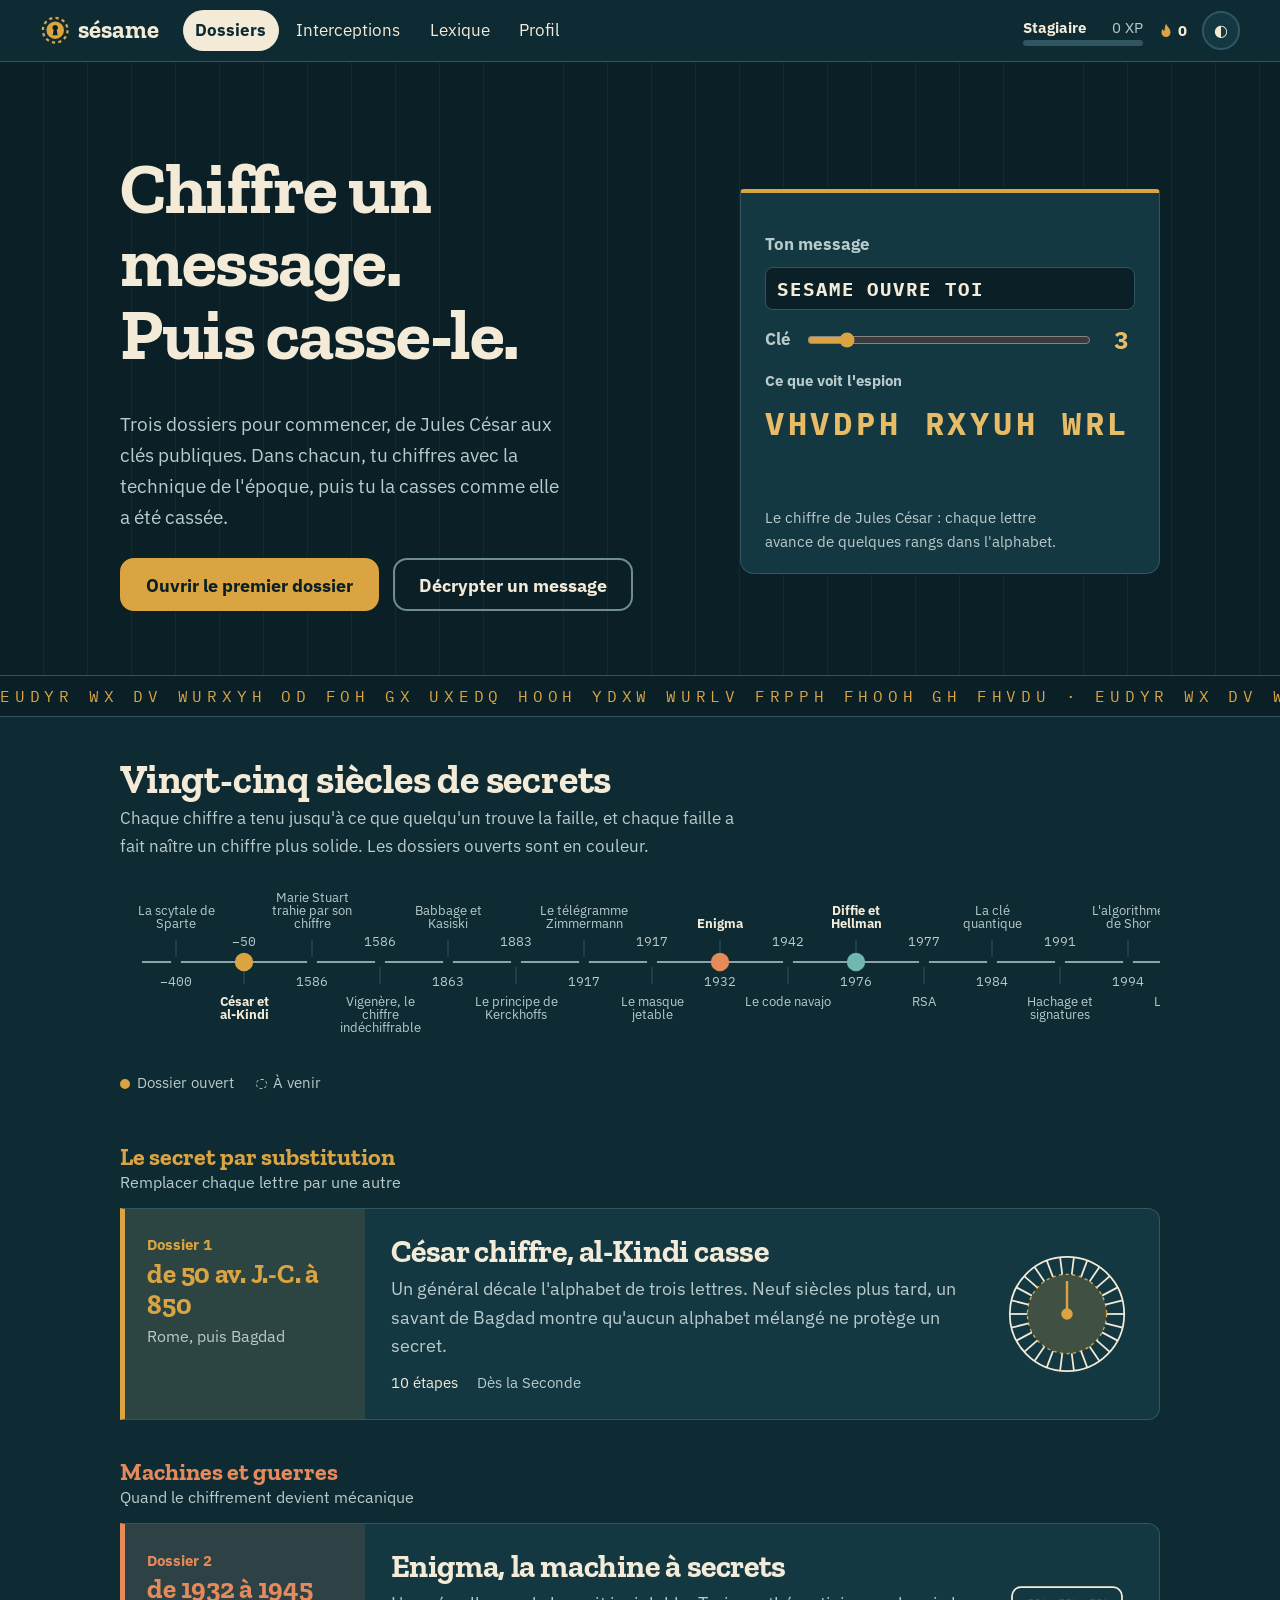
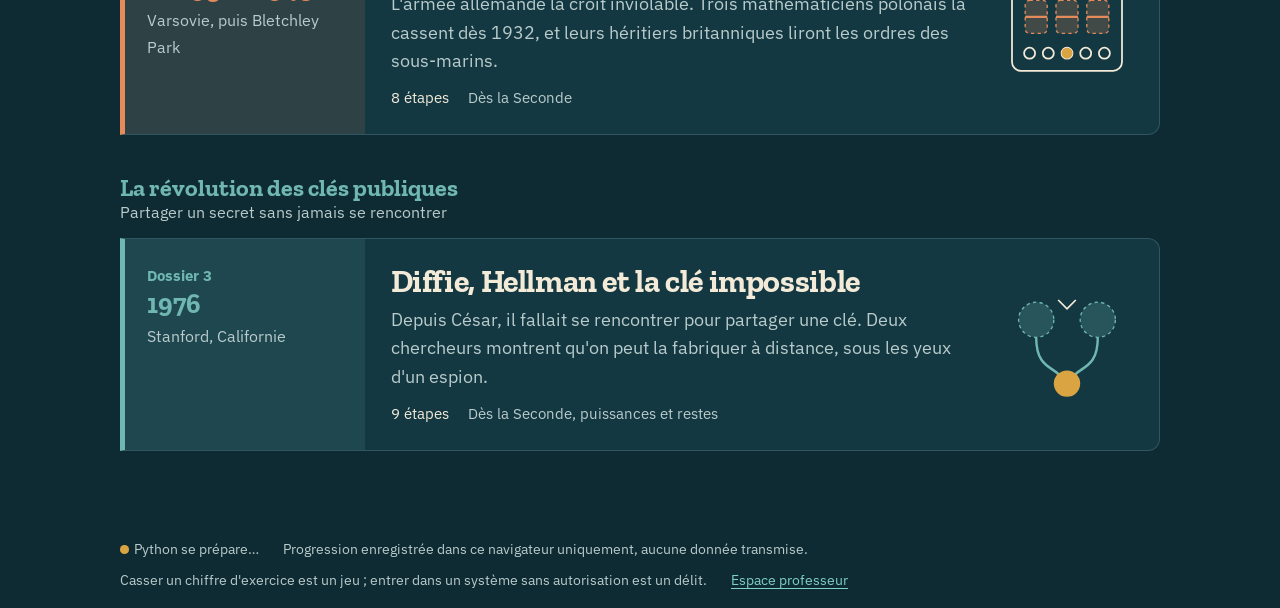
==== index.html @ 22a30a2b "Sésame : pilote (César et al-Kindi, Enigma, Diffie-Hellman) Co-Authored-By: Claude Fable 5.2 <norepl" ====
<!DOCTYPE html>
<html lang="fr">
<head>
<meta charset="utf-8">
<meta name="viewport" content="width=device-width, initial-scale=1">
<title>Sésame, la cryptologie de César au quantique</title>
<meta name="description" content="La cryptologie pour le lycée : à chaque dossier, on chiffre avec la technique de l'époque, puis on la casse comme elle a été cassée. Dans le navigateur, sans compte.">
<link rel="icon" href="data:image/svg+xml,%3Csvg xmlns='http://www.w3.org/2000/svg' viewBox='0 0 32 32'%3E%3Crect width='32' height='32' rx='7' fill='%230E2A33'/%3E%3Ccircle cx='16' cy='16' r='10' fill='%23D9A441'/%3E%3Cpath d='M16 9.6a3.2 3.2 0 0 1 1.7 5.9l1.1 6h-5.6l1.1-6a3.2 3.2 0 0 1 1.7-5.9z' fill='%230E2A33'/%3E%3C/svg%3E">
<link rel="stylesheet" href="css/style.css">
</head>
<body>
<header class="entete">
  <a class="logo" href="#/" aria-label="Sésame, retour aux dossiers">
    <svg viewBox="0 0 32 32" aria-hidden="true"><circle cx="16" cy="16" r="13" fill="none" stroke="var(--soleil)" stroke-width="2.4" stroke-dasharray="3.4 3.4"/><circle cx="16" cy="16" r="9.2" fill="var(--soleil)"/><path d="M16 10.4a3 3 0 0 1 1.6 5.5l1 5.3h-5.2l1-5.3a3 3 0 0 1 1.6-5.5z" fill="var(--nuit)"/></svg>
    sésame
  </a>
  <nav class="principal" aria-label="Navigation principale">
    <a href="#/" data-onglet="">Dossiers</a>
    <a href="#/problemes" data-onglet="problemes">Interceptions</a>
    <a href="#/lexique" data-onglet="lexique">Lexique</a>
    <a href="#/profil" data-onglet="profil">Profil</a>
  </nav>
  <div class="stats">
    <a class="stat-niveau" href="#/profil" aria-label="Voir mon profil">
      <span id="stat-niveau"></span><span id="stat-xp"></span>
      <span class="jauge"><i id="jauge-xp"></i></span>
    </a>
    <span class="serie" title="Jours d'affilée">
      <svg viewBox="0 0 24 24" aria-hidden="true"><path d="M12 2c1 4 6 6 6 12a6 6 0 0 1-12 0c0-2 1-4 2-5 0 2 1 3 2 3 0-4 1-7 2-10z"/></svg>
      <span id="stat-serie">0</span><span class="sr"> jours d'affilée</span>
    </span>
    <button id="btn-theme" aria-label="Thème sombre" aria-pressed="false">◐</button>
  </div>
</header>

<main id="app"></main>

<footer class="pied">
  <span id="etat-python" data-etat="chargement">Python se prépare…</span>
  <span>Progression enregistrée dans ce navigateur uniquement, aucune donnée transmise.</span>
  <span>Casser un chiffre d'exercice est un jeu ; entrer dans un système sans autorisation est un délit.</span>
  <a href="prof.html">Espace professeur</a>
</footer>
<div id="toasts" aria-live="polite"></div>
<noscript><p style="padding:2rem">Ce site a besoin de JavaScript pour exécuter Python dans le navigateur.</p></noscript>

<script src="js/contenu.js"></script>
<script src="js/lexique.js"></script>
<script src="js/moteur.js"></script>
<script src="js/bilan.js"></script>
<script src="js/app.js"></script>
<script src="js/sesame.js"></script>
</body>
</html>
---- css/style.css ----
/* Sésame — feuille de style. Moteur repris de Synapse puis de Périple ; l'identité propre au site est à la fin du fichier.
   Les noms de variables viennent du moteur d'origine : --ecaille = couleur de réussite, --soleil = accent (laiton),
   --corail = erreur, --ciel = liens et focus. --e = teinte de la partie en cours. */
@font-face { font-family: "Zilla Slab"; font-style: normal; font-weight: 500; font-display: swap; src: url(../polices/zilla-slab-latin-500-normal.woff2) format("woff2"); }
@font-face { font-family: "Zilla Slab"; font-style: normal; font-weight: 700; font-display: swap; src: url(../polices/zilla-slab-latin-700-normal.woff2) format("woff2"); }
@font-face { font-family: "IBM Plex Sans"; font-style: normal; font-weight: 400; font-display: swap; src: url(../polices/ibm-plex-sans-latin-400-normal.woff2) format("woff2"); }
@font-face { font-family: "IBM Plex Sans"; font-style: italic; font-weight: 400; font-display: swap; src: url(../polices/ibm-plex-sans-latin-400-italic.woff2) format("woff2"); }
@font-face { font-family: "IBM Plex Sans"; font-style: normal; font-weight: 700; font-display: swap; src: url(../polices/ibm-plex-sans-latin-700-normal.woff2) format("woff2"); }
@font-face { font-family: "IBM Plex Mono"; font-style: normal; font-weight: 400; font-display: swap; src: url(../polices/ibm-plex-mono-latin-400-normal.woff2) format("woff2"); }
@font-face { font-family: "IBM Plex Mono"; font-style: normal; font-weight: 700; font-display: swap; src: url(../polices/ibm-plex-mono-latin-700-normal.woff2) format("woff2"); }
:root {
  --fond: #0B1026; --carte: #141B3D; --encre: #F5F3FF; --encre2: #B8BEE6; --trait: #2A3566;
  --ecaille: #80ED99; --sur-ecaille: #062B14; --ecaille-pale: #123A2A;
  --soleil: #FFD166; --corail: #FF7A9C; --corail-pale: #4A1630; --ciel: #4CC9F0;
  --p1: #4CC9F0; --p2: #FF5CA8; --p3: #B49CFF; --p4: #80ED99;
  --acide: #FFD166; --rose: #F72585; --jaune: #FFD166; --nuit: #0B1026;
  --eau: #10457A; --terre: #232C5E;
  --ed-fond: #070B1C; --ed-texte: #F1EEFF; --ed-num: #7C86BF; --ed-com: #98A1D6; --ed-bord: #2A3566;
  --titre: "CMU Serif", "Latin Modern Roman", "Computer Modern", Georgia, serif;
  --texte: "CMU Serif", "Latin Modern Roman", "Computer Modern", Georgia, serif;
  --ui: "CMU Sans Serif", "Segoe UI", system-ui, sans-serif;
  --mono: "JetBrains Mono", ui-monospace, Consolas, "Courier New", monospace;
}
[data-theme="clair"] {
  --fond: #F7F6FF; --carte: #FFFFFF; --encre: #0B1026; --encre2: #474E7D; --trait: #D7D9F0;
  --ecaille: #0B7A3B; --sur-ecaille: #FFFFFF; --ecaille-pale: #DDF7E4;
  --soleil: #D49400; --corail: #C8103E; --corail-pale: #FFE3EA; --ciel: #0A6A9F;
  --p1: #0A6A9F; --p2: #C2106A; --p3: #6B46E0; --p4: #0B7A3B;
  --eau: #BFE3F7; --terre: #E9E6FF;
  --ed-fond: #0B1026; --ed-bord: transparent;
}
*, *::before, *::after { box-sizing: border-box; }
html { -webkit-text-size-adjust: 100%; }
body { margin: 0; background: var(--fond); color: var(--encre); font: 1.0625rem/1.6 var(--texte); padding-bottom: 5rem; }
h1, h2 { font-family: var(--titre); font-weight: 700; line-height: 1.15; letter-spacing: -0.025em; margin: 0 0 .5em; text-wrap: balance; }
h1 { font-size: clamp(1.6rem, 1.2rem + 1.6vw, 2.25rem); }
h1:focus { outline: none; }
h2 { font-size: 1.5rem; }
p { margin: 0 0 1em; }
a { color: var(--ciel); text-underline-offset: 3px; }
code, pre { font-family: var(--mono); font-size: .9em; }
:focus-visible { outline: 3px solid var(--ciel); outline-offset: 2px; border-radius: 4px; }
.sr { position: absolute; width: 1px; height: 1px; overflow: hidden; clip-path: inset(50%); white-space: nowrap; }
.muet { color: var(--encre2); font-size: .95rem; }
[hidden] { display: none !important; }

/* En-tête */
.entete { position: sticky; top: 0; z-index: 20; display: flex; align-items: center; gap: 1.5rem; padding: .6rem clamp(1rem, 4vw, 2.5rem); background: var(--fond); border-bottom: 2px solid var(--trait); }
.logo { display: flex; align-items: center; gap: .45rem; font: 800 1.35rem/1 var(--titre); letter-spacing: -0.04em; color: var(--encre); text-decoration: none; }
.logo svg { width: 30px; height: 30px; }
nav.principal { display: flex; gap: .25rem; margin-right: auto; }
nav.principal a { padding: .45rem .8rem; border-radius: 999px; color: var(--encre); text-decoration: none; font-weight: 700; }
nav.principal a:hover { background: var(--trait); }
nav.principal a[aria-current] { background: var(--encre); color: var(--fond); }
.stats { display: flex; align-items: center; gap: .9rem; font-weight: 700; font-size: .95rem; }
.stat-niveau { display: grid; grid-template-columns: auto auto; gap: 0 .6rem; align-items: baseline; color: var(--encre); text-decoration: none; }
.stat-niveau .jauge { grid-column: 1 / -1; }
#stat-xp { color: var(--encre2); font-weight: 400; text-align: right; }
.jauge { display: block; height: 6px; min-width: 120px; background: var(--trait); border-radius: 99px; overflow: hidden; }
.jauge i { display: block; height: 100%; background: var(--soleil); border-radius: 99px; transition: width .5s; }
.jauge.grand { height: 12px; }
.serie { display: flex; align-items: center; gap: .2rem; }
.serie svg { width: 18px; height: 18px; fill: var(--soleil); }
#btn-theme { width: 2.4rem; height: 2.4rem; border-radius: 50%; border: 2px solid var(--trait); background: var(--carte); color: var(--encre); cursor: pointer; font-size: 1rem; }

main { max-width: 1120px; margin: 0 auto; padding: clamp(1.2rem, 3vw, 2.5rem) clamp(1rem, 4vw, 2.5rem); }
.pied { max-width: 1120px; margin: 2rem auto 0; padding: 1rem clamp(1rem, 4vw, 2.5rem); color: var(--encre2); font-size: .9rem; display: flex; flex-wrap: wrap; gap: .5rem 1.5rem; }
#etat-python::before { content: ""; display: inline-block; width: .6em; height: .6em; border-radius: 50%; margin-right: .4em; background: var(--soleil); }
#etat-python[data-etat="pret"]::before { background: var(--ecaille); }
#etat-python[data-etat="echec"]::before { background: var(--corail); }

/* Boutons */
.btn { display: inline-flex; align-items: center; justify-content: center; min-height: 2.75rem; padding: .55rem 1.15rem; border: 2px solid var(--ecaille); border-radius: 12px; background: var(--ecaille); color: var(--sur-ecaille); font: 700 1rem var(--texte); text-decoration: none; cursor: pointer; }
.btn:hover { filter: brightness(1.08); }
.btn:active { transform: translateY(1px); }
.btn.gros { font-size: 1.15rem; padding: .8rem 1.5rem; border-radius: 14px; }
.btn.petit { min-height: 2.2rem; padding: .3rem .8rem; }
.btn.secondaire { background: transparent; color: var(--encre); border-color: var(--encre); }
.btn.lien { background: none; border-color: transparent; color: var(--ciel); padding-inline: .4rem; text-decoration: underline; text-underline-offset: 3px; }
.btn.danger { color: var(--corail); }
.actions { display: flex; flex-wrap: wrap; align-items: center; gap: .6rem; margin: .9rem 0; }
.actions.fin { margin-top: 2rem; }

/* Éditeur et console */
.ed { display: flex; border: 1px solid var(--ed-bord); background: var(--ed-fond); border-radius: 14px; overflow: hidden; font: 15px/1.6 var(--mono); }
.ed:focus-within { outline: 3px solid var(--ciel); outline-offset: 2px; }
.ed-num { padding: 14px 10px 14px 14px; text-align: right; color: var(--ed-num); white-space: pre; user-select: none; }
.ed-zone { position: relative; flex: 1; min-width: 0; }
.ed-hl, .ed textarea { margin: 0; padding: 14px 14px 14px 4px; font: inherit; white-space: pre; tab-size: 4; border: 0; letter-spacing: 0; }
.ed-hl { position: absolute; inset: 0; overflow: hidden; color: var(--ed-texte); pointer-events: none; }
.ed textarea { display: block; position: relative; width: 100%; resize: none; background: transparent; color: transparent; caret-color: #fff; outline: none; overflow-x: auto; overflow-y: hidden; }
.ed textarea::selection { background: rgba(122, 162, 255, .35); }
.t-c { color: var(--ed-com); font-style: italic; } .t-s { color: #9CE0A8; } .t-k { color: #FFC857; font-weight: 700; } .t-b { color: #8CC8FF; } .t-n { color: #FFA3B1; }
pre.code { margin: 0 0 1rem; padding: 14px 16px; border: 1px solid var(--ed-bord); background: var(--ed-fond); color: var(--ed-texte); border-radius: 14px; overflow-x: auto; font-size: 15px; line-height: 1.6; }
.cons { min-height: 3.2rem; padding: .8rem 1rem; background: var(--carte); border: 2px solid var(--trait); border-radius: 14px; }
.cons pre { margin: 0; white-space: pre-wrap; word-break: break-word; font-size: 15px; line-height: 1.55; }
.cons p { margin: 0; }
.charge::after { content: ""; display: inline-block; width: .9em; height: .9em; margin-left: .5em; vertical-align: -.1em; border: 2px solid var(--trait); border-top-color: var(--ecaille); border-radius: 50%; animation: tourne .8s linear infinite; }
@keyframes tourne { to { transform: rotate(360deg); } }
.err { margin-top: .6rem; padding: .7rem .9rem; background: var(--corail-pale); border-left: 5px solid var(--corail); border-radius: 8px; }
.err:first-child { margin-top: 0; }
.err strong { color: var(--corail); }
.err p { margin: .2rem 0 .4rem; }
.err code { display: block; color: var(--encre2); white-space: pre-wrap; }
.saisie { display: flex; gap: .5rem; margin-top: .5rem; }
.saisie input, #pseudo, .reponse { font: 15px/1.5 var(--mono); padding: .45rem .7rem; border: 2px solid var(--encre2); border-radius: 10px; background: var(--carte); color: var(--encre); }
.saisie input { flex: 1; min-width: 0; }
.reponse { display: block; width: 100%; max-width: 32rem; margin: .3rem 0; resize: vertical; }
label { font-weight: 700; display: block; margin-top: 1rem; }
label.btn { margin-top: 0; }
#pseudo { display: block; width: 100%; max-width: 20rem; font-family: var(--texte); font-size: 1rem; }

/* Pas à pas */
.pap { display: grid; gap: .7rem; }
.pap-titre { font-weight: 700; margin: 0; }
.pap-cmd { display: flex; flex-wrap: wrap; align-items: center; gap: .5rem; }
.pap-cmd input { flex: 1 1 8rem; min-width: 6rem; accent-color: var(--ecaille); }
.pap-cmd .btn { flex: 0 0 auto; }
.pap-cmd button:disabled { opacity: .4; cursor: default; }
.pap-corps { display: grid; grid-template-columns: repeat(auto-fit, minmax(230px, 1fr)); gap: .8rem; align-items: start; }
.pap-code { border: 1px solid var(--ed-bord); background: var(--ed-fond); color: var(--ed-texte); border-radius: 10px; padding: .5rem 0; font: 14px/1.65 var(--mono); overflow-x: auto; max-height: 24rem; }
.pap-code div { display: flex; white-space: pre; padding-right: .8rem; border-left: 4px solid transparent; min-width: max-content; }
.pap-code code { font: inherit; }
.pap-code .fleche { width: 1.3em; text-align: center; color: var(--soleil); flex: none; }
.pap-code .num { width: 1.8em; margin-right: .9em; text-align: right; color: var(--ed-num); flex: none; }
.pap-code .va { background: rgba(245, 179, 1, .22); border-left-color: var(--soleil); }
.pap-code .vient { background: rgba(255, 255, 255, .08); }
.pap-sous { font-weight: 700; font-size: .9rem; margin: .6rem 0 .2rem; color: var(--encre2); }
.pap-sous:first-child { margin-top: 0; }
.pap-etat table { width: 100%; border-collapse: collapse; font: 14px/1.5 var(--mono); }
.pap-etat th, .pap-etat td { text-align: left; padding: .2rem .5rem; border-bottom: 1px solid var(--trait); font-weight: 400; word-break: break-word; }
.pap-etat th { width: 35%; color: var(--encre2); }
.pap-etat .change td, .pap-etat .change th { background: var(--ecaille-pale); font-weight: 700; color: var(--encre); }
.pap-etat pre { font-size: 14px; }

/* Accueil */
.hero { display: grid; grid-template-columns: minmax(0, 1fr) minmax(0, 1fr); gap: clamp(1.5rem, 4vw, 3.5rem); align-items: center; padding: clamp(.5rem, 3vw, 2.5rem) 0 clamp(2rem, 5vw, 4rem); }
.hero h1 { font-size: clamp(2.1rem, 1.2rem + 4vw, 3.7rem); line-height: 1.04; letter-spacing: -0.04em; font-weight: 800; }
.hero-texte p { font-size: 1.2rem; max-width: 34ch; color: var(--encre2); margin-bottom: 1.6rem; }
.hero-demo .cons { min-height: 6.2rem; }
.parcours { padding: 2rem 0 2.5rem; border-top: 2px solid var(--trait); display: grid; grid-template-columns: 15rem minmax(0, 1fr); gap: 1.5rem 3rem; }
.parcours > header h2 { font-size: 2.2rem; margin-bottom: .2rem; }
.parcours > header p { color: var(--encre2); }
.fin-parcours .btn { justify-self: start; align-self: center; }
.serpent { position: relative; list-style: none; padding: 0; margin: 0; }
.serpent svg { position: absolute; inset: 0; width: 100%; height: 100%; pointer-events: none; overflow: visible; }
.piste, .corps, .ecailles { fill: none; stroke-linecap: round; stroke-linejoin: round; }
.piste { stroke: var(--trait); stroke-width: 16; }
.corps { stroke: var(--ecaille); stroke-width: 30; }
.ecailles { stroke: var(--soleil); stroke-width: 7; stroke-dasharray: .1 20; }
.rang { position: relative; display: flex; align-items: center; gap: 1.4rem; min-height: 92px; margin-left: calc(var(--k) * var(--pas)); }
.noeud { position: relative; z-index: 1; flex: none; display: grid; place-items: center; width: 60px; height: 60px; margin: 8px; border-radius: 50%; background: var(--carte); border: 4px solid var(--trait); color: var(--encre2); font: 800 1.35rem var(--titre); text-decoration: none; }
.noeud:hover { border-color: var(--ecaille); }
.noeud.fait { background: var(--ecaille); border-color: var(--ecaille); color: var(--sur-ecaille); }
.noeud.tete { width: 76px; height: 76px; margin: 0; background: var(--ecaille); border-color: var(--ecaille); }
.noeud.tete::after { content: ""; position: absolute; left: 50%; bottom: -15px; width: 6px; height: 16px; margin-left: -3px; background: var(--corail); border-radius: 0 0 3px 3px; z-index: -1; }
.yeux { display: flex; gap: 10px; margin-top: 6px; }
.yeux i { width: 18px; height: 18px; border-radius: 50%; background: #fff; display: grid; place-items: center; }
.yeux i::after { content: ""; width: 8px; height: 8px; border-radius: 50%; background: #14213D; transform: translateY(2px); }
.rang-texte { display: flex; flex-direction: column; line-height: 1.35; }
.rang-texte a { color: var(--encre); text-decoration: none; font: 800 1.25rem var(--titre); }
.rang-texte a:hover { text-decoration: underline; }
.rang-texte > span { color: var(--encre2); font-size: .95rem; }
.etoiles { color: var(--soleil); letter-spacing: .05em; }
.etoiles .vide, .difficulte .vide { color: var(--trait); }

/* Chapitre */
.fil { display: flex; flex-wrap: wrap; align-items: center; gap: .5rem 1.2rem; margin-bottom: 1.6rem; }
.retour { font-weight: 700; }
.retour::before { content: "‹ "; }
.fil-titre { color: var(--encre2); }
.fil-titre strong { color: var(--encre); }
.pas { display: flex; flex-wrap: wrap; gap: 6px; list-style: none; margin: 0 0 0 auto; padding: 0; }
.pas a { display: block; width: 22px; height: 22px; border-radius: 50%; border: 3px solid var(--trait); background: var(--carte); }
.pas a.lecon { border-radius: 7px; }
.pas a.fait { background: var(--ecaille); border-color: var(--ecaille); }
.pas a[aria-current] { box-shadow: 0 0 0 3px var(--fond), 0 0 0 6px var(--encre); }
.etape { max-width: 46rem; }
.etape-code { max-width: none; }
.prose { max-width: 66ch; }
.prose ul { padding-left: 1.2rem; }
.prose li { margin-bottom: .3em; }
.prose code, .resultats code, .indice code { background: var(--ecaille-pale); padding: .08em .35em; border-radius: 5px; }
.prose pre { background: var(--carte); border: 2px solid var(--trait); border-radius: 10px; padding: .6rem .9rem; overflow-x: auto; }
.essai { margin-top: 1.5rem; }
.essai-titre { font: 800 1.1rem var(--titre); margin-bottom: .5rem; }
.etape-nav { display: flex; justify-content: space-between; gap: 1rem; margin-top: 3rem; padding-top: 1rem; border-top: 2px solid var(--trait); font-size: .95rem; }
.choix { display: grid; gap: .6rem; max-width: 34rem; }
.choix button { text-align: left; padding: .8rem 1rem; border: 2px solid var(--encre2); border-radius: 12px; background: var(--carte); color: var(--encre); font: 1.05rem var(--texte); cursor: pointer; }
.choix button:hover:not(:disabled) { border-color: var(--ecaille); background: var(--ecaille-pale); }
.choix button.bon { border-color: var(--ecaille); background: var(--ecaille-pale); font-weight: 700; opacity: 1; }
.choix button.faux { border-color: var(--corail); background: var(--corail-pale); text-decoration: line-through; }
.choix button:disabled { cursor: default; }
.choix button:disabled:not(.bon):not(.faux) { opacity: .55; }
.retour-qcm { min-height: 1.6em; margin-top: .8rem; color: var(--corail); font-weight: 700; }
.lignes { list-style: none; padding: 0; margin: 0 0 1rem; display: grid; gap: 6px; }
.lignes li { display: flex; align-items: stretch; gap: 6px; }
.lignes pre.code { flex: 1; margin: 0; padding: 10px 14px; border-radius: 10px; }
.fleches { display: flex; gap: 4px; }
.fleches button { width: 2.75rem; border: 2px solid var(--encre2); border-radius: 10px; background: var(--carte); color: var(--encre); font-size: 1.1rem; cursor: pointer; }
.fleches button:disabled { opacity: .3; cursor: default; }
.duo { display: grid; grid-template-columns: minmax(0, 5fr) minmax(0, 7fr); gap: 2rem 2.5rem; align-items: start; }
.difficulte { color: var(--ecaille); font-size: .9rem; }
.cons:empty { display: none; }
.indice { margin-top: 1rem; padding: .7rem .9rem; background: var(--carte); border-left: 5px solid var(--soleil); border-radius: 8px; }
.indice pre.code { margin: .6rem 0 0; }
.indice.refaire { border-left-color: var(--ecaille); }
.indice.refaire .btn { min-height: 0; padding: 0 .2rem; }
.atelier .actions { margin: .7rem 0; }
.tests { margin-top: .8rem; }
.echec-titre { font-weight: 700; }
.resultats { list-style: none; padding: 0; margin: 0; display: grid; gap: .5rem; }
.resultats li { display: flex; gap: .6rem; }
.resultats li > div { min-width: 0; flex: 1; }
.marque { flex: none; width: 1.6rem; height: 1.6rem; display: grid; place-items: center; border-radius: 50%; font-weight: 700; color: #fff; background: var(--corail); }
.resultats .ok .marque { background: var(--ecaille); color: var(--sur-ecaille); }
.compare { display: grid; grid-template-columns: 1fr 1fr; gap: .6rem; margin-top: .4rem; }
.compare span { font-size: .85rem; color: var(--encre2); font-weight: 700; }
.compare pre { margin: 0; padding: .5rem .7rem; background: var(--carte); border: 2px solid var(--trait); border-radius: 8px; overflow-x: auto; max-height: 14rem; }
.succes { display: flex; flex-wrap: wrap; align-items: center; justify-content: space-between; gap: 1rem; margin-top: 1.2rem; padding: 1rem 1.2rem; background: var(--ecaille-pale); border: 2px solid var(--ecaille); border-radius: 14px; animation: pose .35s cubic-bezier(.2, 1.4, .4, 1); }
.succes strong { font: 800 1.3rem var(--titre); margin-right: .8rem; }
.succes .gain { font-weight: 700; color: var(--ecaille); }
.succes p { margin: .4rem 0 0; max-width: 60ch; }
@keyframes pose { from { transform: scale(.96); opacity: 0; } }

/* Bilan, défis, profil */
.bilan-etoiles { font: 800 3rem/1 var(--titre); margin: .5rem 0 1rem; }
.recap { list-style: none; padding: 0; margin: 1.5rem 0 0; max-width: 34rem; }
.recap li { display: flex; justify-content: space-between; gap: 1rem; padding: .5rem 0; border-bottom: 1px solid var(--trait); }
.page { max-width: 52rem; }
.page.problemes { max-width: none; }
.page h2 { margin-top: 2.5rem; }
.defis { list-style: none; padding: 0; margin: 1.5rem 0 0; }
.defis a { display: flex; flex-wrap: wrap; align-items: baseline; gap: .4rem 1rem; padding: 1rem .2rem; border-bottom: 2px solid var(--trait); color: var(--encre); text-decoration: none; }
.defis a:hover strong { text-decoration: underline; }
.defis strong { font: 800 1.3rem var(--titre); }
.defis .muet { margin-left: auto; }
.pastille { padding: .1rem .6rem; border-radius: 99px; background: var(--soleil); color: #14213D; font-size: .85rem; font-weight: 700; }
.profil-haut { display: grid; grid-template-columns: minmax(0, 3fr) minmax(0, 2fr); gap: 2rem; align-items: start; }
.mue-nom { font: 800 clamp(1.8rem, 5vw, 2.8rem)/1.05 var(--titre); letter-spacing: -0.03em; margin-bottom: .3rem; color: var(--ecaille); }
.mues { display: flex; flex-wrap: wrap; gap: .3rem .5rem; list-style: none; padding: 0; margin: 1rem 0 0; font-size: .9rem; color: var(--encre2); }
.mues li::after { content: " ›"; }
.mues li:last-child::after { content: ""; }
.mues li.fait { color: var(--encre); font-weight: 700; }
.chiffres { margin: 0; display: grid; gap: .8rem; }
.chiffres div { display: flex; justify-content: space-between; align-items: baseline; gap: 1rem; border-bottom: 1px solid var(--trait); padding-bottom: .4rem; }
.chiffres dd { margin: 0; font: 800 1.5rem var(--titre); }
.badges { list-style: none; padding: 0; margin: 0; display: grid; grid-template-columns: repeat(auto-fill, minmax(15rem, 1fr)); gap: 1rem 1.5rem; }
.badges li { display: flex; gap: .8rem; align-items: center; color: var(--encre2); }
.badges li div { display: flex; flex-direction: column; line-height: 1.3; font-size: .92rem; }
.badges li.obtenu strong { color: var(--encre); }
.ecusson { flex: none; width: 44px; height: 50px; background: var(--trait); clip-path: polygon(50% 0, 100% 25%, 100% 75%, 50% 100%, 0 75%, 0 25%); }
.obtenu .ecusson { background: radial-gradient(circle at 50% 38%, var(--soleil) 0 9px, transparent 10px), var(--ecaille); }

/* Tableau de classe */
.reponse.large { max-width: none; font-size: 13px; word-break: break-all; }
.prof main { max-width: 1280px; }
.prof h2 { margin-top: 2.2rem; }
label.en-ligne { margin: 0; }
select { font: 1rem var(--texte); padding: .5rem .7rem; border: 2px solid var(--encre2); border-radius: 10px; background: var(--carte); color: var(--encre); max-width: 100%; }
.defile { overflow-x: auto; border: 2px solid var(--trait); border-radius: 12px; background: var(--carte); }
table.classe, table.etapes { border-collapse: collapse; width: 100%; font-size: .95rem; }
.classe th, .classe td, .etapes th, .etapes td { padding: .45rem .6rem; border-bottom: 1px solid var(--trait); text-align: center; white-space: nowrap; vertical-align: top; }
.classe tbody th, .classe tfoot th, .classe thead th:first-child { position: sticky; left: 0; z-index: 1; background: var(--carte); text-align: left; }
.classe thead th { vertical-align: bottom; background: var(--carte); }
.classe thead button { font: 700 .92rem var(--texte); color: var(--encre); background: none; border: 0; padding: .2rem; cursor: pointer; white-space: nowrap; }
.classe thead button:hover { text-decoration: underline; }
.classe .sous { display: block; font-size: .78rem; font-weight: 400; color: var(--encre2); max-width: 8.5rem; overflow: hidden; text-overflow: ellipsis; margin: 0 auto; }
.classe td.plein { background: var(--ecaille); color: var(--sur-ecaille); font-weight: 700; }
.classe td.plein .sous { color: inherit; }
.classe td.partiel { background: var(--ecaille-pale); }
.classe td.vide { color: var(--encre2); }
.classe tfoot td, .classe tfoot th { font-weight: 700; border-bottom: 0; }
#detail { overflow-x: auto; }
.etapes { max-width: 52rem; }
.etapes th, .etapes td { text-align: left; white-space: normal; }
.etapes td:nth-child(3) { white-space: nowrap; }
.barre { display: inline-block; width: 6rem; height: .7rem; margin-right: .4rem; background: var(--trait); border-radius: 99px; overflow: hidden; vertical-align: middle; }
.barre i { display: block; height: 100%; background: var(--ecaille); }

/* ---------- Synapse : carte, parties, nouvelles étapes ---------- */
.hero-reseau { text-align: center; }
svg.reseau { width: 100%; max-width: 440px; height: auto; }
.reseau line { stroke: var(--trait); stroke-width: 1.4; }
.reseau line.allume { stroke: var(--soleil); stroke-width: 2.6; }
.reseau circle { fill: var(--carte); stroke-width: 3.5; }
.reseau circle.p1 { stroke: var(--p1); } .reseau circle.p2 { stroke: var(--p2); } .reseau circle.p3 { stroke: var(--p3); } .reseau circle.p4 { stroke: var(--p4); }
.reseau circle.fait.p1 { fill: var(--p1); } .reseau circle.fait.p2 { fill: var(--p2); } .reseau circle.fait.p3 { fill: var(--p3); } .reseau circle.fait.p4 { fill: var(--p4); }
.reseau circle.encours { stroke-width: 6; }
.reseau circle.avenir { stroke-dasharray: 4 5; stroke-width: 2; }
.reseau text { font: 800 15px var(--titre); fill: var(--encre); text-anchor: middle; pointer-events: none; }
.reseau text.fait { fill: var(--carte); }
.reseau text.avenir { fill: var(--encre2); }
.reseau a:hover circle, .reseau a:focus-visible circle { stroke-width: 7; }
.reseau a:focus-visible { outline: none; }
.partie { --pc: var(--p1); padding: 2rem 0 2.2rem; border-top: 2px solid var(--trait); display: grid; grid-template-columns: 17rem minmax(0, 1fr); gap: 1rem 3rem; }
.partie.p2 { --pc: var(--p2); } .partie.p3 { --pc: var(--p3); } .partie.p4 { --pc: var(--p4); }
.partie-num { margin: 0 0 .2rem; font-weight: 700; color: var(--pc); }
.partie > header h2 { font-size: 1.7rem; margin-bottom: .4rem; }
.partie > header p:last-child { color: var(--encre2); }
.chapitres { list-style: none; margin: 0; padding: 0; display: grid; gap: .3rem; }
.chapitres li > a, .chapitres li > div { display: flex; align-items: center; gap: 1rem; padding: .7rem .6rem; border-radius: 14px; color: var(--encre); text-decoration: none; }
.chapitres li > a:hover { background: var(--carte); }
.chapitres .num { flex: none; display: grid; place-items: center; width: 46px; height: 46px; border-radius: 50%; border: 3.5px solid var(--pc); font: 800 1.1rem var(--titre); background: var(--carte); }
.chapitres .fait .num { background: var(--pc); color: var(--carte); }
.chapitres .avenir { color: var(--encre2); }
.chapitres .avenir .num { border-style: dashed; border-width: 2px; }
.chapitres .txt { display: flex; flex-direction: column; line-height: 1.35; min-width: 0; }
.chapitres .txt strong { font: 700 1.12rem/1.3 var(--titre); letter-spacing: -0.01em; }
.chapitres .txt > span { color: var(--encre2); font-size: .95rem; }
.question { font-size: 1.1rem; }
.etape-lecon.synthese { border: 2px solid var(--soleil); border-radius: 18px; padding: 1.4rem clamp(1rem, 3vw, 2rem); background: var(--carte); }
aside.savoir, aside.retenir { margin: 1.2rem 0; padding: .8rem 1rem; border-radius: 10px; border-left: 5px solid var(--soleil); background: var(--carte); }
aside.retenir { border-left-color: var(--ecaille); background: var(--ecaille-pale); }
.formule { font: 1.15rem var(--mono); text-align: center; padding: .6rem; overflow-x: auto; }
.je-sais { list-style: none; padding: 0; display: grid; grid-template-columns: repeat(auto-fit, minmax(15rem, 1fr)); gap: .3rem 1.5rem; }
.je-sais li::before { content: "☐ "; color: var(--soleil); font-size: 1.1em; }
table.donnees { border-collapse: collapse; margin: 0 0 1.2rem; font-size: .95rem; background: var(--carte); display: block; max-width: 100%; overflow-x: auto; width: max-content; }
.donnees th, .donnees td { border: 1px solid var(--trait); padding: .35rem .7rem; text-align: center; }
.donnees thead th { background: var(--encre); color: var(--fond); font-weight: 700; }
.donnees.large { width: auto; display: table; } .donnees.large td, .donnees.large tbody th { text-align: left; vertical-align: top; }
.deux-textes { display: grid; grid-template-columns: repeat(auto-fit, minmax(11rem, 1fr)); gap: 1rem; margin: 0 0 1.4rem; max-width: 34rem; }
.deux-textes figure { margin: 0; background: var(--carte); border: 2px solid var(--trait); border-radius: 14px; overflow: hidden; }
.deux-textes figcaption { background: var(--encre); color: var(--fond); font-weight: 700; padding: .3rem .9rem; }
.deux-textes p { margin: 0; padding: .9rem; font-style: italic; text-align: center; line-height: 1.7; }
.schema { margin: 1rem 0 1.2rem; }
.schema-titre { font-weight: 700; margin: .9rem 0 .4rem; }
.schema-ligne { display: flex; flex-wrap: wrap; align-items: center; gap: .4rem; }
.schema-ligne span, .schema-ligne b { padding: .45rem .7rem; border-radius: 10px; border: 2px solid var(--trait); background: var(--carte); font-size: .95rem; }
.schema-ligne b { border-color: var(--encre); background: var(--encre); color: var(--fond); }
.schema-ligne i { font-style: normal; font-weight: 700; color: var(--soleil); }
.frise { list-style: none; margin: 1rem 0 1.4rem; padding: 0 0 0 1.2rem; border-left: 4px solid var(--p1); }
.frise li { position: relative; padding: .25rem 0 .25rem .4rem; }
.frise li::before { content: ""; position: absolute; left: calc(-1.2rem - 9px); top: .75rem; width: 14px; height: 14px; border-radius: 50%; background: var(--soleil); }
.frise b { display: inline-block; min-width: 6.2rem; font-family: var(--titre); color: var(--p1); }
.frise .hiver { color: var(--encre2); font-style: italic; } .frise .hiver::before { background: var(--encre2); }
.phases { list-style: none; padding: 0; margin: 1rem 0; display: grid; grid-template-columns: repeat(auto-fit, minmax(11rem, 1fr)); gap: .6rem; counter-reset: ph; }
.phases li { counter-increment: ph; padding: .7rem .9rem; border-radius: 12px; background: var(--carte); border: 2px solid var(--trait); font-size: .95rem; }
.phases li strong { display: block; font-family: var(--titre); }
.phases li strong::before { content: counter(ph) ". "; color: var(--soleil); }
.lignes.phrases li p { flex: 1; margin: 0; padding: .6rem .9rem; border-radius: 10px; background: var(--carte); border: 2px solid var(--trait); }
.tri { list-style: none; padding: 0; margin: 0 0 1rem; display: grid; gap: .7rem; max-width: 46rem; }
.tri li { padding: .8rem 1rem; border-radius: 14px; background: var(--carte); border: 2px solid var(--trait); }
.tri li.juste { border-color: var(--ecaille); }
.tri li.faux { border-color: var(--corail); }
.tri-txt { margin: 0 0 .6rem; }
.tri-choix { display: flex; flex-wrap: wrap; gap: .4rem; }
.tri-choix button { flex: 1 1 auto; min-height: 2.6rem; padding: .4rem .8rem; border: 2px solid var(--encre2); border-radius: 10px; background: transparent; color: var(--encre); font: 1rem var(--texte); cursor: pointer; }
.tri-choix button[aria-pressed="true"] { background: var(--encre); border-color: var(--encre); color: var(--fond); font-weight: 700; }
.tri-choix button:disabled { cursor: default; }
.tri-choix button:disabled:not([aria-pressed="true"]) { opacity: .4; }
.tri .juste .tri-choix button[aria-pressed="true"] { background: var(--ecaille); border-color: var(--ecaille); color: var(--sur-ecaille); }
.tri-expl { margin: .6rem 0 0; font-size: .95rem; color: var(--encre2); }
.tri .faux .tri-expl { color: var(--corail); font-weight: 700; }
.quiz-n { margin: 1.4rem 0 .2rem; font-weight: 700; color: var(--encre2); font-size: .95rem; }
.quiz-txt { font: 700 1.2rem/1.35 var(--titre); letter-spacing: -0.01em; max-width: 40rem; }
.quiz-expl { display: flex; flex-wrap: wrap; align-items: center; justify-content: space-between; gap: .8rem 1rem; margin-top: 1rem; padding: .9rem 1.1rem; border-radius: 14px; background: var(--ecaille-pale); border: 2px solid var(--ecaille); }
.quiz-expl p { margin: 0; max-width: 56ch; flex: 1 1 16rem; }
.knn { display: grid; grid-template-columns: minmax(0, 360px) minmax(0, 1fr); gap: 1rem 1.6rem; align-items: start; padding: 1rem; border-radius: 16px; background: var(--carte); border: 2px solid var(--trait); max-width: 52rem; }
.knn svg { width: 100%; height: auto; touch-action: none; cursor: crosshair; user-select: none; }
.knn .grille { stroke: var(--trait); stroke-width: 1; } .knn .axe { stroke: var(--encre); stroke-width: 1.6; }
.knn .gradu { font: 11px var(--texte); fill: var(--encre2); }
.knn .saut { fill: var(--soleil); } .knn .saut.atyp { stroke: var(--encre); stroke-width: 2.5; }
.knn .criq { fill: var(--p1); }
.knn .lien { stroke: var(--encre); stroke-width: 1.6; stroke-dasharray: 5 4; }
.knn .inconnu { fill: #E8A20C; stroke: var(--encre); stroke-width: 1.5; } .knn .prise { fill: transparent; }
.knn-cmd { display: grid; gap: .7rem; }
.knn-legende { margin: 0; display: flex; flex-wrap: wrap; gap: .3rem 1.1rem; font-size: .95rem; }
.knn-legende span::before { content: ""; display: inline-block; width: .8em; height: .8em; margin-right: .4em; vertical-align: -.05em; }
.l-saut::before { background: var(--soleil); border-radius: 50%; } .l-criq::before { background: var(--p1); } .l-inc::before { background: #E8A20C; clip-path: polygon(50% 0, 61% 35%, 98% 35%, 68% 57%, 79% 91%, 50% 70%, 21% 91%, 32% 57%, 2% 35%, 39% 35%); width: 1em !important; height: 1em !important; }
.knn-ligne { display: flex; flex-wrap: wrap; align-items: center; gap: .4rem .5rem; }
.knn-ligne label { margin: 0; font-weight: 400; font-size: .95rem; }
.knn-ligne input { width: 4.6rem; font: 1rem var(--mono); padding: .35rem .4rem; border: 2px solid var(--encre2); border-radius: 8px; background: var(--carte); color: var(--encre); }
.knn-ligne button { min-height: 2.5rem; min-width: 2.7rem; padding: .3rem .7rem; border: 2px solid var(--encre2); border-radius: 10px; background: transparent; color: var(--encre); font: 700 .95rem var(--texte); cursor: pointer; }
.knn-ligne button[aria-pressed="true"] { background: var(--encre); border-color: var(--encre); color: var(--fond); }
.knn-coche { display: flex; gap: .5rem; align-items: flex-start; margin: 0; font-weight: 400; font-size: .95rem; }
.knn-coche input { width: 1.2rem; height: 1.2rem; margin-top: .2rem; accent-color: var(--ecaille); flex: none; }
.knn-res { margin: 0; padding: .6rem .8rem; border-radius: 10px; background: var(--fond); font-size: .97rem; }
.knn .frontiere { stroke: var(--ecaille); stroke-width: 3; }
.pc-journal { list-style: none; margin: 0; padding: .6rem .8rem; border-radius: 10px; background: var(--fond); font: .9rem/1.6 var(--mono); }
.pixels { display: grid; grid-template-columns: minmax(0, 330px) minmax(0, 1fr); gap: 1rem 1.6rem; align-items: start; padding: 1rem; border-radius: 16px; background: var(--carte); border: 2px solid var(--trait); max-width: 46rem; }
.pixels-grille { display: grid; grid-template-columns: repeat(10, 1fr); gap: 2px; }
.pixels-grille button { aspect-ratio: 1; padding: 0; border: 1px solid var(--trait); border-radius: 3px; background: var(--fond); color: var(--encre2); font: 700 .8rem var(--mono); cursor: pointer; }
.pixels-grille button[aria-pressed="true"] { background: var(--encre); color: var(--fond); border-color: var(--encre); }
.pixels-res { margin: 0 0 .6rem; }
.neurone { display: grid; grid-template-columns: minmax(0, 1fr) auto; gap: 1rem 2rem; align-items: start; padding: 1rem; border-radius: 16px; background: var(--carte); border: 2px solid var(--trait); max-width: 50rem; }
.neu-ligne { display: grid; grid-template-columns: minmax(0, 11rem) minmax(0, 1fr) 3rem; gap: .6rem; align-items: center; margin-bottom: .5rem; }
.neu-ligne label { margin: 0; font-weight: 400; }
.neu-ligne input { width: 100%; accent-color: var(--ecaille); height: 2rem; }
.neu-ligne output { font: 700 1rem var(--mono); text-align: right; }
.neu-regle { margin: .6rem 0 0; font-size: .95rem; color: var(--encre2); }
.neu-table { margin: 0; display: table; width: auto; }
.neu-table th span { display: block; font-weight: 400; font-size: .78rem; }
.neu-table tr.faux td { background: var(--corail-pale); color: var(--corail); }
blockquote.recit { margin: 0 0 1.2rem; padding: .9rem 1.1rem; border-left: 5px solid var(--soleil); border-radius: 10px; background: var(--carte); font-style: italic; max-width: 66ch; }
.gen { padding: 1rem; border-radius: 16px; background: var(--carte); border: 2px solid var(--trait); max-width: 46rem; }
.gen-titre { margin: .8rem 0 .2rem; font-weight: 700; font-size: .9rem; color: var(--encre2); }
.gen-titre:first-child { margin-top: 0; }
.gen-texte { margin: 0; font-family: var(--mono); font-size: .9rem; }
.gen-phrase { margin: 0; min-height: 2.2rem; font: 1.25rem var(--mono); }
.gen-phrase strong { background: var(--ecaille-pale); padding: 0 .3rem; border-radius: 6px; }
.gen-suivants { list-style: none; margin: 0; padding: 0; display: flex; flex-wrap: wrap; gap: .4rem; min-height: 2.2rem; }
.gen-suivants li { padding: .2rem .7rem; border-radius: 99px; border: 2px solid var(--encre2); font-family: var(--mono); font-size: .95rem; }
.gen-histo { margin: 0; padding-left: 1.2rem; font-size: .95rem; }
@media (max-width: 760px) { .donnees.large { display: block; overflow-x: auto; font-size: .9rem; } .donnees.large th, .donnees.large td { padding: .3rem .45rem; } }
@media (max-width: 900px) { .partie, .knn, .pixels, .neurone { grid-template-columns: minmax(0, 1fr); } }

/* Notifications */
#toasts { position: fixed; z-index: 50; right: 1rem; bottom: 5.5rem; display: grid; gap: .5rem; justify-items: end; pointer-events: none; }
.toast { padding: .7rem 1.1rem; border-radius: 12px; background: var(--encre); color: var(--fond); font-weight: 700; animation: pose .3s; max-width: 22rem; }
.toast.niveau, .toast.badge { background: var(--soleil); color: #1E2140; }
.toast.erreur { background: var(--corail); color: #fff; }
.confettis { position: fixed; inset: 0; z-index: 40; pointer-events: none; overflow: hidden; }
.confettis i { position: absolute; top: -20px; width: 10px; height: 16px; border-radius: 3px; animation: chute linear forwards; }
@keyframes chute { to { top: 105%; rotate: 540deg; } }

@media (min-width: 761px) { body { padding-bottom: 0; } #toasts { bottom: 1rem; } }
@media (max-width: 900px) {
  .hero, .duo, .parcours, .profil-haut { grid-template-columns: minmax(0, 1fr); }
  .parcours { gap: 1rem; }
}
@media (max-width: 760px) {
  :root { --pas: 22px; }
  .entete { gap: .8rem; }
  nav.principal { position: fixed; z-index: 30; left: 0; right: 0; bottom: 0; margin: 0; justify-content: space-around; padding: .4rem .3rem calc(.4rem + env(safe-area-inset-bottom)); background: var(--fond); border-top: 2px solid var(--trait); }
  nav.principal a { padding: .5rem .7rem; font-size: .95rem; }
  .stats { margin-left: auto; }
  .jauge { min-width: 84px; }
  .ed, pre.code, .cons pre, .saisie input, .reponse { font-size: 16px; }
  .ed-num { padding-left: 10px; padding-right: 8px; }
  .pas { margin-left: 0; width: 100%; }
  .rang { gap: .9rem; }
  .compare { grid-template-columns: 1fr; }
  .btn { flex: 1 1 auto; }
  .btn.lien { flex: 0 1 auto; }
}
@media (prefers-reduced-motion: reduce) { *, *::before, *::after { animation: none !important; transition: none !important; scroll-behavior: auto !important; } }

/* Espace professeur : plusieurs classes */
.onglets { display: flex; flex-wrap: wrap; gap: .3rem; margin: 2.2rem 0 0; border-bottom: 2px solid var(--trait); }
.onglets:empty { display: none; }
.onglets button { font: 700 1rem var(--texte); color: var(--encre2); background: none; border: 2px solid transparent; border-bottom: 0; border-radius: 10px 10px 0 0; padding: .55rem .9rem; margin-bottom: -2px; cursor: pointer; }
.onglets button:hover { color: var(--encre); }
.onglets button[aria-selected="true"] { color: var(--encre); background: var(--carte); border-color: var(--trait); }
.onglets .nb { font-weight: 400; font-size: .85rem; color: var(--encre2); }
.prof .onglets + #nouvelle { margin-top: .8rem; }
.prof .gestion { display: flex; flex-wrap: wrap; gap: .6rem; align-items: center; margin: .8rem 0; }
.prof #resultats > h2:first-child { margin-top: 1.4rem; }
.prof input.court { max-width: 11rem; margin: 0; font: 1rem var(--texte); padding: .5rem .7rem; border: 2px solid var(--encre2); border-radius: 10px; background: var(--carte); color: var(--encre); }
.prof .manquants { background: var(--corail-pale); border-radius: 10px; padding: .6rem .9rem; }
.prof details { margin: .8rem 0 1.2rem; }
.prof summary { cursor: pointer; font-weight: 700; padding: .3rem 0; }
.prof #lien-txt code { word-break: break-all; }
.classe td.delta { font-weight: 700; }
.classe .ligne-outils { display: flex; gap: .3rem; margin-top: .3rem; }
.classe .mini { font: .8rem var(--texte); padding: .15rem .35rem; border: 1px solid var(--encre2); border-radius: 6px; background: var(--carte); color: var(--encre); cursor: pointer; max-width: 9rem; }
.classe tbody th .btn.lien { padding: 0; font-weight: 700; }

/* Lexique et fiches de révision */
nav.principal a[data-nb]:not([data-nb=""])::after { content: attr(data-nb); display: inline-block; min-width: 1.35em; margin-left: .35em; padding: 0 .3em; border-radius: 999px; background: var(--soleil); color: #fff; font-size: .78rem; line-height: 1.35em; text-align: center; vertical-align: .08em; }
[data-theme="sombre"] nav.principal a[data-nb]::after { color: #1E2140; }
.revision { display: flex; flex-wrap: wrap; align-items: center; justify-content: space-between; gap: .8rem 1.2rem; margin: 1rem 0 1.6rem; padding: 1rem 1.2rem; background: var(--carte); border: 2px solid var(--trait); border-left: 6px solid var(--ecaille); border-radius: 14px; }
.revision p { margin: 0; max-width: 46ch; }
.lex-filtres input[type="search"] { flex: 1 1 14rem; min-width: 0; font: 1rem var(--texte); padding: .5rem .7rem; border: 2px solid var(--encre2); border-radius: 10px; background: var(--carte); color: var(--encre); }
.lex-filtres select { flex: 0 1 18rem; min-width: 0; }
.termes { margin: .6rem 0 0; }
.termes > div { padding: .8rem 0; border-top: 1px solid var(--trait); }
.termes dt { font: 700 1.08rem var(--titre); }
.termes dd { margin: .25rem 0 0; max-width: 68ch; }
.termes dd a { white-space: nowrap; font-size: .9rem; margin-left: .3rem; }
.fiches .jauge.grand { margin: .4rem 0 1.2rem; }
.fiche { min-height: 15rem; display: flex; flex-direction: column; justify-content: center; gap: .4rem; padding: 1.6rem 1.5rem; background: var(--carte); border: 2px solid var(--trait); border-top: 8px solid var(--p1); border-radius: 18px; }
.fiche.retournee { border-top-color: var(--ecaille); }
.fiche p { margin: 0; }
.fiche-consigne { font-size: .9rem; font-weight: 700; color: var(--encre2); }
.fiche-terme { font: 800 clamp(1.5rem, 5vw, 2.1rem)/1.2 var(--titre); }
.fiche-def { font-size: 1.15rem; line-height: 1.5; max-width: 60ch; }
.fiche-verso { margin-top: 1.1rem; padding-top: 1.1rem; border-top: 2px dashed var(--trait); display: flex; flex-direction: column; gap: .4rem; }
.fiche-verso[hidden] { display: none; }
.fiches #fiche-actions .btn { flex: 1 1 11rem; }

/* ============================================================
   PÉRIPLE — identité propre au site
   (première version : voir plus bas la version acidulée, qui prend le dessus) Le vocabulaire graphique est celui
   de la figure de géométrie : traits fins, points nommés, cotes en italique.
   ============================================================ */
h1, h2 { font-family: var(--titre); font-weight: 600; letter-spacing: -0.012em; }
.logo { font: italic 600 1.5rem/1 var(--titre); letter-spacing: -0.01em; }
.entete { border-bottom-width: 1px; }
nav.principal a { font-weight: 400; }
nav.principal a[aria-current] { font-weight: 700; }
.methode { --g: var(--p1); } .paradoxe { --g: var(--p2); } .figure { --g: var(--p3); }

/* Écriture mathématique */
.m { font-family: var(--titre); font-style: italic; font-size: 1.1em; }
.frac { display: inline-flex; flex-direction: column; vertical-align: middle; text-align: center; font-size: .86em; line-height: 1.2; margin: 0 .15em; }
.frac > span:first-child { border-bottom: 1.5px solid currentColor; padding: 0 .3em .05em; }
.frac > span:last-child { padding: .05em .3em 0; }
.formule { font: 1.3rem/1.5 var(--titre); padding-left: 1.4rem; margin: 1.1rem 0; font-variant-numeric: lining-nums; }
.prose sup, .formule sub { line-height: 0; }

/* Accueil */
.hero { grid-template-columns: minmax(0, 1.15fr) minmax(0, .85fr); align-items: center; padding-bottom: clamp(1.5rem, 4vw, 3rem); }
.hero h1 { font-size: clamp(2.3rem, 1.2rem + 4.4vw, 4.2rem); line-height: 1.03; letter-spacing: -0.022em; font-weight: 600; max-width: 13ch; }
.hero-texte p { font-size: 1.2rem; max-width: 40ch; }
.hero-fig { margin: 0; justify-self: center; width: 100%; max-width: 400px; }
.hero-fig figcaption { display: grid; gap: .1rem; margin-top: .2rem; }
.hero-n { color: var(--encre2); font-size: .95rem; }
.hero-enc, .archi-enc { font: 1.75rem/1.25 var(--titre); font-variant-numeric: tabular-nums lining-nums; color: var(--encre2); margin: 0; white-space: nowrap; }
.hero-enc b, .archi-enc b { color: var(--encre); font-weight: 700; }
.hero-enc .m, .archi-enc .m { color: var(--encre); padding: 0 .1em; }
.hero-leg { color: var(--encre2); font-size: .95rem; margin-top: .5rem; max-width: 34ch; }
.fig-archi { width: 100%; height: auto; display: block; }
.fig-archi .cercle { fill: none; stroke: var(--encre); stroke-width: 2; }
.fig-archi .inscrit { fill: none; stroke: var(--p1); stroke-width: 1.5; stroke-linejoin: round; }
.fig-archi .circonscrit { fill: none; stroke: var(--p2); stroke-width: 1.5; stroke-linejoin: round; }
.fig-archi .etau { fill: var(--soleil); opacity: .28; }
.fig-archi .diametre { stroke: var(--encre2); stroke-width: 1; stroke-dasharray: 3 4; }
.fig-archi .centre { fill: var(--encre); }
.fig-archi .cote, .construction .cote { font: italic 15px var(--titre); fill: var(--encre); text-anchor: middle; }

.route { padding: 1.6rem 0 .6rem; border-top: 1px solid var(--trait); }
.route h2 { font-size: 1.9rem; margin-bottom: .2rem; }
.route-intro { color: var(--encre2); margin-bottom: .4rem; }
.chrono-defile { overflow-x: auto; padding-bottom: .4rem; scrollbar-width: thin; }
.chrono { display: block; width: 100%; height: auto; }
.chrono .axe { stroke: var(--encre); stroke-width: 1.4; }
.chrono .pointe { fill: var(--encre); }
.chrono .tige { stroke: var(--trait); stroke-width: 1; }
.chrono .pt { fill: var(--fond); stroke: var(--g); stroke-width: 2.5; }
.chrono .pt.fait { fill: var(--g); }
.chrono .pt.avenir { stroke-width: 1.5; stroke-dasharray: 2.5 2.5; }
.chrono .an { font: 13px var(--titre); fill: var(--encre2); text-anchor: middle; font-variant-numeric: oldstyle-nums; }
.chrono .nom { font: 700 12.5px var(--texte); fill: var(--encre); text-anchor: middle; }
.chrono .nom.avenir { font-weight: 400; fill: var(--encre2); }
.chrono a:hover .pt, .chrono a:focus-visible .pt { stroke-width: 5; }
.chrono a:hover .nom { text-decoration: underline; }
.chrono a:focus-visible { outline: none; }
.chrono-legende { display: flex; flex-wrap: wrap; gap: .3rem 1.4rem; margin: .4rem 0 0; font-size: .92rem; color: var(--encre2); }
.chrono-legende span::before { content: ""; display: inline-block; width: .7em; height: .7em; border-radius: 50%; border: 2.5px solid var(--g, var(--encre2)); margin-right: .45em; vertical-align: -.05em; }
.chrono-legende .avenir::before { border-width: 1.5px; border-style: dashed; }

.escales { list-style: none; margin: 1.6rem 0 0; padding: 0; }
.escales li { border-top: 1px solid var(--trait); }
.escales li:last-child { border-bottom: 1px solid var(--trait); }
.escales a { display: grid; grid-template-columns: minmax(9rem, 14rem) minmax(0, 1fr) 120px; gap: 1rem clamp(1.2rem, 4vw, 3rem); align-items: start; padding: 2rem 0; color: var(--encre); text-decoration: none; }
.escales .quand { display: grid; gap: .2rem; }
.escales .date { font: 600 clamp(1.5rem, 1rem + 1.6vw, 2.15rem)/1.1 var(--titre); font-variant-numeric: oldstyle-nums; letter-spacing: -0.01em; }
.escales .lieu { color: var(--encre2); font-size: .95rem; }
.escales .quoi { display: grid; gap: .35rem; }
.escales .genre { color: var(--g); font-weight: 700; font-size: .95rem; }
.escales .genre::before { content: ""; display: inline-block; width: .62em; height: .62em; border-radius: 50%; background: var(--g); margin-right: .5em; }
.escales strong { font: 600 clamp(1.4rem, 1.1rem + 1vw, 1.8rem)/1.15 var(--titre); letter-spacing: -0.012em; text-wrap: balance; }
.escales .accroche { color: var(--encre2); max-width: 54ch; }
.escales .etat { display: flex; flex-wrap: wrap; gap: .2rem 1.2rem; font-size: .92rem; margin-top: .3rem; }
.escales .niveau { color: var(--encre2); }
.escales a:hover strong { text-decoration: underline; text-decoration-thickness: 2px; text-underline-offset: 5px; text-decoration-color: var(--g); }
.escales .vignette svg { width: 120px; height: 120px; display: block; }
.vignette .v0 { fill: none; stroke: var(--encre); stroke-width: 1.5; }
.vignette .v1 { fill: none; stroke: var(--g); stroke-width: 1.8; stroke-linejoin: round; }
.vignette .v2 { fill: color-mix(in srgb, var(--g) 14%, transparent); stroke: var(--g); stroke-width: 1.2; stroke-dasharray: 3 3; }
.vignette .vn { fill: var(--fond); stroke: var(--g); stroke-width: 2.4; }
.vignette .vp { fill: var(--encre); }
.escales li.fait .vn { fill: var(--g); }

/* Escale : fil, asides, figures */
.fil-date { font: italic 1.05rem var(--titre); color: var(--g, var(--encre2)); margin-right: .5rem; font-variant-numeric: oldstyle-nums; }
aside.contexte, aside.legende { margin: 1.2rem 0; padding: .8rem 1rem; border-radius: 10px; border-left: 5px solid var(--p3); background: var(--carte); }
aside.legende { border-left-color: var(--p2); }
aside.contexte strong:first-child, aside.legende strong:first-child, aside.retenir strong:first-child { font-family: var(--titre); font-size: 1.08em; }
figure.figure { margin: 1.5rem 0; max-width: 40rem; }
figure.figure svg { width: 100%; height: auto; display: block; }
figure.figure figcaption { color: var(--encre2); font-size: .95rem; margin-top: .5rem; max-width: 60ch; }
.construction .cercle { fill: none; stroke: var(--encre); stroke-width: 2; }
.construction .inscrit { fill: color-mix(in srgb, var(--p1) 9%, transparent); stroke: var(--p1); stroke-width: 1.8; stroke-linejoin: round; }
.construction .circonscrit { fill: none; stroke: var(--p2); stroke-width: 1.8; }
.construction .rayon { stroke: var(--encre2); stroke-width: 1; stroke-dasharray: 3 4; fill: none; }
.plan-mini .terre { fill: var(--terre); } .plan-mini .eau { fill: var(--eau); }
.plan-mini .pont path { stroke: var(--encre); stroke-width: 6; fill: none; }
.plan-mini text, .graphe text { font: 600 16px var(--titre); fill: var(--encre); text-anchor: middle; }
.fleche { stroke: var(--encre2); stroke-width: 1.6; fill: none; stroke-linecap: round; stroke-linejoin: round; }
.graphe path { stroke: var(--encre); stroke-width: 1.8; fill: none; stroke-linejoin: round; }
.graphe circle { fill: var(--fond); stroke: var(--p3); stroke-width: 2.6; }
.graphe g text { font: 400 13px var(--texte); fill: var(--encre2); }

/* Pari */
.choix.pari button.mise { border-color: var(--soleil); background: color-mix(in srgb, var(--soleil) 16%, var(--carte)); font-weight: 700; opacity: 1; }
.pari-note { margin-top: 1.2rem; }

/* Manipulation : Archimède */
.widget { margin: 1.2rem 0; }
.archi { display: grid; grid-template-columns: minmax(0, 250px) minmax(0, 1fr); gap: 1rem 2rem; align-items: start; padding: 1.2rem; border-radius: 14px; background: var(--carte); border: 1.5px solid var(--trait); max-width: 54rem; }
.archi-n { font: 600 1.25rem var(--titre); margin: 0; }
.archi-cmd { display: grid; gap: .6rem; min-width: 0; }
.archi-cmd .muet { margin: 0; min-height: 2.9em; }
.archi-table { font-variant-numeric: tabular-nums; margin: .4rem 0 0; }
.archi-table tr.ici td { font-weight: 700; background: color-mix(in srgb, var(--soleil) 18%, transparent); }
.archi-legende { display: flex; flex-wrap: wrap; gap: .2rem 1.1rem; margin: 0; font-size: .9rem; color: var(--encre2); }
.archi-legende span::before { content: ""; display: inline-block; width: 1.3em; height: 0; border-top: 2.5px solid var(--encre); margin-right: .4em; vertical-align: .25em; }
.archi-legende .l-in::before { border-color: var(--p1); } .archi-legende .l-ex::before { border-color: var(--p2); }

/* Manipulation : Königsberg */
.ponts { display: grid; gap: .8rem; max-width: 40rem; }
.ponts svg { width: 100%; height: auto; display: block; user-select: none; }
.ponts .terre { fill: var(--terre); } .ponts .eau { fill: var(--eau); }
.ponts .vague { fill: none; stroke: var(--carte); stroke-width: 1.6; stroke-linecap: round; opacity: .8; }
.ponts .zone { fill: transparent; cursor: pointer; }
.ponts .zone.ile { fill: var(--terre); stroke: color-mix(in srgb, var(--encre) 22%, transparent); stroke-width: 1; }
.ponts .zone:hover, .ponts .zone:focus-visible { fill: color-mix(in srgb, var(--soleil) 14%, var(--terre)); outline: none; }
.ponts .zone.ici { fill: color-mix(in srgb, var(--soleil) 30%, var(--terre)); }
.ponts .noms text { font: italic 15px var(--titre); fill: var(--encre2); pointer-events: none; }
.ponts .noms .riviere { fill: color-mix(in srgb, var(--encre) 45%, var(--eau)); font-size: 13px; }
.ponts .pont { cursor: pointer; }
.ponts .tablier { stroke: var(--encre); stroke-width: 20; fill: none; }
.ponts .voie { stroke: var(--terre); stroke-width: 12; fill: none; }
.ponts .pont.possible .voie { stroke: var(--soleil); }
.ponts .pont:hover .tablier, .ponts .pont:focus-visible .tablier { stroke: var(--ciel); }
.ponts .pont:focus-visible { outline: none; }
.ponts .pont.fait .tablier { stroke: var(--ecaille); } .ponts .pont.fait .voie { stroke: var(--ecaille-pale); }
.ponts .pont.ferme { opacity: .35; } .ponts .pont.ferme .voie { stroke: var(--corail-pale); }
.ponts .ordre { font: 700 12px var(--texte); fill: var(--encre); text-anchor: middle; pointer-events: none; }
.ponts .pion { fill: var(--soleil); stroke: var(--encre); stroke-width: 2; pointer-events: none; transition: cx .3s, cy .3s; }
.ponts .degres circle { fill: var(--carte); stroke: var(--encre); stroke-width: 1.5; }
.ponts .degres text { font: 700 14px var(--texte); fill: var(--encre); text-anchor: middle; }
.ponts .degres .impair circle { fill: var(--corail-pale); stroke: var(--corail); }
.ponts-etat { margin: 0; font-weight: 700; min-height: 3.2em; }
.ponts-compte { margin: 0; color: var(--encre2); }
.ponts-cmd { display: grid; gap: .4rem; }

/* Manipulation : Monty Hall */
.monty { display: grid; gap: .9rem; max-width: 34rem; }
.portes { display: grid; grid-template-columns: repeat(3, 1fr); gap: clamp(.6rem, 3vw, 1.4rem); perspective: 900px; }
.porte { position: relative; aspect-ratio: 3 / 5; padding: 0; border: 4px solid var(--ed-fond); border-bottom-width: 7px; border-radius: 6px 6px 0 0; background: var(--ed-fond); cursor: pointer; }
.porte:disabled { cursor: default; }
.porte .derriere { position: absolute; inset: 0; display: grid; place-items: center; }
.porte .battant { position: absolute; inset: 0; display: grid; place-items: center; background: var(--p1); border-radius: 2px; transform-origin: left center; transition: transform .55s cubic-bezier(.3, .7, .3, 1); box-shadow: inset 0 0 0 6px color-mix(in srgb, #000 12%, transparent); }
.porte .num { font: 600 clamp(2rem, 9vw, 3.4rem) var(--titre); color: var(--fond); }
[data-theme="sombre"] .porte .battant { background: #3A5BB5; } [data-theme="sombre"] .porte .num { color: #EDF0F5; }
.porte .poignee { position: absolute; right: 9%; top: 52%; width: 9%; aspect-ratio: 1; border-radius: 50%; background: var(--soleil); }
.porte.ouverte .battant { transform: rotateY(-82deg); }
.porte.choisie { outline: 4px solid var(--soleil); outline-offset: 4px; }
.porte:not(:disabled):hover .battant { filter: brightness(1.15); }
.lot { width: 72%; height: auto; }
.lot.voiture { fill: var(--soleil); } .lot.voiture .vitre { fill: var(--ed-fond); } [data-theme] .lot.voiture circle { stroke: var(--ed-fond); stroke-width: 2; }
.lot.chevre { fill: #E9EBE4; } .lot.chevre .corne { fill: #B9BDB2; } .lot.chevre .oeil { fill: #16233B; }
.monty-etat { margin: 0; font-weight: 700; min-height: 3.2em; }
.monty-choix { min-height: 2.75rem; margin: 0; }
.monty-table { margin: 0; font-variant-numeric: tabular-nums; }
.monty-reste { margin: 0; }
.sim { display: grid; gap: .8rem; padding: 1.2rem; border-radius: 14px; background: var(--carte); border: 1.5px solid var(--trait); max-width: 44rem; }
.sim svg { width: 100%; height: auto; display: block; }
.sim .grille { stroke: var(--trait); stroke-width: 1; }
.sim .gradu { font: 11px var(--texte); fill: var(--encre2); text-anchor: end; }
.sim .gradu.debut { text-anchor: start; }
.sim .c-garder, .sim .c-changer { fill: none; stroke-width: 2.2; stroke-linejoin: round; }
.sim .c-garder { stroke: var(--p2); } .sim .c-changer { stroke: var(--p1); }
.sim .cible { stroke: var(--encre); stroke-width: 1.2; stroke-dasharray: 5 4; }
.sim .cible-txt { font: 600 14px var(--titre); fill: var(--encre); text-anchor: end; }
.sim .vide { font: 14px var(--texte); fill: var(--encre2); text-anchor: middle; }
.sim-pari { margin: 0; }
.sim-chiffres { display: grid; grid-template-columns: repeat(3, minmax(0, 1fr)); gap: .6rem 1.2rem; margin: 0; }
.sim-chiffres dt { font-size: .9rem; color: var(--encre2); }
.sim-chiffres dd { margin: 0; font: 600 1.2rem var(--titre); font-variant-numeric: tabular-nums lining-nums; }
.sim-chiffres .garder dt::before, .sim-chiffres .changer dt::before { content: ""; display: inline-block; width: 1.1em; border-top: 2.5px solid var(--p2); margin-right: .4em; vertical-align: .25em; }
.sim-chiffres .changer dt::before { border-color: var(--p1); }

@media (max-width: 760px) {
  .hero { grid-template-columns: minmax(0, 1fr); }
  .hero-fig { max-width: 300px; justify-self: start; }
  .escales a { grid-template-columns: minmax(0, 1fr) 84px; padding: 1.5rem 0; }
  .escales .quand { grid-column: 1 / -1; grid-template-columns: auto 1fr; align-items: baseline; gap: .8rem; }
  .escales .vignette svg { width: 84px; height: 84px; }
  .archi { grid-template-columns: minmax(0, 1fr); }
  .archi-fig { max-width: 300px; }
  .hero-enc, .archi-enc { font-size: 1.4rem; }
  .sim-chiffres { grid-template-columns: minmax(0, 1fr); }
}
@media (prefers-reduced-motion: reduce) { .porte .battant, .ponts .pion { transition: none; } }
.nb { white-space: nowrap; }
.fig-archi .trace { opacity: .32; stroke-width: 1; }
.archi-table { width: 100%; font-size: .92rem; }
.porte.ouverte .num, .porte.ouverte .poignee { opacity: 0; }

/* ============================================================
   PÉRIPLE, palette « Nuit étoilée »
   Le site est un ciel de nuit : fond bleu profond, figures lumineuses, or pour l'action.
   Texte en Computer Modern, la police de LaTeX. Le bouton de thème propose une version de jour.
   Chaque époque a sa teinte (--e) et son ornement ; le fond de la page se réchauffe ou
   se refroidit légèrement dès qu'on entre dans une escale ou un problème.
   ============================================================ */
html { overflow-x: clip; }
body { font-size: 1.17rem; line-height: 1.62; overflow-x: clip; transition: background-color .4s; }
h1, h2 { font-weight: 700; letter-spacing: -0.01em; }
.logo { font: italic 700 1.6rem/1 var(--titre); }
.btn, nav.principal a, .stats, .pied, label, .quiz-n, .retour, .etape-nav, .choix button, table.donnees, .toast { font-family: var(--ui); }
.m { font-family: var(--titre); font-style: italic; font-size: 1.05em; }
.formule { font-size: 1.45rem; }
.muet { font-size: 1rem; }
.nb { white-space: nowrap; }

.ep-ant, body[data-epoque="ant"] { --e: #FF9F45; }
.ep-moy, body[data-epoque="moy"] { --e: #FFD166; }
.ep-mod, body[data-epoque="mod"] { --e: #5EEAD4; }
.ep-cont, body[data-epoque="cont"] { --e: #C77DFF; }
[data-theme="clair"] .ep-ant, [data-theme="clair"] body[data-epoque="ant"] { --e: #B84E00; }
[data-theme="clair"] .ep-moy, [data-theme="clair"] body[data-epoque="moy"] { --e: #8F6400; }
[data-theme="clair"] .ep-mod, [data-theme="clair"] body[data-epoque="mod"] { --e: #0A7A70; }
[data-theme="clair"] .ep-cont, [data-theme="clair"] body[data-epoque="cont"] { --e: #7B2FD0; }
:root:not([data-theme="clair"]) body[data-epoque="ant"] { --fond: #17111F; --carte: #231A33; --trait: #413049; }
:root:not([data-theme="clair"]) body[data-epoque="moy"] { --fond: #12112B; --carte: #1C1A40; --trait: #353168; }
:root:not([data-theme="clair"]) body[data-epoque="mod"] { --fond: #08182A; --carte: #10263F; --trait: #1F3D5E; --terre: #1B3350; --eau: #0E5C8A; }
:root:not([data-theme="clair"]) body[data-epoque="cont"] { --fond: #140B2B; --carte: #20143F; --trait: #3B2568; }
[data-theme="clair"] body[data-epoque="ant"] { --fond: #FFF7EC; }
[data-theme="clair"] body[data-epoque="moy"] { --fond: #FFFBE8; }
[data-theme="clair"] body[data-epoque="mod"] { --fond: #EEFBF8; }
[data-theme="clair"] body[data-epoque="cont"] { --fond: #F7F0FF; }
.methode { --g: var(--p1); } .paradoxe { --g: var(--p2); } .figure { --g: var(--p3); }

/* Boutons, choix, cartes : pas de contour dur, la lumière vient de la couleur */
.btn { background: var(--acide); color: var(--nuit); border: 2px solid var(--acide); border-radius: 12px; transition: transform .12s, background-color .12s; }
.btn:hover { filter: none; background: #FFE08F; border-color: #FFE08F; transform: translateY(-1px); }
.btn:active { transform: translateY(1px); }
.btn:disabled { opacity: .45; transform: none; }
.btn.secondaire { background: transparent; color: var(--encre); border-color: var(--encre2); }
.btn.secondaire:hover { background: color-mix(in srgb, var(--encre) 10%, transparent); border-color: var(--encre); }
.btn.lien, .btn.lien:hover { background: none; border-color: transparent; color: var(--ciel); transform: none; }
.choix button { border: 1.5px solid var(--trait); border-radius: 12px; font-size: 1.08rem; background: var(--carte); }
.choix button:hover:not(:disabled) { border-color: var(--soleil); background: color-mix(in srgb, var(--soleil) 14%, var(--carte)); }
.succes { border: 1.5px solid var(--ecaille); border-radius: 16px; }
nav.principal a:hover { background: color-mix(in srgb, var(--encre) 12%, transparent); }
nav.principal a[aria-current] { background: var(--encre); color: var(--fond); font-weight: 700; }
.entete { border-bottom: 1px solid var(--trait); }
.etape h1 { font-size: clamp(1.9rem, 1.4rem + 2vw, 2.7rem); }
.pas a { border-color: var(--encre2); border-width: 2px; background: transparent; }
.pas a.fait { background: var(--soleil); border-color: var(--soleil); }
#btn-theme { border-color: var(--trait); }

/* Accueil : le ciel */
.hero { position: relative; isolation: isolate; color: #F5F3FF; padding-top: clamp(1.5rem, 4vw, 3.5rem); padding-bottom: clamp(2rem, 5vw, 4rem); grid-template-columns: minmax(0, 1.15fr) minmax(0, .85fr); }
.hero::before { content: ""; position: absolute; z-index: -1; top: -4rem; bottom: 0; left: calc(50% - 50vw); right: calc(50% - 50vw); background-color: #070B1C;
  background-image: url("data:image/svg+xml,%3Csvg xmlns='http://www.w3.org/2000/svg' width='520' height='400'%3E%3Ccircle cx='335' cy='81' r='0.9' fill='%23FFFFFF' opacity='0.5'/%3E%3Ccircle cx='100' cy='191' r='1' fill='%23FFD166' opacity='0.5'/%3E%3Ccircle cx='223' cy='23' r='0.6' fill='%23FFFFFF' opacity='0.9'/%3E%3Ccircle cx='75' cy='127' r='0.6' fill='%23FFFFFF' opacity='1'/%3E%3Ccircle cx='64' cy='293' r='0.6' fill='%23FF5CA8' opacity='0.65'/%3E%3Ccircle cx='67' cy='299' r='1' fill='%23FFFFFF' opacity='0.9'/%3E%3Ccircle cx='230' cy='27' r='1' fill='%23FFFFFF' opacity='0.65'/%3E%3Ccircle cx='433' cy='77' r='1' fill='%234CC9F0' opacity='0.5'/%3E%3Ccircle cx='319' cy='290' r='1.4' fill='%23FFFFFF' opacity='0.65'/%3E%3Ccircle cx='196' cy='194' r='0.6' fill='%23FFFFFF' opacity='1'/%3E%3Ccircle cx='65' cy='320' r='0.7' fill='%234CC9F0' opacity='0.9'/%3E%3Ccircle cx='441' cy='164' r='0.9' fill='%23FFD166' opacity='1'/%3E%3Ccircle cx='374' cy='157' r='0.7' fill='%23FFFFFF' opacity='0.65'/%3E%3Ccircle cx='87' cy='298' r='0.8' fill='%23FFD166' opacity='1'/%3E%3Ccircle cx='355' cy='377' r='0.9' fill='%234CC9F0' opacity='0.8'/%3E%3Ccircle cx='78' cy='64' r='1' fill='%23FFFFFF' opacity='0.9'/%3E%3Ccircle cx='354' cy='81' r='0.9' fill='%23FFFFFF' opacity='0.9'/%3E%3Ccircle cx='83' cy='395' r='1' fill='%23FFFFFF' opacity='1'/%3E%3Ccircle cx='352' cy='359' r='0.8' fill='%23FFD166' opacity='1'/%3E%3Ccircle cx='471' cy='39' r='1.4' fill='%23FFFFFF' opacity='0.5'/%3E%3Ccircle cx='489' cy='360' r='1.1' fill='%23FFFFFF' opacity='0.5'/%3E%3Ccircle cx='321' cy='335' r='1' fill='%23FFFFFF' opacity='0.9'/%3E%3Ccircle cx='399' cy='346' r='0.8' fill='%23FFD166' opacity='0.5'/%3E%3Ccircle cx='367' cy='90' r='1' fill='%23FFD166' opacity='0.5'/%3E%3Ccircle cx='64' cy='115' r='1.4' fill='%23FFFFFF' opacity='0.8'/%3E%3Ccircle cx='257' cy='207' r='0.9' fill='%23FFFFFF' opacity='0.9'/%3E%3Ccircle cx='174' cy='233' r='0.9' fill='%23FFFFFF' opacity='1'/%3E%3Ccircle cx='144' cy='224' r='1.4' fill='%23FFFFFF' opacity='1'/%3E%3Ccircle cx='429' cy='187' r='1.1' fill='%23FFFFFF' opacity='0.9'/%3E%3Ccircle cx='158' cy='46' r='0.7' fill='%23FFFFFF' opacity='0.65'/%3E%3Ccircle cx='242' cy='10' r='0.9' fill='%23FFFFFF' opacity='1'/%3E%3Ccircle cx='273' cy='148' r='0.6' fill='%23FFFFFF' opacity='0.65'/%3E%3Ccircle cx='382' cy='316' r='1' fill='%23FFFFFF' opacity='0.8'/%3E%3Ccircle cx='59' cy='237' r='1.4' fill='%23FFFFFF' opacity='1'/%3E%3Ccircle cx='411' cy='208' r='0.9' fill='%23FFD166' opacity='0.5'/%3E%3Ccircle cx='414' cy='35' r='0.7' fill='%23FFFFFF' opacity='0.5'/%3E%3Ccircle cx='455' cy='87' r='0.6' fill='%234CC9F0' opacity='0.8'/%3E%3Ccircle cx='57' cy='56' r='0.6' fill='%23FFFFFF' opacity='1'/%3E%3Ccircle cx='107' cy='190' r='1' fill='%23FFFFFF' opacity='0.5'/%3E%3Ccircle cx='216' cy='318' r='0.9' fill='%23FF5CA8' opacity='0.65'/%3E%3Ccircle cx='262' cy='181' r='1' fill='%23FFD166' opacity='0.8'/%3E%3Ccircle cx='129' cy='63' r='1.4' fill='%23FFD166' opacity='0.9'/%3E%3Ccircle cx='495' cy='251' r='0.8' fill='%23FFFFFF' opacity='0.5'/%3E%3Ccircle cx='108' cy='387' r='0.8' fill='%23FFD166' opacity='0.8'/%3E%3Ccircle cx='169' cy='268' r='0.6' fill='%23FFD166' opacity='0.65'/%3E%3Ccircle cx='374' cy='79' r='1.1' fill='%23FFFFFF' opacity='1'/%3E%3C/svg%3E"); background-size: 520px 400px; }
.hero h1 { color: #F5F3FF; font-weight: 700; font-size: clamp(2.5rem, 1.2rem + 5vw, 4.7rem); line-height: 1; letter-spacing: -0.02em; max-width: 12ch; }
.hero-texte p { color: #C9CEF0; font-size: 1.3rem; max-width: 38ch; }
.hero-actions { display: flex; flex-wrap: wrap; gap: .9rem; }
.hero .btn.secondaire { color: #F5F3FF; border-color: #8A93C9; }
.hero .btn.secondaire:hover { background: rgba(255, 255, 255, .1); border-color: #F5F3FF; }
.hero-fig { max-width: 430px; }
.hero .fig-archi .cercle { stroke: #FFFFFF; stroke-width: 2.4; }
.hero .fig-archi .inscrit { stroke: #4CC9F0; stroke-width: 1.8; }
.hero .fig-archi .circonscrit { stroke: #FF5CA8; stroke-width: 1.8; }
.hero .fig-archi .etau { fill: #FFD166; opacity: .5; }
.hero .fig-archi .trace { opacity: .55; stroke-width: 1.1; }
.hero .fig-archi .diametre { stroke: rgba(255, 255, 255, .6); } .hero .fig-archi .centre { fill: #FFD166; } .hero .fig-archi .cote { fill: #FFFFFF; font-size: 17px; }
.hero-n, .hero-leg { color: #B8BEE6; font-size: 1.02rem; }
.hero-enc { color: #8A93C9; font-size: 2.1rem; }
.hero-enc b { color: #FFD166; } .hero-enc .m { color: #FFFFFF; }
.ruban-pi { margin: 0 calc(50% - 50vw); overflow: hidden; white-space: nowrap; background: #070B1C; color: #FFD166; border-block: 1px solid #2A3566; font: 400 1.2rem/2.3 var(--titre); font-variant-numeric: tabular-nums; }
.ruban-pi > div { display: inline-block; animation: ruban 80s linear infinite; }
.ruban-pi span { padding-right: 2.5rem; word-spacing: .35em; }
@keyframes ruban { to { transform: translateX(-50%); } }

.route { border-top: 0; padding-top: 2.4rem; }
.route h2 { font-size: 2.4rem; }
.chrono .axe { stroke: var(--encre2); stroke-width: 1.4; } .chrono .pointe { fill: var(--encre2); }
.chrono .pt { stroke-width: 2.4; fill: var(--fond); }
.chrono .pt.ouvert { fill: var(--g); stroke: var(--g); }
.chrono .pt.fait { fill: var(--soleil); stroke: var(--soleil); }
.chrono .an { font: 13px var(--titre); }
.chrono .nom { font: 700 12.5px var(--ui); } .chrono .nom.avenir { font-weight: 400; }

.escales { display: grid; gap: 1.4rem; margin-top: 2.2rem; }
.escales li, .escales li:last-child { border: 1px solid var(--trait); border-left: 5px solid var(--e); border-radius: 0 18px 18px 0; background: var(--carte); overflow: hidden; transition: transform .15s, border-color .15s; }
.escales li:hover { transform: translateX(4px); border-color: var(--e); }
.escales a { padding: 0; gap: 0; grid-template-columns: minmax(10rem, 15rem) minmax(0, 1fr) auto; align-items: stretch; }
.escales .quand { background: color-mix(in srgb, var(--e) 12%, transparent); padding: 1.6rem 1.4rem; align-content: start; }
.escales .epoque { font: 700 .95rem var(--ui); color: var(--e); }
.escales .date { font: 700 clamp(1.7rem, 1rem + 2vw, 2.5rem)/1.05 var(--titre); color: var(--e); }
.escales .lieu { font-style: italic; font-size: 1.02rem; color: var(--encre2); }
.escales .quoi { padding: 1.5rem 1.6rem; align-content: start; }
.escales .genre { color: var(--g); font: 700 .95rem var(--ui); }
.escales strong { font-weight: 700; font-size: clamp(1.5rem, 1.1rem + 1.2vw, 2rem); }
.escales a:hover strong { text-decoration-color: var(--e); }
.escales .accroche { font-size: 1.1rem; }
.escales .etat { font-family: var(--ui); }
.escales .vignette { padding: 1.3rem 1.6rem 1.3rem 0; align-self: center; }
.escales .vignette svg { width: 132px; height: 132px; }
.vignette .v0 { stroke: var(--encre); stroke-width: 1.6; } .vignette .v1 { stroke: var(--e); stroke-width: 2.2; }
.vignette .v2 { fill: color-mix(in srgb, var(--e) 22%, transparent); stroke: var(--e); }
.vignette .vn { fill: var(--e); stroke: var(--e); } .vignette .vp { fill: var(--soleil); }

/* Bandeau d'époque */
.bande-epoque { margin: calc(-1 * clamp(1.2rem, 3vw, 2.5rem)) calc(50% - 50vw) 1.8rem; background: color-mix(in srgb, var(--e) 13%, var(--fond)); border-bottom: 1px solid var(--trait); }
.bande-int { max-width: 1120px; margin: 0 auto; padding: 1.1rem clamp(1rem, 4vw, 2.5rem) .8rem; display: flex; flex-wrap: wrap; align-items: baseline; gap: .2rem 1.4rem; }
.bande-nom { font: 700 clamp(1.7rem, 1.2rem + 2vw, 2.6rem)/1.1 var(--titre); letter-spacing: -0.01em; color: var(--e); }
.bande-lieu { font-style: italic; font-size: 1.15rem; color: var(--encre); }
.bande-frise { height: 20px; background-color: var(--e); -webkit-mask: var(--motif) repeat-x left center; mask: var(--motif) repeat-x left center; }
body[data-epoque="ant"] { --motif: url("data:image/svg+xml,%3Csvg xmlns='http://www.w3.org/2000/svg' width='40' height='20'%3E%3Cpath d='M0 17H34V3H12V11H24' fill='none' stroke='black' stroke-width='2.5'/%3E%3C/svg%3E"); }
body[data-epoque="moy"] { --motif: url("data:image/svg+xml,%3Csvg xmlns='http://www.w3.org/2000/svg' width='28' height='20'%3E%3Cpath d='M14 3L24 10L14 17L4 10Z' fill='none' stroke='black' stroke-width='2'/%3E%3Ccircle cx='14' cy='10' r='2.2'/%3E%3C/svg%3E"); }
body[data-epoque="mod"] { --motif: url("data:image/svg+xml,%3Csvg xmlns='http://www.w3.org/2000/svg' width='32' height='20'%3E%3Cpath d='M0 3A16 15 0 0 0 32 3M8 3A8 8 0 0 0 24 3' fill='none' stroke='black' stroke-width='2'/%3E%3C/svg%3E"); }
body[data-epoque="cont"] { --motif: url("data:image/svg+xml,%3Csvg xmlns='http://www.w3.org/2000/svg' width='40' height='20'%3E%3Cpath d='M0 4H40M0 10H40M0 16H40' stroke='black' stroke-width='3'/%3E%3C/svg%3E"); }
.fil-date { font: 700 .95rem var(--ui); color: var(--g); margin-right: .6rem; }
aside.contexte, aside.legende, aside.retenir, aside.savoir { border: 1px solid var(--trait); border-left: 5px solid var(--soleil); border-radius: 0 12px 12px 0; background: var(--carte); }
aside.contexte { border-left-color: var(--e, var(--p3)); } aside.legende { border-left-color: var(--p2); } aside.retenir { border-left-color: var(--ecaille); }
aside.contexte strong:first-child, aside.legende strong:first-child, aside.retenir strong:first-child { font-size: 1.05em; }
figure.figure .graphe circle { fill: var(--fond); stroke: var(--soleil); }

/* Manipulations */
.archi, .sim { border: 1px solid var(--trait); border-radius: 18px; }
.fig-archi .trace { opacity: .4; stroke-width: 1; }
.fig-archi .etau { fill: var(--soleil); opacity: .4; }
.archi-enc { font-size: 1.9rem; } .archi-enc b { color: var(--soleil); }
.archi-table { width: 100%; font-size: .92rem; }
.archi-table tr.ici td { background: color-mix(in srgb, var(--soleil) 25%, transparent); }
.ponts svg { border: 1px solid var(--trait); border-radius: 18px; }
.ponts .zone.ile { stroke: var(--trait); }
.ponts .zone:hover, .ponts .zone:focus-visible { fill: color-mix(in srgb, var(--ciel) 16%, var(--terre)); }
.ponts .zone.ici { fill: color-mix(in srgb, var(--ciel) 36%, var(--terre)); }
.ponts .vague { stroke: var(--encre); opacity: .35; }
.ponts .tablier { stroke: var(--encre); } .ponts .voie { stroke: var(--fond); }
.ponts .pont.possible .voie { stroke: var(--soleil); }
.ponts .pont:hover .tablier, .ponts .pont:focus-visible .tablier { stroke: var(--ciel); }
.ponts .pont.fait .tablier { stroke: var(--encre); } .ponts .pont.fait .voie { stroke: var(--rose); }
.ponts .pont.ferme .voie { stroke: var(--trait); }
.ponts .ordre { fill: #FFFFFF; } .ponts .pont.ferme .ordre { fill: var(--encre); }
.ponts .pion { fill: var(--soleil); stroke: var(--fond); stroke-width: 3; }
.ponts .noms text { fill: var(--encre); font-size: 16px; } .ponts .noms .riviere { fill: var(--encre2); }
.porte { border-color: #070B1C; background: #070B1C; }
.porte .battant, [data-theme] .porte .battant { background: #FFD166; }
.porte:nth-child(2) .battant, [data-theme] .porte:nth-child(2) .battant { background: #4CC9F0; }
.porte:nth-child(3) .battant, [data-theme] .porte:nth-child(3) .battant { background: #FF5CA8; }
.porte .num, [data-theme] .porte .num { font-weight: 700; color: #0B1026; }
.porte .poignee { background: #0B1026; }
.porte.choisie { outline: 4px solid var(--encre); outline-offset: 4px; }
.porte.ouverte .num, .porte.ouverte .poignee { opacity: 0; }
.lot.voiture { fill: #FFD166; } .lot.voiture .vitre { fill: #070B1C; } .lot.chevre { fill: #F5F3FF; } .lot.chevre .corne { fill: #B8BEE6; } .lot.chevre .oeil { fill: #0B1026; }
.sim .c-garder, .sim .c-changer { stroke-width: 2.6; }
.sim-chiffres dd, .archi-n { font-weight: 700; }

/* Problèmes */
.pb-tete { max-width: 46rem; margin-bottom: 1.6rem; }
.pb-tete h1 { font-size: clamp(2.4rem, 1.4rem + 4vw, 4rem); line-height: 1; }
.pb-tete p { font-size: 1.22rem; }
.pb-score { font-family: var(--ui); } .pb-score strong { color: var(--soleil); font-size: 1.3em; margin-right: .15rem; }
.pb-liste { list-style: none; margin: 0; padding: 0; display: grid; grid-template-columns: repeat(auto-fill, minmax(17.5rem, 1fr)); gap: 1.3rem; }
.pb-liste li { border: 1px solid var(--trait); border-top: 4px solid var(--e); border-radius: 0 0 16px 16px; background: var(--carte); transition: transform .15s, border-color .15s; }
.pb-liste li:hover { transform: translateY(-3px); border-color: var(--e); }
.pb-liste a { display: grid; gap: .45rem; height: 100%; align-content: start; color: var(--encre); text-decoration: none; padding: 1rem 1.2rem 1.1rem; }
.pb-liste .pb-date { color: var(--e); font: italic 700 1.05rem var(--titre); }
.pb-liste strong { font: 700 1.45rem/1.15 var(--titre); text-wrap: balance; }
.pb-acc { color: var(--encre2); font-size: 1.05rem; line-height: 1.45; }
.pb-meta { display: flex; flex-wrap: wrap; align-items: center; gap: .2rem .9rem; font: .92rem var(--ui); margin-top: auto; padding-top: .4rem; }
.pb-diff { letter-spacing: .12em; color: var(--soleil); } .pb-diff .vide { opacity: .25; }
.pb-jour { color: var(--soleil); font-weight: 700; }
.pb-liste li.fait .pb-date::after { content: " ✓"; font-style: normal; color: var(--ecaille); }
.enonce-pb { font-size: 1.22rem; }
.reponse-pb { margin: 1.4rem 0 .6rem; }
.rep-ligne { display: flex; flex-wrap: wrap; gap: .8rem; align-items: center; }
.reponse-pb input { width: 11rem; font: 700 1.5rem var(--titre); padding: .35rem .7rem; border: 2px solid var(--encre2); border-radius: 12px; background: var(--carte); color: var(--encre); }
.reponse-pb input:focus-visible { border-color: var(--soleil); }
.reponse-pb input.bon { border-color: var(--ecaille); color: var(--ecaille); }
.indices-pb { margin: 1rem 0 0; padding-left: 1.4rem; max-width: 60ch; }
.indices-pb li { margin-bottom: .4rem; padding: .5rem .8rem; background: var(--carte); border: 1px dashed var(--encre2); border-radius: 10px; }

@media (max-width: 760px) {
  .hero { grid-template-columns: minmax(0, 1fr); }
  .escales a { grid-template-columns: minmax(0, 1fr); }
  .escales .quand { grid-column: auto; padding: 1rem 1.2rem; }
  .escales .vignette { display: none; }
  .hero-enc { font-size: 1.5rem; }
}
@media (prefers-reduced-motion: reduce) { .ruban-pi > div { animation: none; } .btn, .escales li, .pb-liste li, body { transition: none; } }

/* ============================================================
   SÉSAME, ambiance « Salle des machines »
   Bleu pétrole, laiton, ivoire. Les titres sont en Zilla Slab (une mécane, comme les plaques
   gravées des machines), le texte en IBM Plex Sans, tout ce qui est chiffré en IBM Plex Mono.
   Chaque partie a sa teinte (--e) : laiton, cuivre, turquoise.
   Ce bloc vient après ceux hérités de Périple et les remplace.
   ============================================================ */
:root {
  --fond: #0E2A33; --carte: #143842; --encre: #F3EBD8; --encre2: #B9CBCB; --trait: #2F5661;
  --ecaille: #7FD6A8; --sur-ecaille: #062A1B; --ecaille-pale: #123F35;
  --soleil: #D9A441; --corail: #FF8E7A; --corail-pale: #4A2320; --ciel: #7FD0C8;
  --p1: #D9A441; --p2: #E58A5B; --p3: #6FB7B0; --p4: #7FD6A8;
  --acide: #D9A441; --jaune: #D9A441; --nuit: #0A1F26;
  --ed-fond: #0A1F26; --ed-texte: #F3EBD8; --ed-num: #6E8C93; --ed-com: #9DB5B8; --ed-bord: #2F5661;
  --titre: "Zilla Slab", Rockwell, "Roboto Slab", Georgia, serif;
  --texte: "IBM Plex Sans", "Segoe UI", system-ui, sans-serif;
  --ui: "IBM Plex Sans", "Segoe UI", system-ui, sans-serif;
  --mono: "IBM Plex Mono", ui-monospace, Consolas, "Courier New", monospace;
}
[data-theme="clair"] {
  --fond: #F6F1E4; --carte: #FFFDF7; --encre: #10262D; --encre2: #47606A; --trait: #D8CFB8;
  --ecaille: #0B6B45; --sur-ecaille: #FFFFFF; --ecaille-pale: #DDF2E6;
  --soleil: #A87412; --corail: #B3261E; --corail-pale: #FBE4E0; --ciel: #0F6F6A;
  --p1: #8A5E00; --p2: #A8481C; --p3: #0F6F6A; --p4: #0B6B45;
  --acide: #D9A441; --nuit: #0A1F26;
  --ed-fond: #0A1F26; --ed-bord: transparent;
}
body { font-size: 1.06rem; line-height: 1.62; }
h1, h2 { font-weight: 700; letter-spacing: -0.005em; }
h3 { font-family: var(--titre); font-weight: 700; }
.logo { font: 700 1.55rem/1 var(--titre); letter-spacing: 0; }
.logo svg { width: 1.9rem; height: 1.9rem; }
.m { font-family: var(--titre); font-style: normal; font-weight: 500; font-size: 1.08em; }
.formule { font: 500 1.3rem/1.5 var(--mono); overflow-wrap: anywhere; }
.btn:hover { background: #E8BC66; border-color: #E8BC66; }
.btn.secondaire:hover { background: color-mix(in srgb, var(--encre) 10%, transparent); border-color: var(--encre); }
.btn, .choix button, .succes { border-radius: 8px; }

.ep-sub, body[data-epoque="sub"] { --e: #D9A441; }
.ep-mac, body[data-epoque="mac"] { --e: #E58A5B; }
.ep-pub, body[data-epoque="pub"] { --e: #6FB7B0; }
[data-theme="clair"] .ep-sub, [data-theme="clair"] body[data-epoque="sub"] { --e: #8A5E00; }
[data-theme="clair"] .ep-mac, [data-theme="clair"] body[data-epoque="mac"] { --e: #A8481C; }
[data-theme="clair"] .ep-pub, [data-theme="clair"] body[data-epoque="pub"] { --e: #0F6F6A; }
/* Motifs des bandeaux : cases d'alphabet, dents de rotor, impulsions */
body[data-epoque="sub"] { --motif: url("data:image/svg+xml,%3Csvg xmlns='http://www.w3.org/2000/svg' width='22' height='20'%3E%3Crect x='3' y='3' width='16' height='14' fill='none' stroke='black' stroke-width='2'/%3E%3C/svg%3E"); }
body[data-epoque="mac"] { --motif: url("data:image/svg+xml,%3Csvg xmlns='http://www.w3.org/2000/svg' width='24' height='20'%3E%3Cpath d='M0 15H6V5H18V15H24' fill='none' stroke='black' stroke-width='2.5'/%3E%3C/svg%3E"); }
body[data-epoque="pub"] { --motif: url("data:image/svg+xml,%3Csvg xmlns='http://www.w3.org/2000/svg' width='44' height='20'%3E%3Cpath d='M3 10H9M15 10H29M35 10H41' stroke='black' stroke-width='4' stroke-linecap='round'/%3E%3C/svg%3E"); }

/* Texte chiffré */
.chiffre { font: 700 clamp(1.15rem, .9rem + 1.2vw, 1.6rem)/1.5 var(--mono); letter-spacing: .12em; color: var(--soleil); overflow-wrap: anywhere; margin: .6rem 0; }
.chiffre .fleche { font: 400 1rem var(--texte); letter-spacing: 0; color: var(--encre2); margin: 0 .6em; }
.enonce-pb .chiffre { padding: .9rem 1.1rem; background: var(--nuit); color: #E8BC66; border-radius: 8px; }
.verdict { margin-top: 1rem; padding: .8rem 1rem; border-left: 4px solid var(--soleil); background: var(--carte); border-radius: 0 8px 8px 0; max-width: 62ch; }

/* Accueil */
.hero { color: var(--encre); align-items: center; }
.hero::before { background-color: var(--nuit); background-image: repeating-linear-gradient(90deg, transparent 0 43px, rgba(217, 164, 65, .07) 43px 44px); }
[data-theme="clair"] .hero { color: #F3EBD8; }
.hero h1 { color: #F3EBD8; font-size: clamp(2.5rem, 1.3rem + 4.6vw, 4.5rem); line-height: 1.02; max-width: 11ch; }
.hero-texte p { color: #B9CBCB; font-size: 1.2rem; max-width: 40ch; }
.hero .btn.secondaire { color: #F3EBD8; border-color: #6E8C93; }
.hero .btn.secondaire:hover { background: rgba(243, 235, 216, .1); border-color: #F3EBD8; }
.hero-machine { background: #143842; border: 1px solid #2F5661; border-top: 4px solid #D9A441; border-radius: 4px 4px 14px 14px; padding: 1.4rem 1.5rem 1.2rem; color: #F3EBD8; min-width: 0; }
.hero-machine label, .hero-machine .sortie-label { color: #B9CBCB; }
.hero-machine .saisie { background: #0A1F26; color: #F3EBD8; border-color: #2F5661; }
.hero-machine .sortie { color: #E8BC66; font-size: clamp(1.3rem, 1rem + 1.6vw, 2rem); min-height: 3em; }
.hero-machine .cle-val { color: #E8BC66; }
.hero-leg { color: #B9CBCB; font-size: .95rem; margin: 0; }
.ruban-pi { background: var(--nuit); color: #D9A441; border-block: 1px solid #2F5661; font: 400 1rem/2.5 var(--mono); letter-spacing: .3em; }
.ruban-pi span { padding-right: 0; word-spacing: 0; }
.route h2 { font-size: clamp(1.8rem, 1.3rem + 2vw, 2.5rem); }
.route-intro { max-width: 62ch; }
.chrono .an { font: 13px var(--mono); }
.chrono .pt.ouvert { fill: var(--e); stroke: var(--e); }
.chrono .pt.fait { fill: var(--ecaille); stroke: var(--ecaille); }
.chrono-legende .ouvert::before { background: var(--soleil); border-color: var(--soleil); }
.escales li, .escales li:last-child { border-radius: 0 12px 12px 0; }
.escales .date { font-size: clamp(1.3rem, 1rem + 1vw, 1.7rem); line-height: 1.15; }
.escales .lieu { font-style: normal; }
.bande-lieu, .pb-liste .pb-date { font-style: normal; }
.pb-liste .pb-date { font: 700 .95rem var(--mono); }
.pb-liste li { border-radius: 0 0 12px 12px; }
.reponse-pb input { font: 700 1.4rem var(--mono); border-radius: 8px; }
.reponse-pb input.mot { width: 16rem; max-width: 100%; text-transform: uppercase; letter-spacing: .12em; }

/* Machines : le cadre commun des manipulations */
.machine { background: var(--carte); border: 1px solid var(--trait); border-top: 4px solid var(--e, var(--soleil)); border-radius: 4px 4px 14px 14px; padding: 1.3rem 1.4rem; margin: 1.2rem 0; min-width: 0; }
.machine h3 { font-size: 1.1rem; margin: 0 0 .5rem; }
.machine label, .sortie-label { display: block; font: 700 .92rem var(--ui); color: var(--encre2); margin: .9rem 0 .3rem; }
.machine > :first-child, .machine > label:first-child { margin-top: 0; }
.saisie { width: 100%; font: 700 1.2rem var(--mono); letter-spacing: .1em; text-transform: uppercase; padding: .5rem .7rem; background: var(--fond); color: var(--encre); border: 1.5px solid var(--trait); border-radius: 8px; }
.saisie:focus-visible { border-color: var(--soleil); }
.reglage { display: flex; flex-wrap: wrap; align-items: center; gap: .5rem .9rem; margin: .9rem 0; }
.reglage label { margin: 0; }
.reglage input[type="range"] { flex: 1 1 9rem; min-width: 0; accent-color: var(--soleil); }
.cle-val { font: 700 1.5rem var(--mono); color: var(--soleil); min-width: 2ch; text-align: center; }
.cle-bloc { font-family: var(--ui); }
.reglage .btn { min-width: 3rem; padding-inline: .9rem; }
.sortie { min-height: 1.5em; }
.intercepte { color: var(--encre); }

.alphas { display: flex; flex-wrap: wrap; gap: 3px; }
.paire { display: grid; text-align: center; font: 700 .95rem/1.5 var(--mono); width: 1.55rem; }
.paire b { background: var(--fond); border-radius: 4px 4px 0 0; }
.paire i { font-style: normal; background: var(--soleil); color: var(--nuit); border-radius: 0 0 4px 4px; }

.freq-diag { display: grid; grid-template-columns: repeat(auto-fit, minmax(14rem, 1fr)); gap: 1rem 2rem; }
.barres { list-style: none; margin: 0; padding: 0; display: grid; gap: .25rem; }
.barres li { display: grid; grid-template-columns: 1.4rem 1fr 4rem; align-items: center; gap: .5rem; font: .9rem var(--mono); }
.barres .c-barre { height: .75rem; background: var(--fond); border-radius: 3px; overflow: hidden; }
.barres .c-barre i { display: block; height: 100%; background: var(--soleil); }
.barres.claires .c-barre i { background: var(--ciel); }
.barres .pc { text-align: right; color: var(--encre2); }
.freq-texte { margin: 1.3rem 0; padding: 1rem; background: var(--fond); border-radius: 8px; line-height: 1; display: flex; flex-wrap: wrap; gap: .7rem .9rem; }
.mot-c { display: inline-flex; white-space: nowrap; }
.fl { display: inline-grid; width: 1.05rem; text-align: center; font-family: var(--mono); }
.fl b { height: 1.3rem; font-size: 1.05rem; color: var(--ecaille); border-bottom: 1.5px solid var(--trait); }
.fl.pose b { border-bottom-color: var(--ecaille); }
.fl i { font-style: normal; font-size: .8rem; line-height: 1.5; color: var(--encre2); }
.fl.ponct b { border-bottom-color: transparent; color: var(--encre2); }
.freq-cles { display: flex; flex-wrap: wrap; gap: .5rem; }
.machine label.fq { display: grid; justify-items: center; gap: .15rem; margin: 0; font: 700 1rem var(--mono); color: var(--soleil); }
.fq input { width: 2.3rem; height: 2.3rem; text-align: center; font: 700 1.1rem var(--mono); text-transform: uppercase; background: var(--fond); color: var(--ecaille); border: 1.5px solid var(--trait); border-radius: 6px; }
.fq input:focus-visible { border-color: var(--soleil); }
.fq .fq-n { font: 400 .75rem var(--mono); color: var(--encre2); }
.fq.doublon input { border-color: var(--corail); color: var(--corail); }
.fq.donnee input { border-style: dashed; }
.freq-etat { font-family: var(--ui); }

.enigma:focus-visible { outline: 2px solid var(--soleil); outline-offset: 3px; }
.en-rotors { display: flex; flex-wrap: wrap; align-items: center; justify-content: center; gap: .8rem; }
.en-rotor { display: grid; justify-items: center; gap: .2rem; }
.en-rotor button { width: 3rem; height: 1.9rem; background: none; border: 1.5px solid var(--trait); border-radius: 6px; color: var(--encre2); cursor: pointer; font-size: .8rem; }
.en-rotor button:hover { border-color: var(--soleil); color: var(--soleil); }
.en-rotor output { width: 3rem; height: 3.4rem; display: grid; place-items: center; font: 700 1.8rem var(--mono); background: #F3EBD8; color: #0A1F26; border-radius: 6px; box-shadow: inset 0 6px 6px -4px rgba(0, 0, 0, .45), inset 0 -6px 6px -4px rgba(0, 0, 0, .45); }
.en-raz { margin-left: .6rem; }
.en-lampes, .en-touches { display: grid; gap: .4rem; justify-items: center; margin-top: 1.2rem; }
.en-lampes > div, .en-touches > div { display: flex; gap: .4rem; }
.en-lampes span, .en-touches button { width: clamp(1.75rem, 8.2vw, 2.6rem); aspect-ratio: 1; display: grid; place-items: center; border-radius: 50%; font: 700 clamp(.85rem, 3vw, 1.05rem) var(--mono); padding: 0; }
.en-lampes span { border: 1.5px solid var(--trait); color: var(--encre2); opacity: .7; }
.en-lampes span.allumee { background: #FFD873; border-color: #FFD873; color: #0A1F26; opacity: 1; box-shadow: 0 0 18px 2px rgba(255, 216, 115, .55); }
.en-touches button { background: var(--nuit); color: #F3EBD8; border: 2px solid #6E8C93; cursor: pointer; }
.en-touches button:hover { border-color: var(--soleil); }
.en-touches button:active { transform: translateY(2px); background: #2F5661; }
.en-bande { display: grid; grid-template-columns: auto 1fr; gap: .3rem 1rem; margin: 1.3rem 0 0; align-items: baseline; }
.en-bande dt { font: .9rem var(--ui); color: var(--encre2); }
.en-bande dd { margin: 0; font: 700 1.2rem var(--mono); letter-spacing: .14em; overflow-wrap: anywhere; }
.en-bande .en-obtenu { color: var(--soleil); }

.c-defile { overflow-x: auto; padding-bottom: .4rem; }
.c-grille { display: grid; gap: .3rem; min-width: calc(var(--n) * .66rem); }
.c-ligne { display: grid; grid-template-columns: repeat(var(--n), minmax(0, 1fr)); gap: 2px; }
.c-ligne span { text-align: center; font: 700 clamp(.62rem, 2.3vw, 1.15rem)/1.9 var(--mono); border-radius: 4px; }
.c-chiffre span { background: var(--fond); }
.c-chiffre span.c-face { background: color-mix(in srgb, var(--soleil) 22%, var(--fond)); }
.c-mot span.c-lettre { background: var(--soleil); color: var(--nuit); }
.c-ligne span.c-choc { background: var(--corail); color: var(--nuit); }
.c-verdict { font-family: var(--ui); font-weight: 700; }
.c-verdict[data-v="non"] { color: var(--corail); } .c-verdict[data-v="oui"] { color: var(--ecaille); }
.c-bilan { list-style: none; margin: .6rem 0 0; padding: 0; display: flex; flex-wrap: wrap; gap: .35rem; }
.c-bilan li { width: 2rem; height: 2rem; display: grid; place-items: center; font: 700 .85rem var(--mono); border: 1.5px solid var(--trait); border-radius: 6px; color: var(--encre2); cursor: pointer; }
.c-bilan li[data-v="non"] { border-color: var(--corail); color: var(--corail); text-decoration: line-through; }
.c-bilan li[data-v="oui"] { border-color: var(--ecaille); background: var(--ecaille); color: var(--sur-ecaille); }
.c-bilan li.ici { outline: 2px solid var(--encre); outline-offset: 2px; }

.coul { display: grid; grid-template-columns: 1fr 1.25fr 1fr; gap: 1rem; }
.coul-col { display: grid; gap: .8rem; align-content: start; justify-items: center; text-align: center; min-width: 0; }
.coul-col input[type="range"] { width: 100%; accent-color: var(--soleil); }
.coul-ligne { background: var(--fond); border-radius: 10px; padding: .9rem .6rem; }
.pot { margin: 0; display: grid; justify-items: center; gap: .3rem; }
.pot-c { width: 3.6rem; height: 3.6rem; border-radius: 6px 6px 50% 50%; border: 2px solid var(--encre2); }
.pot figcaption { font: .86rem/1.3 var(--ui); color: var(--encre2); max-width: 16ch; }
.coul-bilan { grid-column: 1 / -1; margin: 0; font-family: var(--ui); }

.ech-public { margin: 0 0 1rem; font-family: var(--ui); }
.ech-public b, .calc b, .recu { font-family: var(--mono); }
.ech-cols { display: grid; grid-template-columns: repeat(auto-fit, minmax(15rem, 1fr)); gap: 1rem; }
.ech-col { background: var(--fond); border-radius: 10px; padding: 1rem 1.1rem; min-width: 0; }
.ech-col p { margin: .5rem 0; }
.calc { font-family: var(--mono); white-space: nowrap; }
.calc b { color: var(--soleil); font-size: 1.15em; }
b.secret { color: var(--ecaille); font-size: 1.25em; }
.ech-eve { margin: 1rem 0 0; font-family: var(--ui); color: var(--encre2); }
.cible { color: var(--soleil); font-size: 1.2em; }
.logd-essai { font: 1.25rem var(--mono); min-height: 2em; }
.logd-essai b { color: var(--corail); } .logd-essai b.secret { color: var(--ecaille); }
.logd-n { font: 700 1rem var(--mono); color: var(--encre2); margin: .6rem 0 0; }

@media (max-width: 760px) {
  .coul { grid-template-columns: 1fr 1fr; }
  .coul-ligne { grid-column: 1 / -1; grid-row: 1; grid-template-columns: 1fr 1fr; }
  .coul-ligne h3 { grid-column: 1 / -1; }
  .hero-machine { padding: 1.1rem; }
}
.ep-titre { font: 400 1rem var(--ui); color: var(--encre2); margin: 2.4rem 0 0; }
.ep-titre span { display: block; font: 700 1.5rem/1.2 var(--titre); color: var(--e); }
.ep-titre + .escales { margin-top: 1rem; }
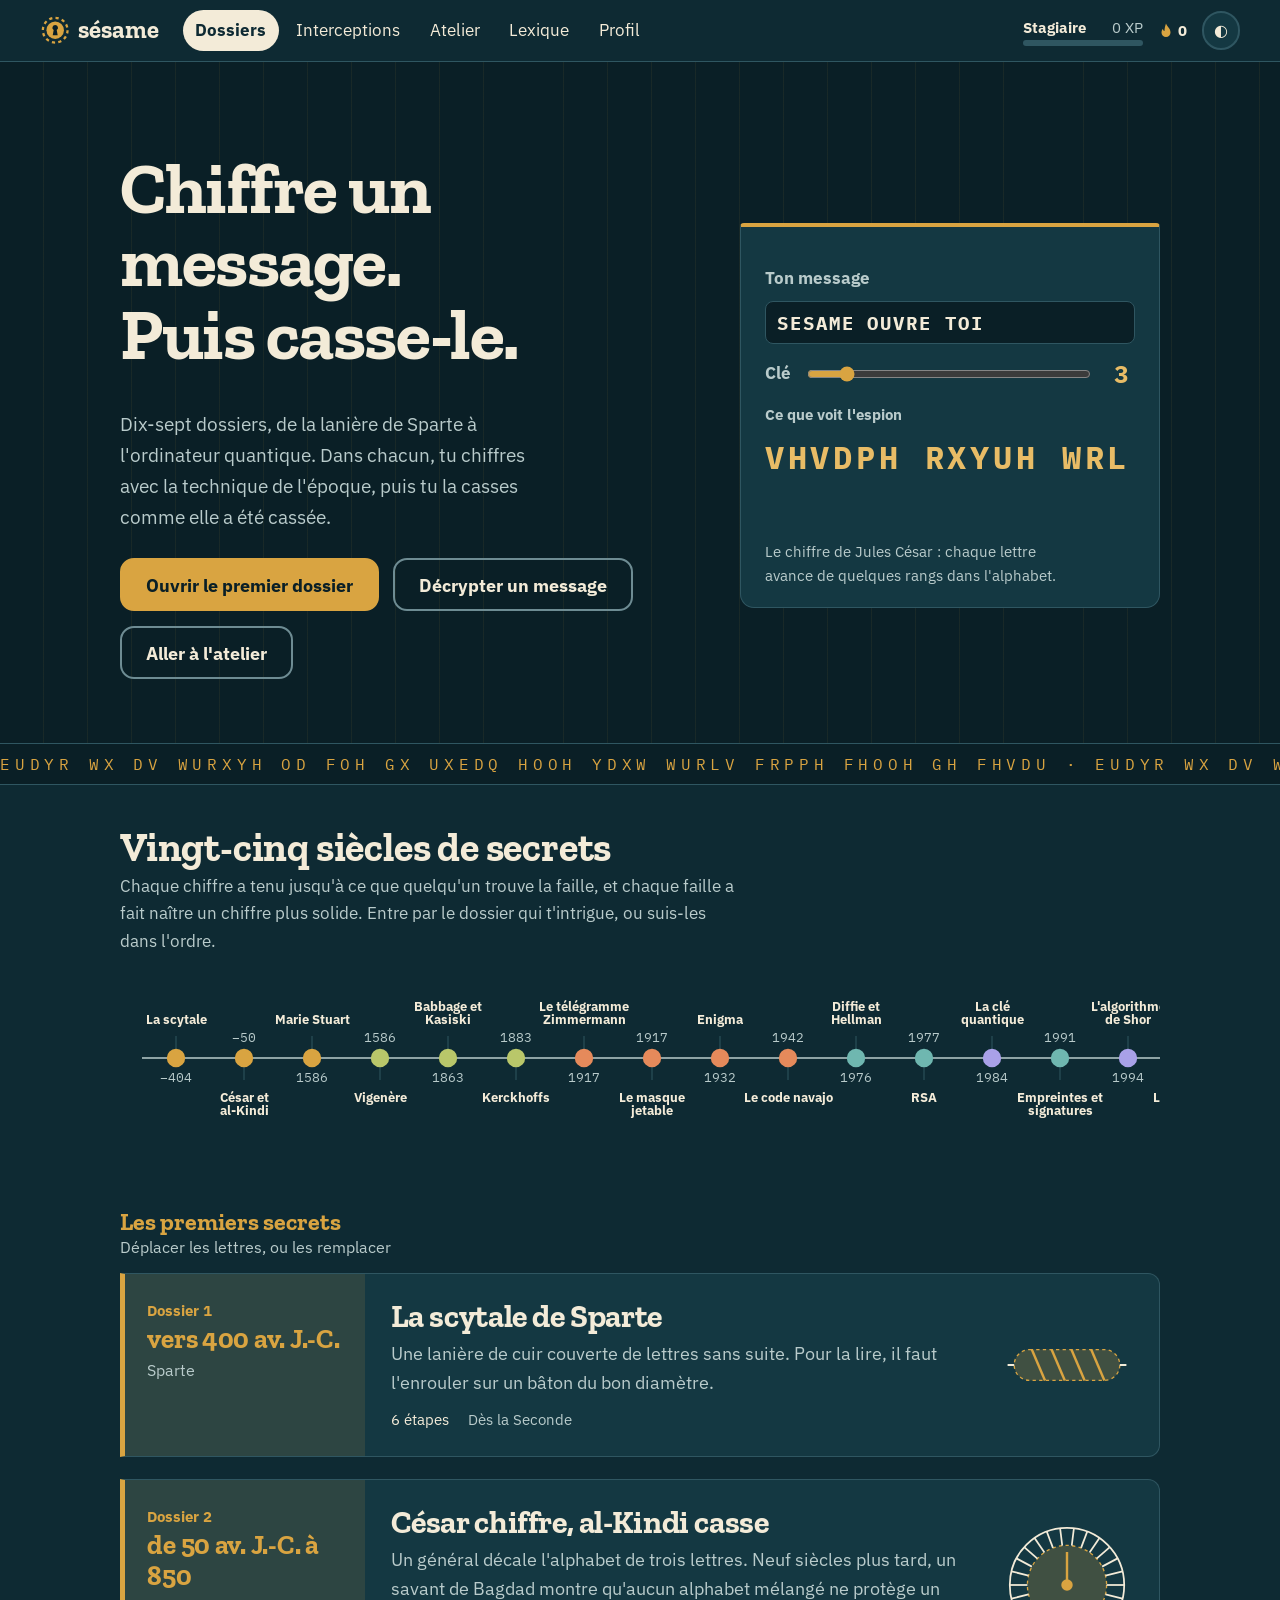
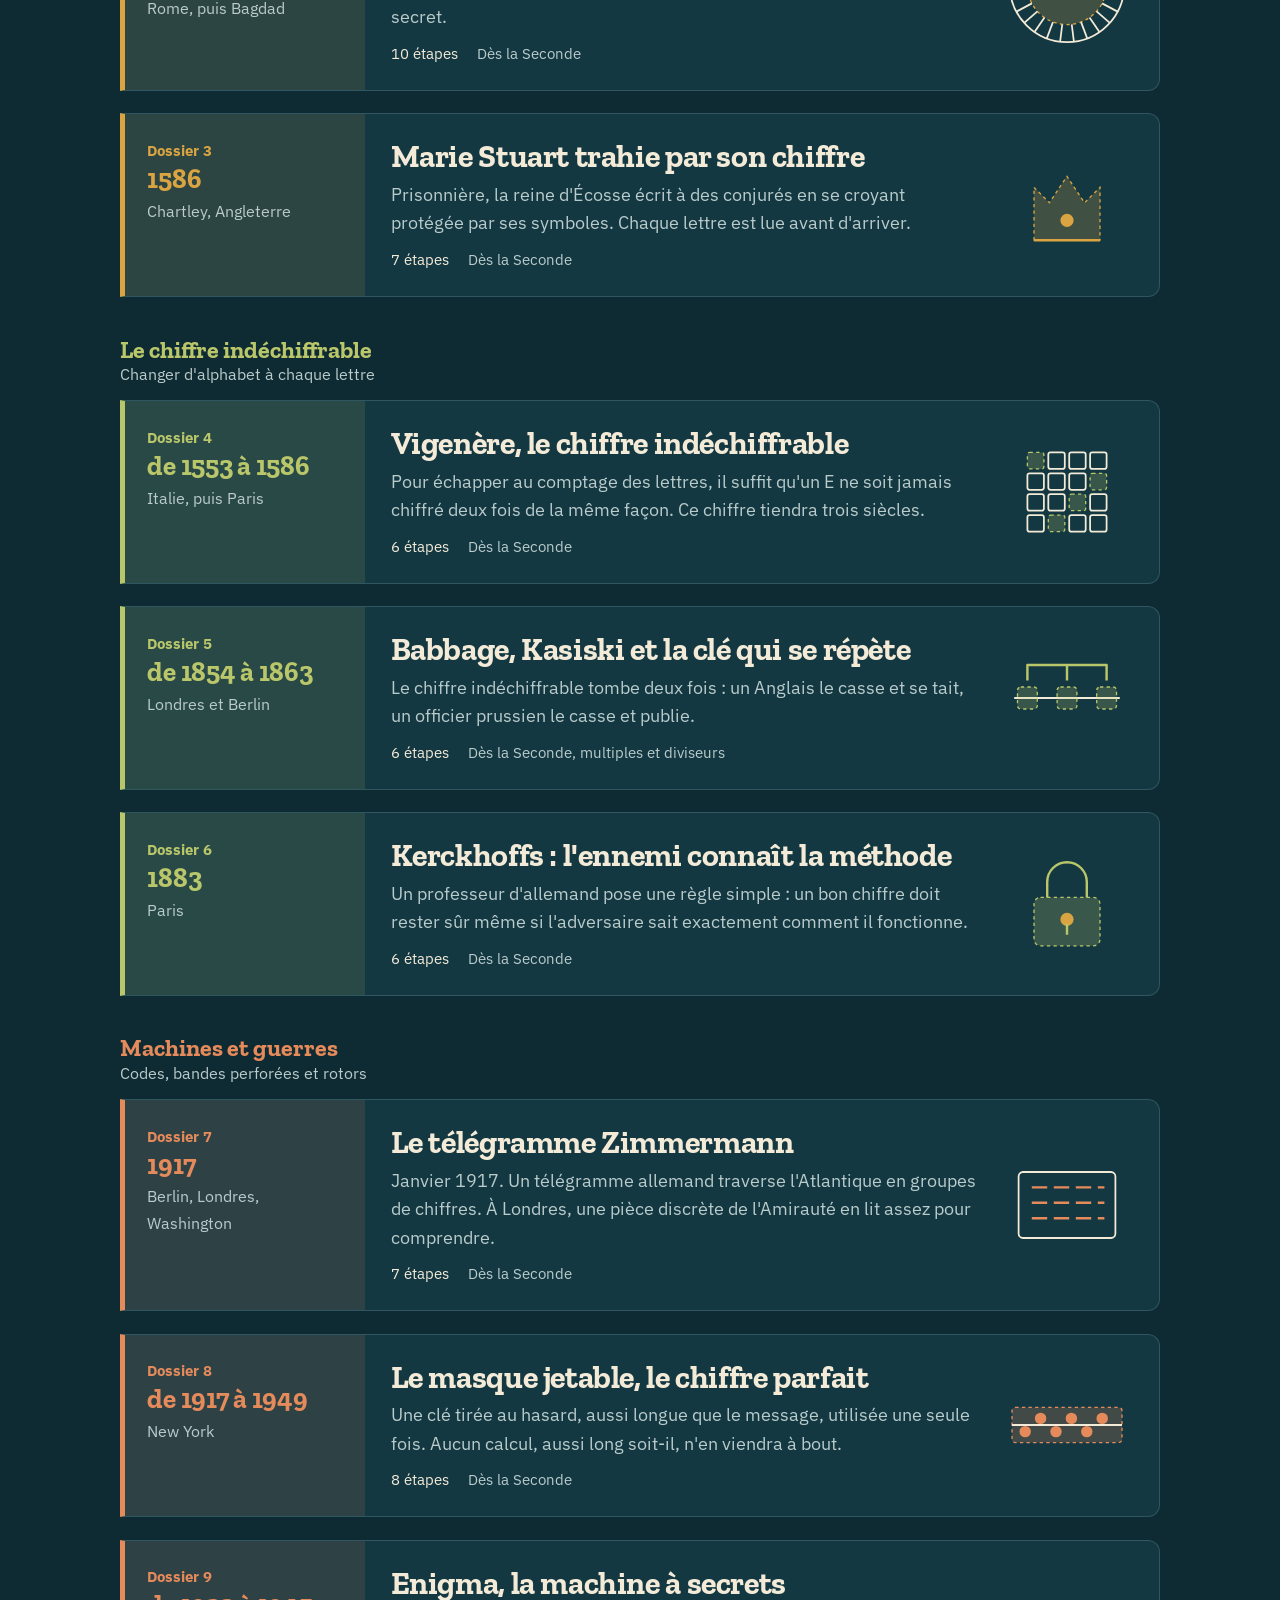
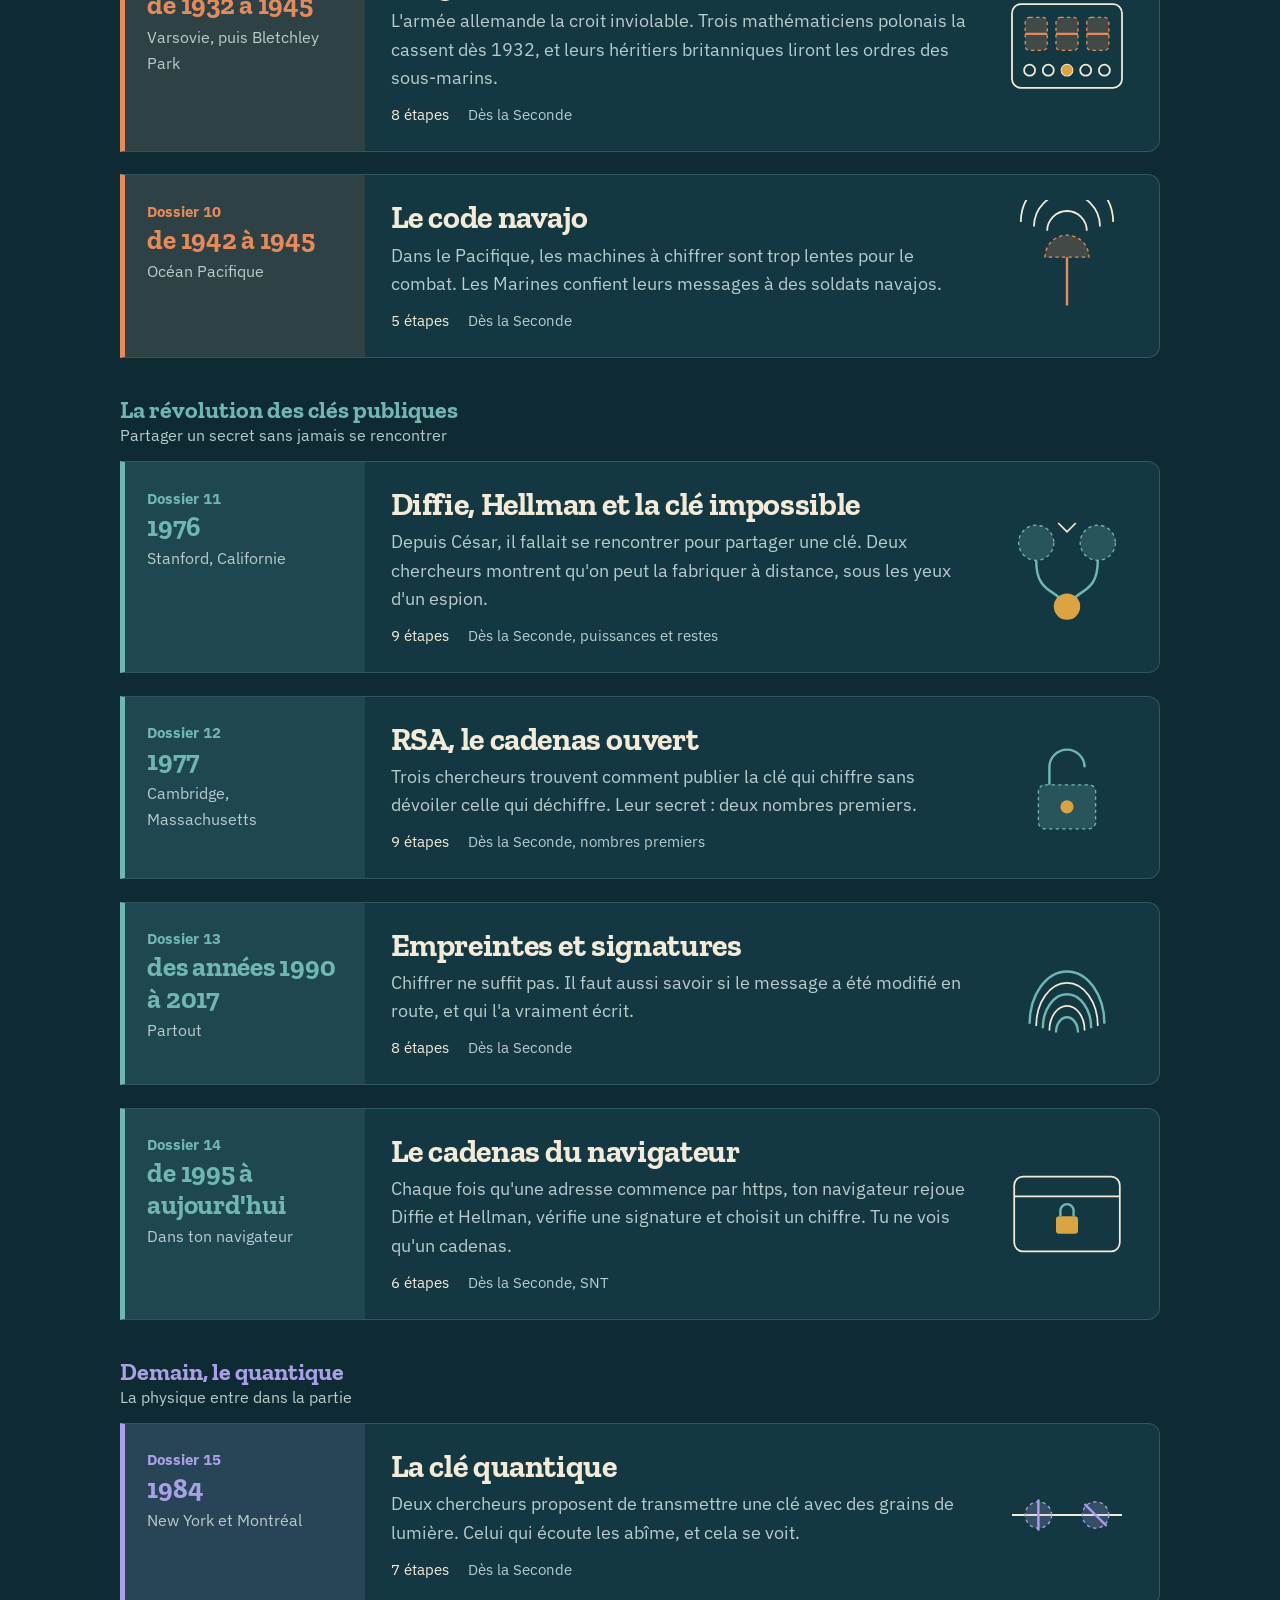
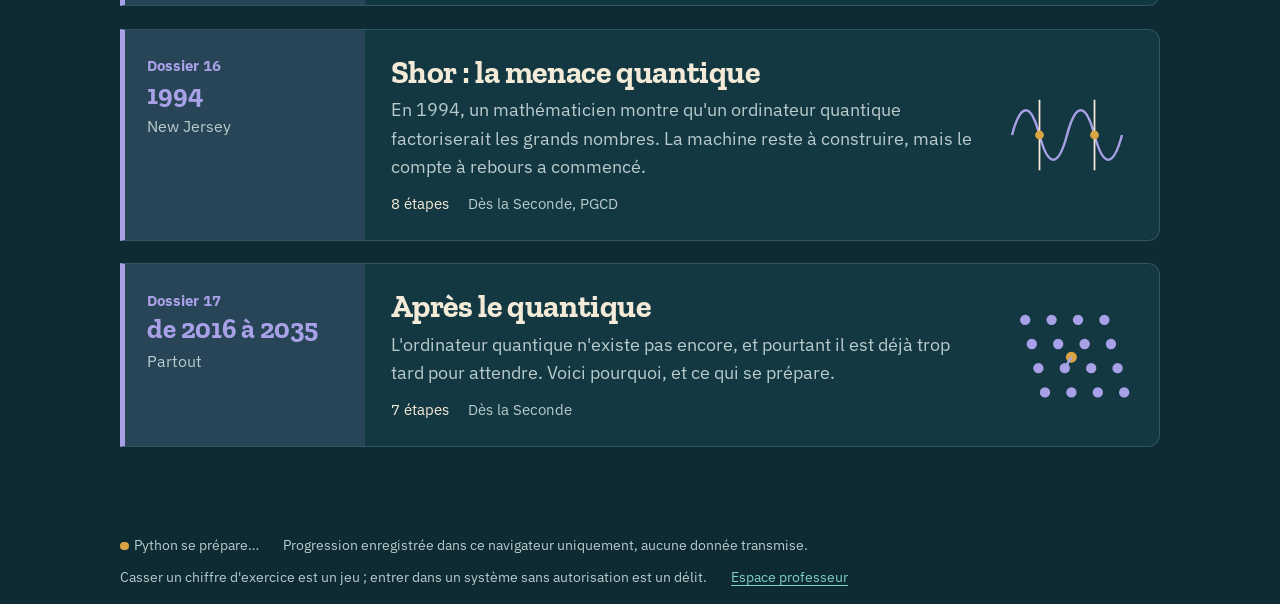
==== commit f64bdeee: "Sésame : dix-sept dossiers, atelier d'échange, onze messages interceptés Co-Authored-By: Claude Fabl" ====
--- a/index.html
+++ b/index.html
@@ -17,6 +17,7 @@
   <nav class="principal" aria-label="Navigation principale">
     <a href="#/" data-onglet="">Dossiers</a>
     <a href="#/problemes" data-onglet="problemes">Interceptions</a>
+    <a href="#/atelier" data-onglet="atelier">Atelier</a>
     <a href="#/lexique" data-onglet="lexique">Lexique</a>
     <a href="#/profil" data-onglet="profil">Profil</a>
   </nav>
@@ -46,9 +47,12 @@
 
 <script src="js/contenu.js"></script>
 <script src="js/lexique.js"></script>
+<script src="js/dossiers-anciens.js"></script>
+<script src="js/dossiers-modernes.js"></script>
 <script src="js/moteur.js"></script>
 <script src="js/bilan.js"></script>
 <script src="js/app.js"></script>
 <script src="js/sesame.js"></script>
+<script src="js/machines.js"></script>
 </body>
 </html>
--- a/css/style.css
+++ b/css/style.css
@@ -1068,3 +1068,99 @@
 .ep-titre { font: 400 1rem var(--ui); color: var(--encre2); margin: 2.4rem 0 0; }
 .ep-titre span { display: block; font: 700 1.5rem/1.2 var(--titre); color: var(--e); }
 .ep-titre + .escales { margin-top: 1rem; }
+
+/* ----- Les cinq parties ----- */
+.ep-poly, body[data-epoque="poly"] { --e: #B9C76A; }
+.ep-dem, body[data-epoque="dem"] { --e: #A9A1E8; }
+[data-theme="clair"] .ep-poly, [data-theme="clair"] body[data-epoque="poly"] { --e: #5A6610; }
+[data-theme="clair"] .ep-dem, [data-theme="clair"] body[data-epoque="dem"] { --e: #5547B5; }
+body[data-epoque="poly"] { --motif: url("data:image/svg+xml,%3Csvg xmlns='http://www.w3.org/2000/svg' width='24' height='20'%3E%3Cpath d='M0 15L6 5L12 15L18 5L24 15' fill='none' stroke='black' stroke-width='2.2'/%3E%3C/svg%3E"); }
+body[data-epoque="dem"] { --motif: url("data:image/svg+xml,%3Csvg xmlns='http://www.w3.org/2000/svg' width='40' height='20'%3E%3Cpath d='M0 10C5 0 15 0 20 10S35 20 40 10' fill='none' stroke='black' stroke-width='2.2'/%3E%3C/svg%3E"); }
+nav.principal a { white-space: nowrap; }
+
+/* ----- Manipulations des dossiers ajoutés ----- */
+.saisie.court { width: 7rem; }
+.saisie.libre { text-transform: none; letter-spacing: 0; }
+.machine h2 { font-size: 1.4rem; margin: 0 0 .6rem; }
+.machine table.donnees { margin: 0; }
+.scy-vue { overflow-x: auto; }
+.scy-grille { border-collapse: separate; border-spacing: 3px; margin: .3rem 0; }
+.scy-grille td { width: 2rem; height: 2rem; text-align: center; font: 700 1.05rem var(--mono); background: var(--fond); border-radius: 4px; }
+.scy-grille tr:nth-child(odd) td { background: color-mix(in srgb, var(--e, var(--soleil)) 16%, var(--fond)); }
+.vig-table { border-collapse: separate; border-spacing: 3px; margin: 1rem 0 .4rem; }
+.vig-table th { text-align: left; font: 700 .85rem var(--ui); color: var(--encre2); padding-right: .8rem; white-space: nowrap; }
+.vig-table td { min-width: 1.9rem; height: 1.9rem; text-align: center; font: 700 1rem var(--mono); background: var(--fond); border-radius: 4px; }
+.vig-table .v-cle td { color: var(--ciel); } .vig-table .v-dec td { font-weight: 400; font-size: .85rem; color: var(--encre2); }
+.vig-table .v-chi td { background: var(--soleil); color: var(--nuit); }
+.al-cibles { list-style: none; padding: 0; margin: 1rem 0 0; display: grid; gap: .3rem; font-family: var(--ui); }
+.al-cibles li::before { content: "○ "; color: var(--encre2); } .al-cibles li.fait::before { content: "● "; color: var(--ecaille); } .al-cibles li.fait { color: var(--ecaille); }
+.kas-texte { font: 1rem/1.9 var(--mono); letter-spacing: .06em; background: var(--fond); padding: .8rem 1rem; border-radius: 8px; overflow-wrap: anywhere; margin: .3rem 0 1rem; }
+.kas-texte mark { background: var(--soleil); color: var(--nuit); border-radius: 2px; }
+.kas-rep { padding-left: 1.2rem; margin: 0 0 1rem; } .kas-rep b { font-family: var(--mono); color: var(--soleil); letter-spacing: .1em; }
+.kas-long { display: flex; flex-wrap: wrap; gap: .5rem; } .kas-long .btn { min-width: 3rem; } .kas-long .btn.choisi, .shor-a .btn.choisi { background: var(--ecaille); border-color: var(--ecaille); color: var(--sur-ecaille); opacity: 1; }
+.kas-q2 { margin-top: 1.3rem; padding-top: 1.1rem; border-top: 1px solid var(--trait); }
+.kas-cols { display: grid; grid-template-columns: repeat(auto-fit, minmax(9.5rem, 1fr)); gap: .7rem; margin: .8rem 0 1rem; }
+.kas-col { display: grid; gap: .25rem; justify-items: center; background: var(--fond); border-radius: 10px; padding: .7rem .5rem; font: .88rem var(--ui); text-align: center; }
+.kas-n { color: var(--encre2); } .kas-f b, .kas-e { font-family: var(--mono); } .kas-f b { color: var(--soleil); font-size: 1.15em; }
+.kas-regl { display: flex; align-items: center; gap: .4rem; }
+.kas-regl button { width: 2.2rem; height: 2.2rem; border-radius: 6px; border: 1.5px solid var(--trait); background: none; color: var(--encre); font: 700 1.1rem var(--mono); cursor: pointer; }
+.kas-regl button:hover { border-color: var(--soleil); }
+.kas-regl output { width: 2.4rem; height: 2.6rem; display: grid; place-items: center; font: 700 1.5rem var(--mono); background: #F3EBD8; color: #0A1F26; border-radius: 6px; }
+.kas-clair { font-size: 1.05rem; letter-spacing: .08em; }
+.tele-groupes { display: flex; flex-wrap: wrap; gap: .4rem; }
+.tele-groupes button { font: 700 1rem var(--mono); padding: .35rem .6rem; background: var(--fond); color: var(--encre); border: 1.5px solid var(--trait); border-radius: 6px; cursor: pointer; }
+.tele-groupes button:hover { border-color: var(--soleil); } .tele-groupes button.lu { border-color: var(--ecaille); color: var(--ecaille); } .tele-groupes button.inconnu { border-color: var(--corail); color: var(--corail); border-style: dashed; }
+.tele-sens { font-family: var(--ui); min-height: 1.6em; }
+.tele-clair { background: var(--fond); border-radius: 8px; padding: .8rem 1rem; line-height: 1.9; margin: .3rem 0 0; }
+.tele-clair .vide { color: var(--trait); letter-spacing: .1em; } .tele-clair .inconnu { color: var(--corail); font-family: var(--mono); }
+.nav-cols { display: grid; grid-template-columns: repeat(auto-fit, minmax(17rem, 1fr)); gap: 1.2rem 2rem; }
+.nav-table { width: 100%; font-size: .92rem; } .nav-table th { font: 700 .9rem var(--mono); color: var(--soleil); text-align: left; white-space: nowrap; } .nav-table td:last-child { font-weight: 700; }
+.fact-n, .shor-n { font-size: 1.1rem; }
+.fact .rep-ligne { margin: .8rem 0; }
+.fact-faits { margin: .8rem 0 0; padding-left: 1.4rem; font-family: var(--mono); color: var(--ecaille); }
+.emp-naive { font-size: 1.8rem; }
+.emp-sha { font: .98rem/1.7 var(--mono); color: var(--ciel); overflow-wrap: anywhere; background: var(--fond); padding: .6rem .8rem; border-radius: 8px; margin: .3rem 0 0; }
+.sig-verdict, .mo-verdict { font-family: var(--ui); font-weight: 700; }
+.sig-verdict[data-v="oui"], .mo-verdict[data-v="oui"] { color: var(--ecaille); } .sig-verdict[data-v="non"], .mo-verdict[data-v="non"] { color: var(--corail); }
+.ech-col .saisie { font-size: 1rem; }
+.cad-pas { list-style: none; margin: 0 0 1rem; padding: 0; display: grid; grid-template-columns: repeat(auto-fit, minmax(8.5rem, 1fr)); gap: .4rem; font: .92rem var(--ui); }
+.cad-pas li { padding: .5rem .6rem; border: 1.5px solid var(--trait); border-radius: 8px; color: var(--encre2); }
+.cad-pas li span { font: 700 1rem var(--mono); margin-right: .5rem; }
+.cad-pas li.ici { border-color: var(--e, var(--soleil)); color: var(--encre); background: color-mix(in srgb, var(--e, var(--soleil)) 14%, transparent); }
+.cad-scene { background: var(--fond); border-radius: 10px; padding: 1rem 1.1rem; min-height: 13rem; }
+.cad-ligne { display: grid; grid-template-columns: auto 1fr auto; align-items: center; gap: .8rem; margin-bottom: .8rem; }
+.cad-qui { font: 700 .9rem var(--ui); padding: .4rem .6rem; border: 1.5px solid var(--encre2); border-radius: 6px; text-align: center; }
+.cad-fleche { text-align: center; font: .9rem var(--ui); color: var(--soleil); border-bottom: 2px solid var(--soleil); padding-bottom: .3rem; position: relative; }
+.cad-fleche::after, .cad-fleche.double::before, .cad-fleche.retour::before { position: absolute; bottom: -.72em; font-size: 1rem; line-height: 1; }
+.cad-fleche.aller::after, .cad-fleche.double::after { content: "▶"; right: -4px; }
+.cad-fleche.retour::before, .cad-fleche.double::before { content: "◀"; left: -4px; }
+.cad-fleche.retour::after { content: none; }
+.cad-outil { color: var(--encre2); margin-bottom: 0; }
+.bb-table { border-collapse: separate; border-spacing: 2px; margin: 1rem 0 .5rem; }
+.bb-table th { text-align: left; font: 700 .82rem var(--ui); color: var(--encre2); padding-right: .7rem; white-space: nowrap; }
+.bb-table td { width: 1.75rem; min-width: 1.75rem; height: 1.75rem; text-align: center; font: 700 .95rem var(--mono); background: var(--fond); border-radius: 4px; color: var(--encre2); }
+.bb-table td.garde { background: color-mix(in srgb, var(--e, var(--soleil)) 26%, var(--fond)); color: var(--encre); }
+.bb-table td.erreur { background: var(--corail); color: var(--nuit); }
+.bb-table .bb-eve td { color: var(--corail); } .bb-table .bb-garde td { background: none; color: var(--ecaille); } .bb-table .bb-garde td.erreur { color: var(--corail); }
+.bb-bilan { font-family: var(--ui); margin: .4rem 0 0; }
+.machine label.en-ligne { display: inline-flex; align-items: center; gap: .45rem; margin: 0; color: var(--encre); font-weight: 700; }
+.shor-a { display: flex; flex-wrap: wrap; gap: .4rem; margin: .6rem 0 1rem; } .shor-a .btn { min-width: 2.9rem; padding-inline: .5rem; }
+.shor-suite { font: 1.05rem/2 var(--mono); min-height: 2em; } .shor-suite span { display: inline-block; margin-right: 1rem; white-space: nowrap; } .shor-suite span.un { color: var(--ecaille); font-weight: 700; }
+.shor-bilan { font-family: var(--ui); }
+.mosca .reglage label { flex: 1 1 15rem; } .mosca .reglage input[type="range"] { flex: 2 1 9rem; }
+.mo-barres { display: grid; gap: .4rem; margin: 1rem 0; }
+.mo-xy, .mo-z { display: flex; height: 1.1rem; background: var(--fond); border-radius: 4px; overflow: hidden; }
+.mo-y { background: var(--p2); } .mo-x { background: var(--soleil); } .mo-z i { background: var(--ciel); }
+
+/* ----- Atelier ----- */
+.atelier .machine { max-width: 46rem; }
+.at-ligne { display: grid; grid-template-columns: minmax(9rem, 1fr) 2fr; gap: 1rem; }
+.at-ligne select { width: 100%; font: 1rem var(--ui); padding: .55rem .6rem; background: var(--fond); color: var(--encre); border: 1.5px solid var(--trait); border-radius: 8px; }
+.at-aide { display: block; margin-top: .25rem; font-size: .88rem; }
+.atelier textarea { width: 100%; text-transform: uppercase; font-family: var(--mono); background: var(--fond); color: var(--encre); border: 1.5px solid var(--trait); border-radius: 8px; padding: .6rem .7rem; }
+.at-sortie { background: var(--nuit); color: #E8BC66; padding: .8rem 1rem; border-radius: 8px; min-height: 3.2em; font-size: 1.1rem; }
+.at-pas { padding-left: 1.3rem; display: grid; gap: .8rem; }
+.at-pas label { margin: 0 0 .3rem; color: var(--encre); font-weight: 400; font-size: 1rem; }
+.atelier aside.contexte { max-width: 46rem; }
+@media (max-width: 760px) { .at-ligne { grid-template-columns: 1fr; } .cad-ligne { grid-template-columns: 1fr; } .cad-fleche::after, .cad-fleche::before { display: none; } }
+@media (max-width: 760px) { nav.principal a { padding: .5rem .35rem; font-size: .84rem; } nav.principal a[data-nb]:not([data-nb=""])::after { margin-left: .2em; } }
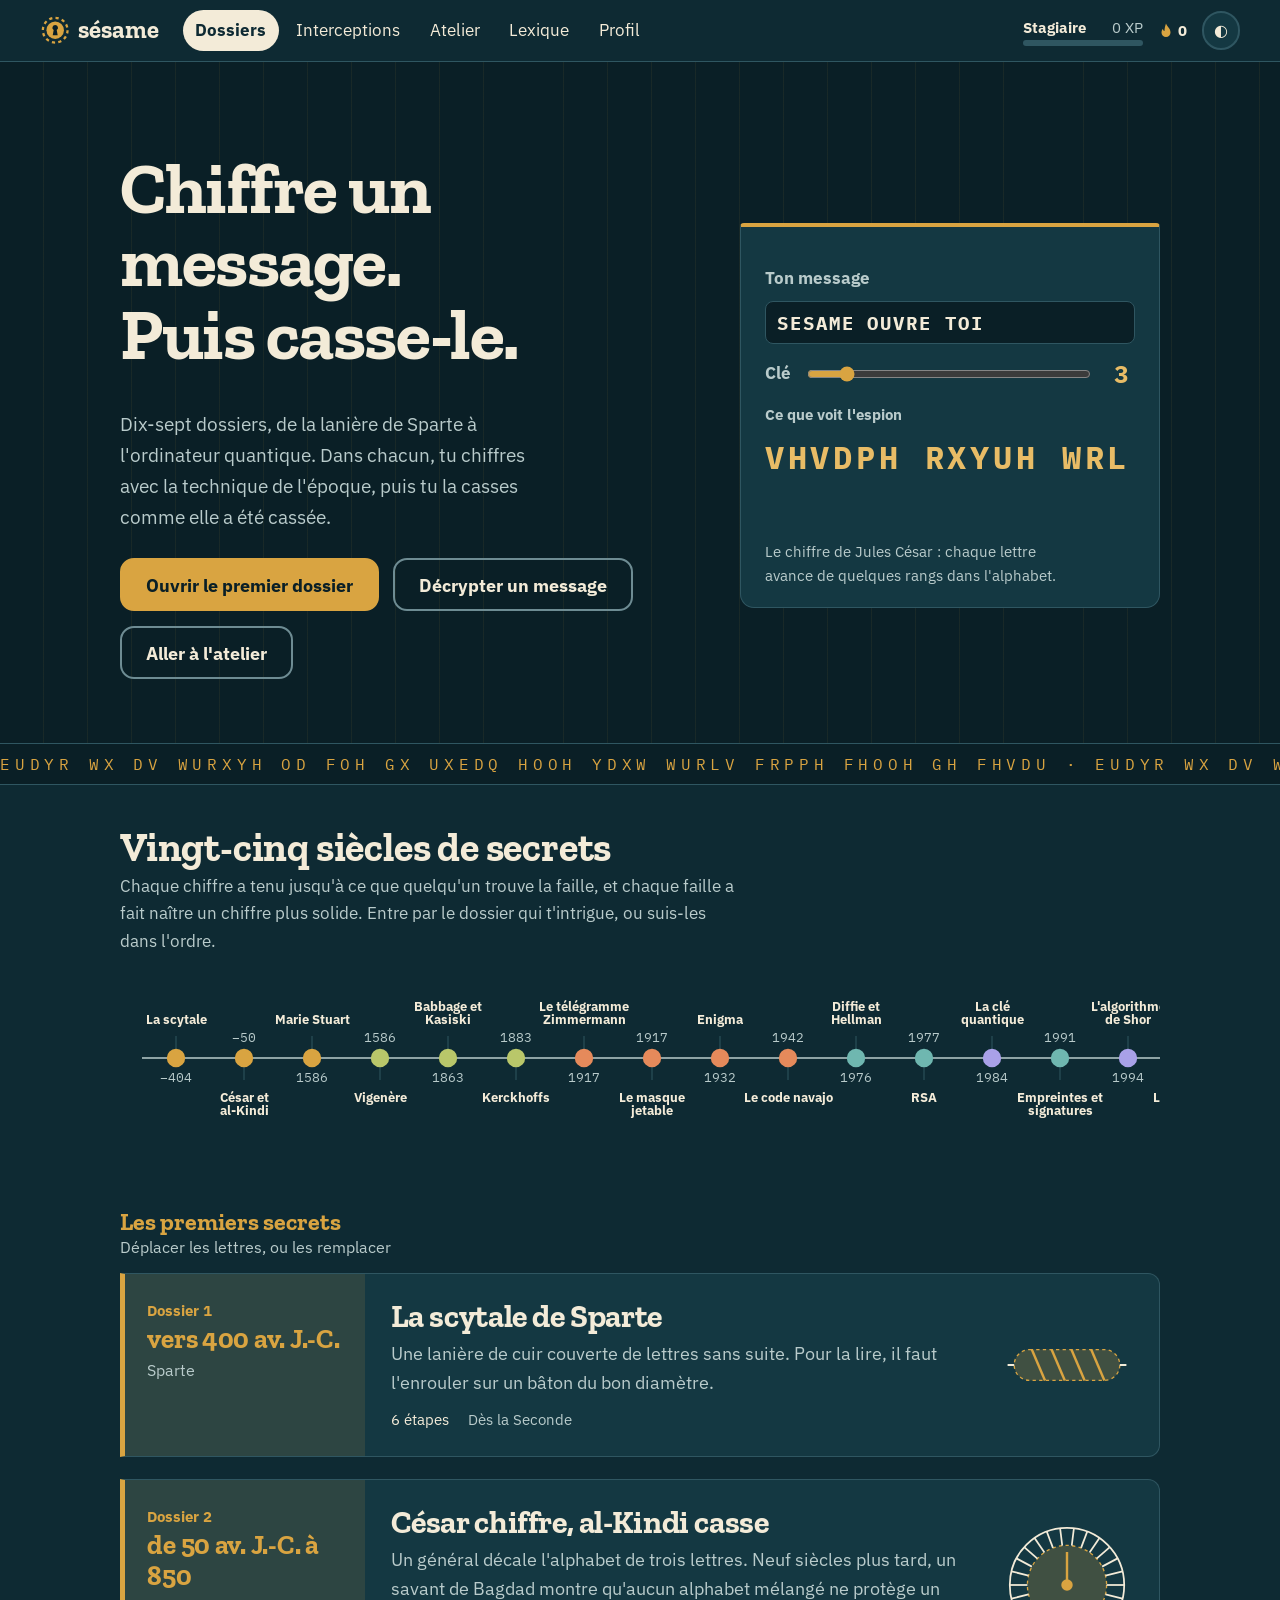
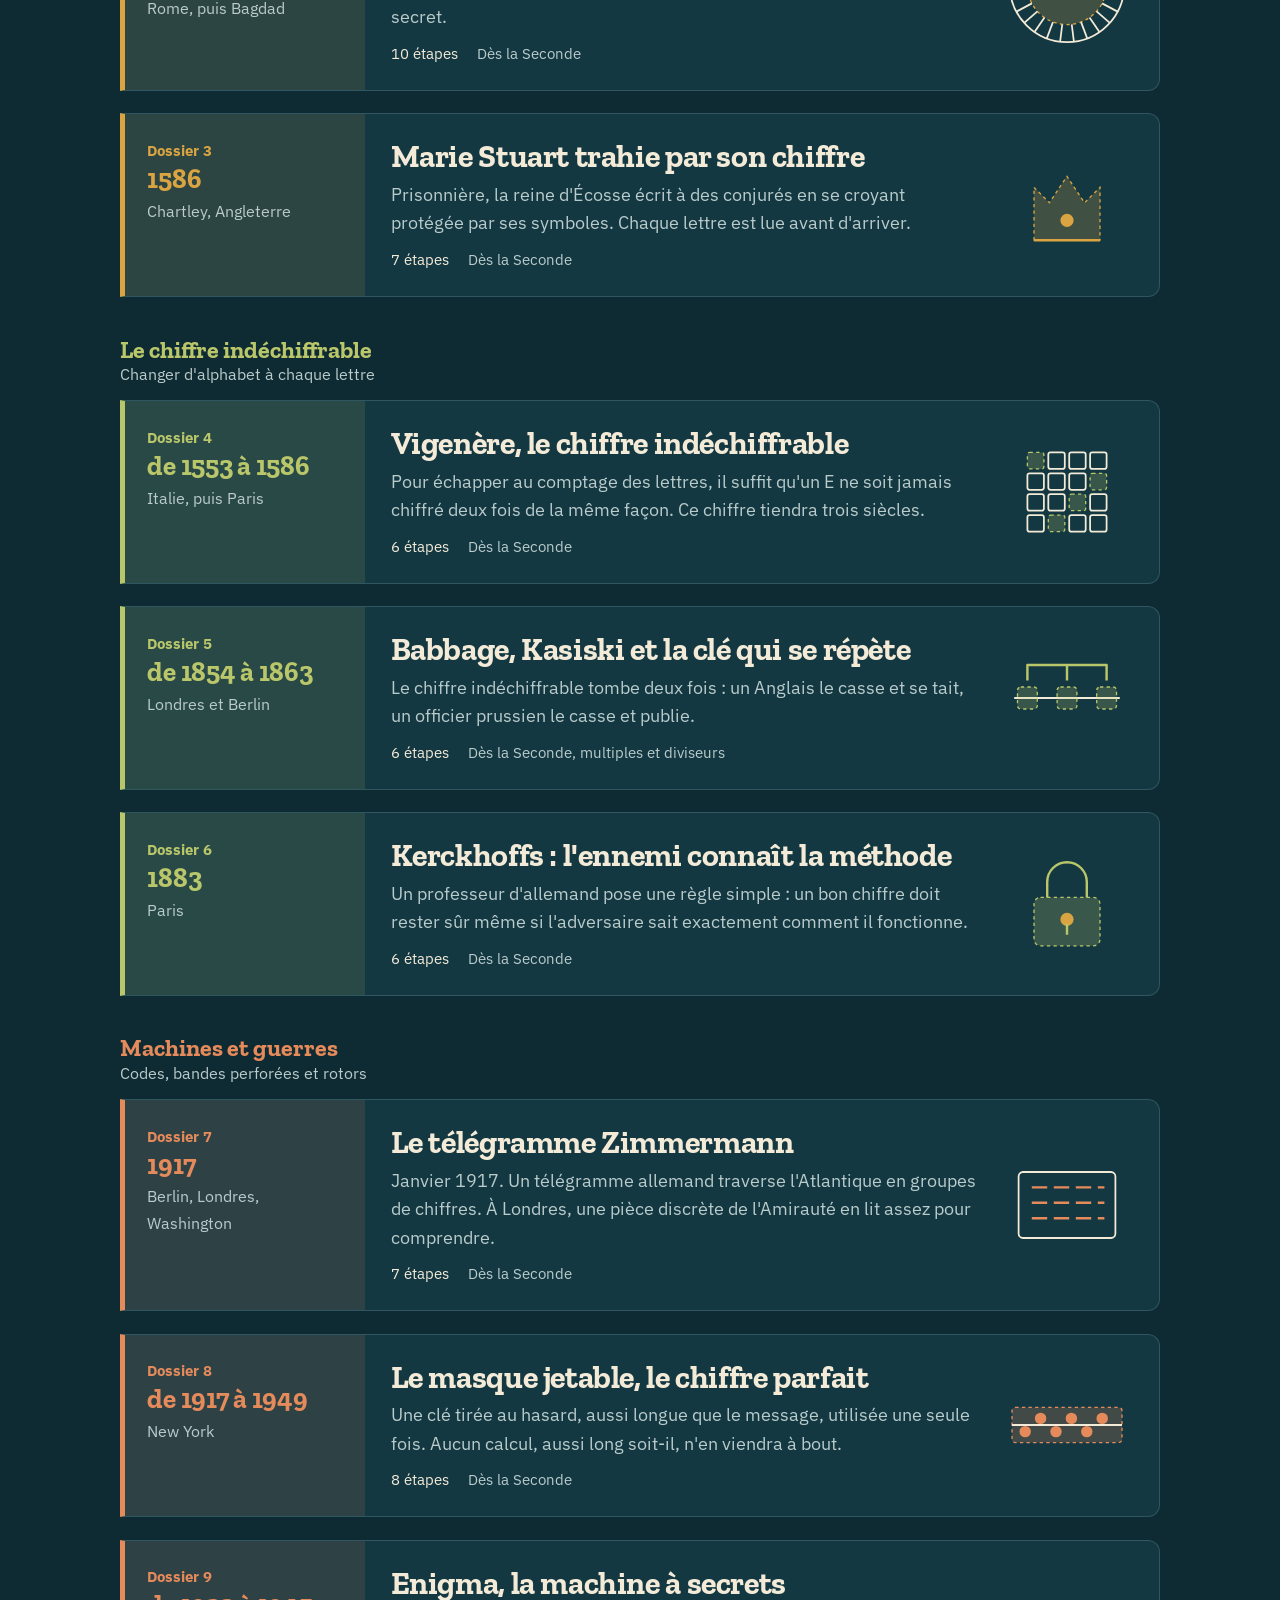
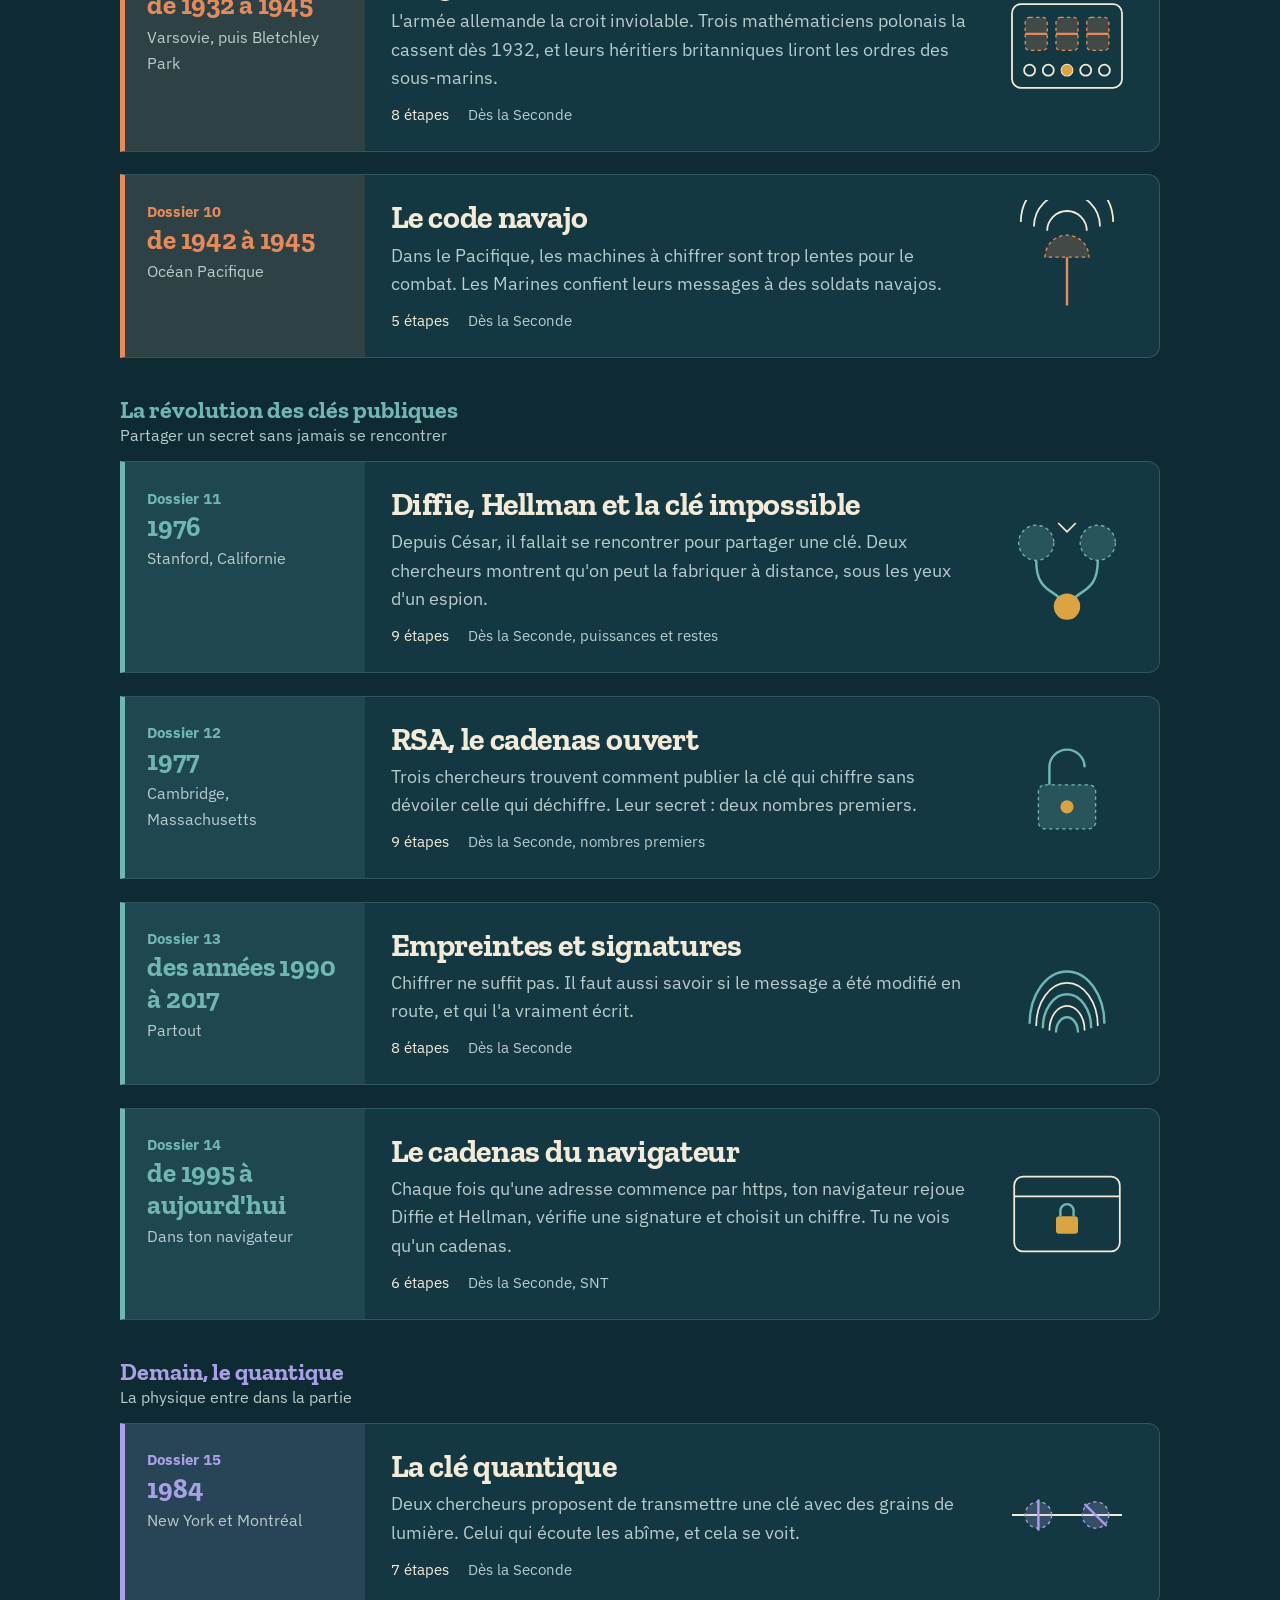
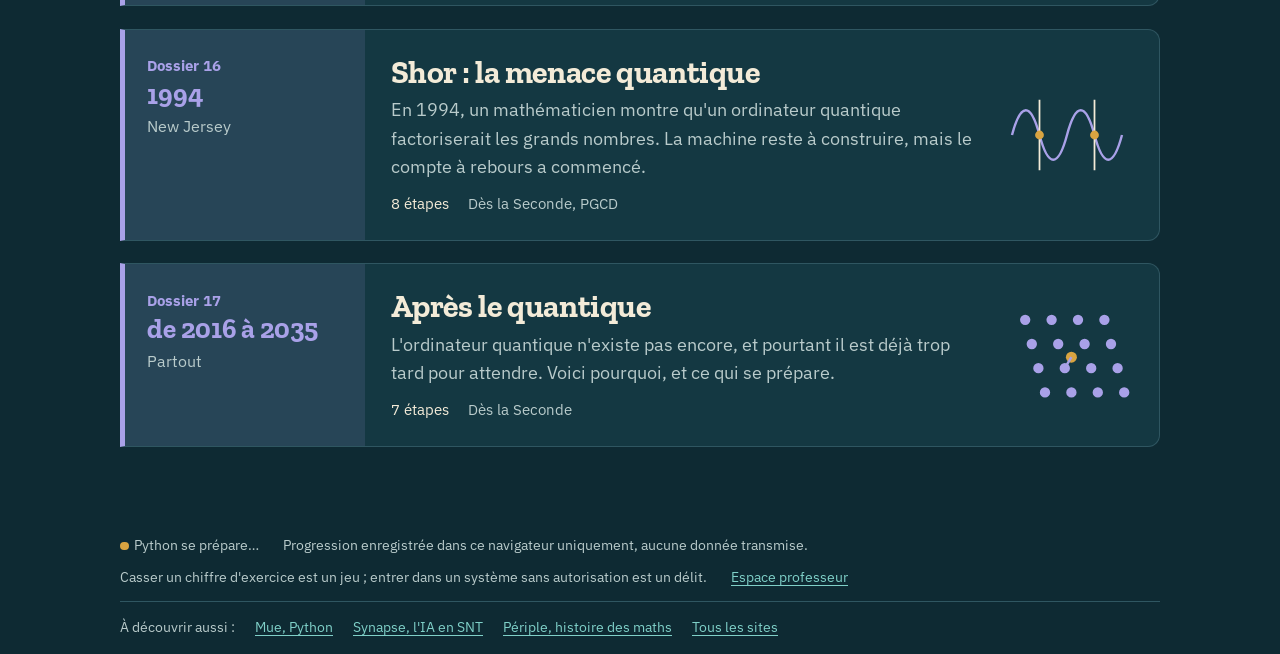
==== commit 887490f8: "Ajoute dans le pied de page les liens vers le portail et les autres sites Co-Authored-By: Claude Fab" ====
--- a/index.html
+++ b/index.html
@@ -41,6 +41,13 @@
   <span>Progression enregistrée dans ce navigateur uniquement, aucune donnée transmise.</span>
   <span>Casser un chiffre d'exercice est un jeu ; entrer dans un système sans autorisation est un délit.</span>
   <a href="prof.html">Espace professeur</a>
+  <nav class="famille" aria-label="Les autres sites">
+    <span>À découvrir aussi :</span>
+    <a href="https://stexsnt.github.io/python-lycee/">Mue, Python</a>
+    <a href="https://stexsnt.github.io/synapse/">Synapse, l'IA en SNT</a>
+    <a href="https://stexsnt.github.io/periple/">Périple, histoire des maths</a>
+    <a href="https://stexsnt.github.io/">Tous les sites</a>
+  </nav>
 </footer>
 <div id="toasts" aria-live="polite"></div>
 <noscript><p style="padding:2rem">Ce site a besoin de JavaScript pour exécuter Python dans le navigateur.</p></noscript>
--- a/css/style.css
+++ b/css/style.css
@@ -65,6 +65,9 @@
 
 main { max-width: 1120px; margin: 0 auto; padding: clamp(1.2rem, 3vw, 2.5rem) clamp(1rem, 4vw, 2.5rem); }
 .pied { max-width: 1120px; margin: 2rem auto 0; padding: 1rem clamp(1rem, 4vw, 2.5rem); color: var(--encre2); font-size: .9rem; display: flex; flex-wrap: wrap; gap: .5rem 1.5rem; }
+/* Liens vers le portail et les trois autres sites */
+.famille { flex-basis: 100%; display: flex; flex-wrap: wrap; gap: .3rem 1.25rem; padding-top: .8rem; margin-top: .3rem; border-top: 1px solid var(--trait); }
+.famille a { white-space: nowrap; }
 #etat-python::before { content: ""; display: inline-block; width: .6em; height: .6em; border-radius: 50%; margin-right: .4em; background: var(--soleil); }
 #etat-python[data-etat="pret"]::before { background: var(--ecaille); }
 #etat-python[data-etat="echec"]::before { background: var(--corail); }
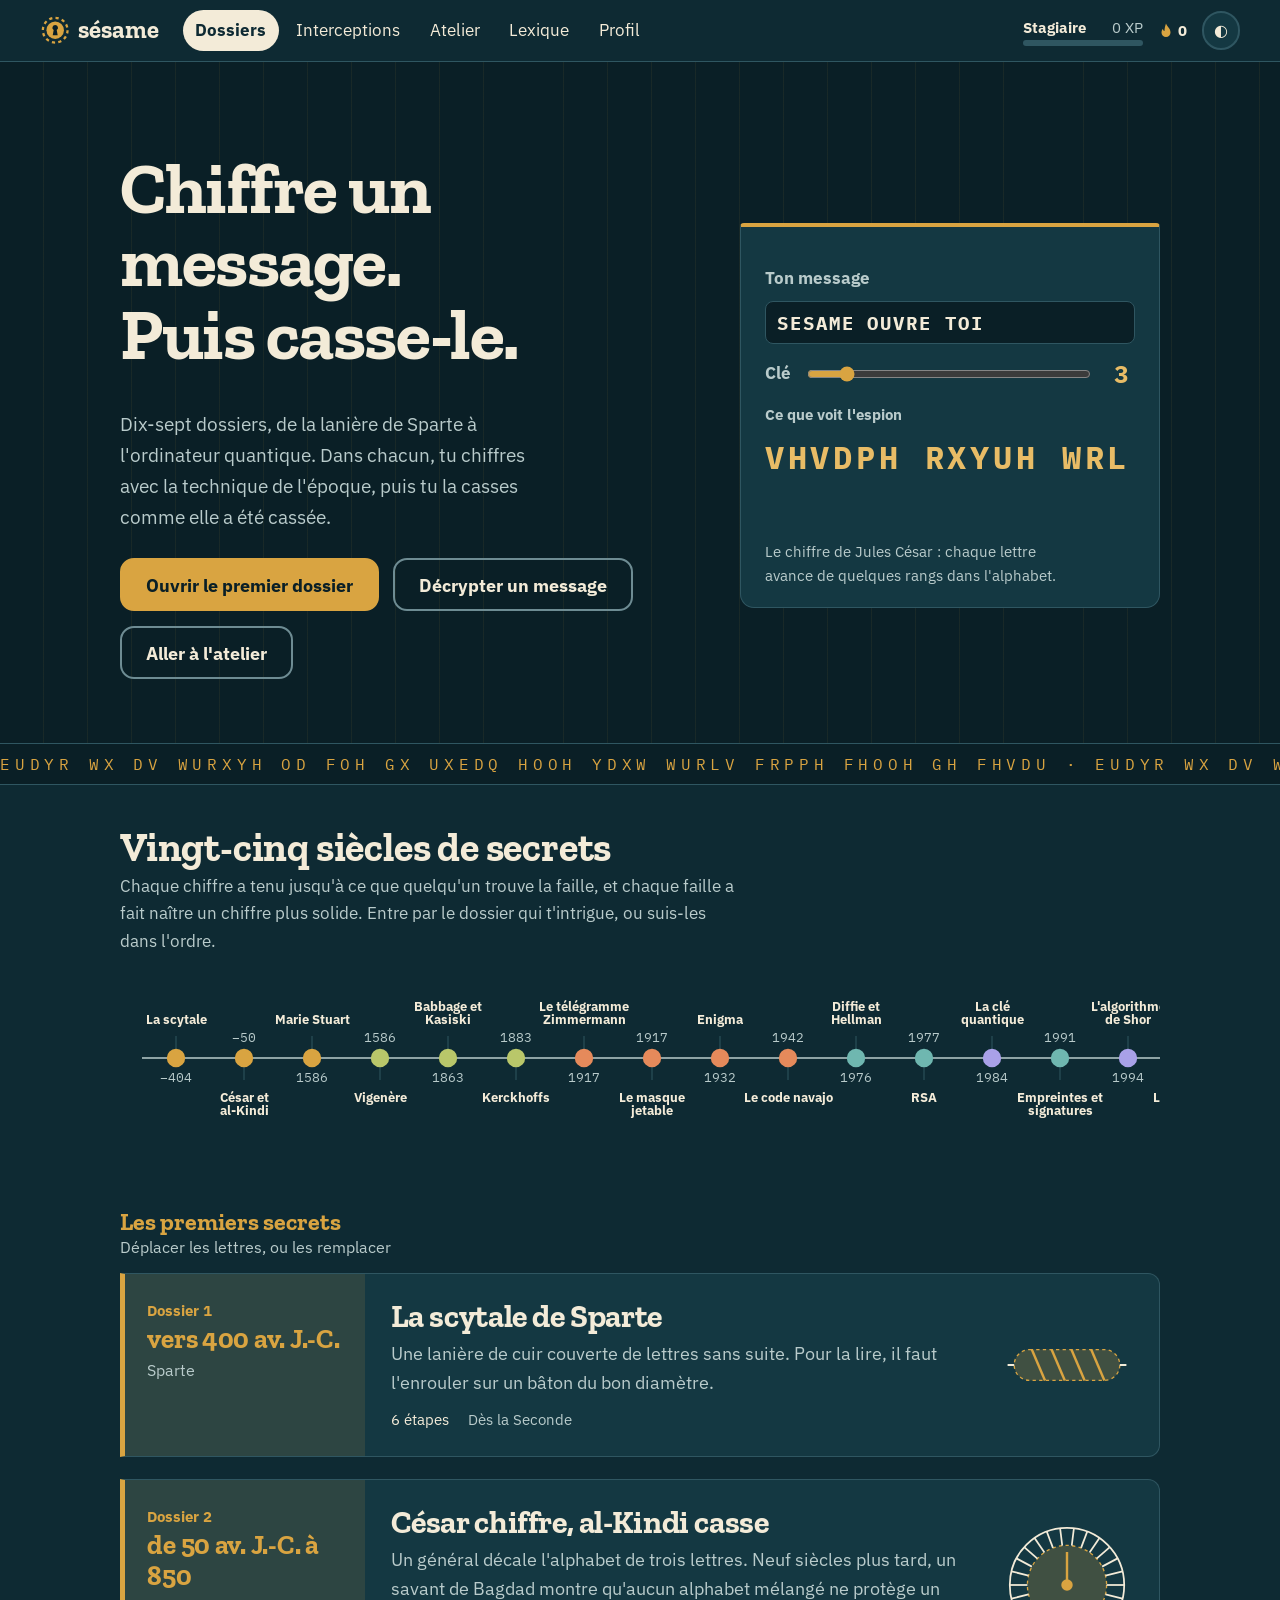
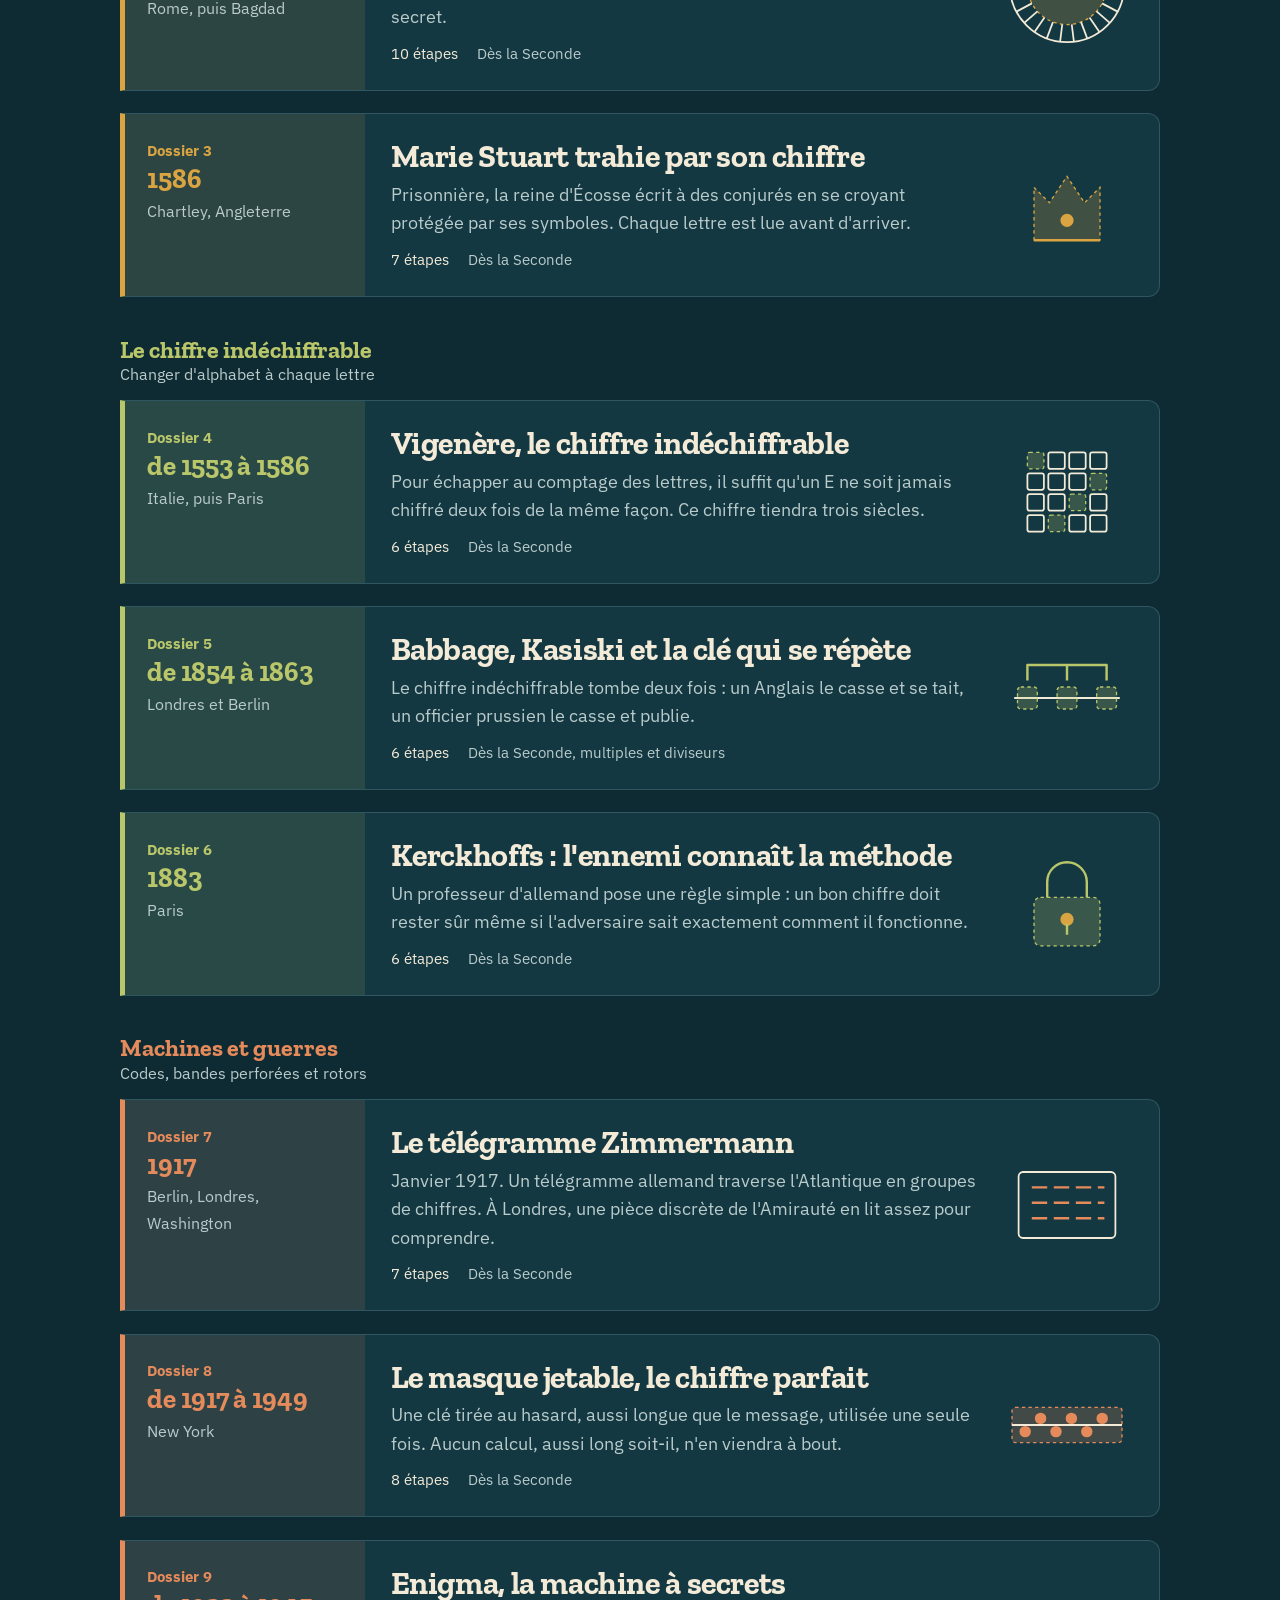
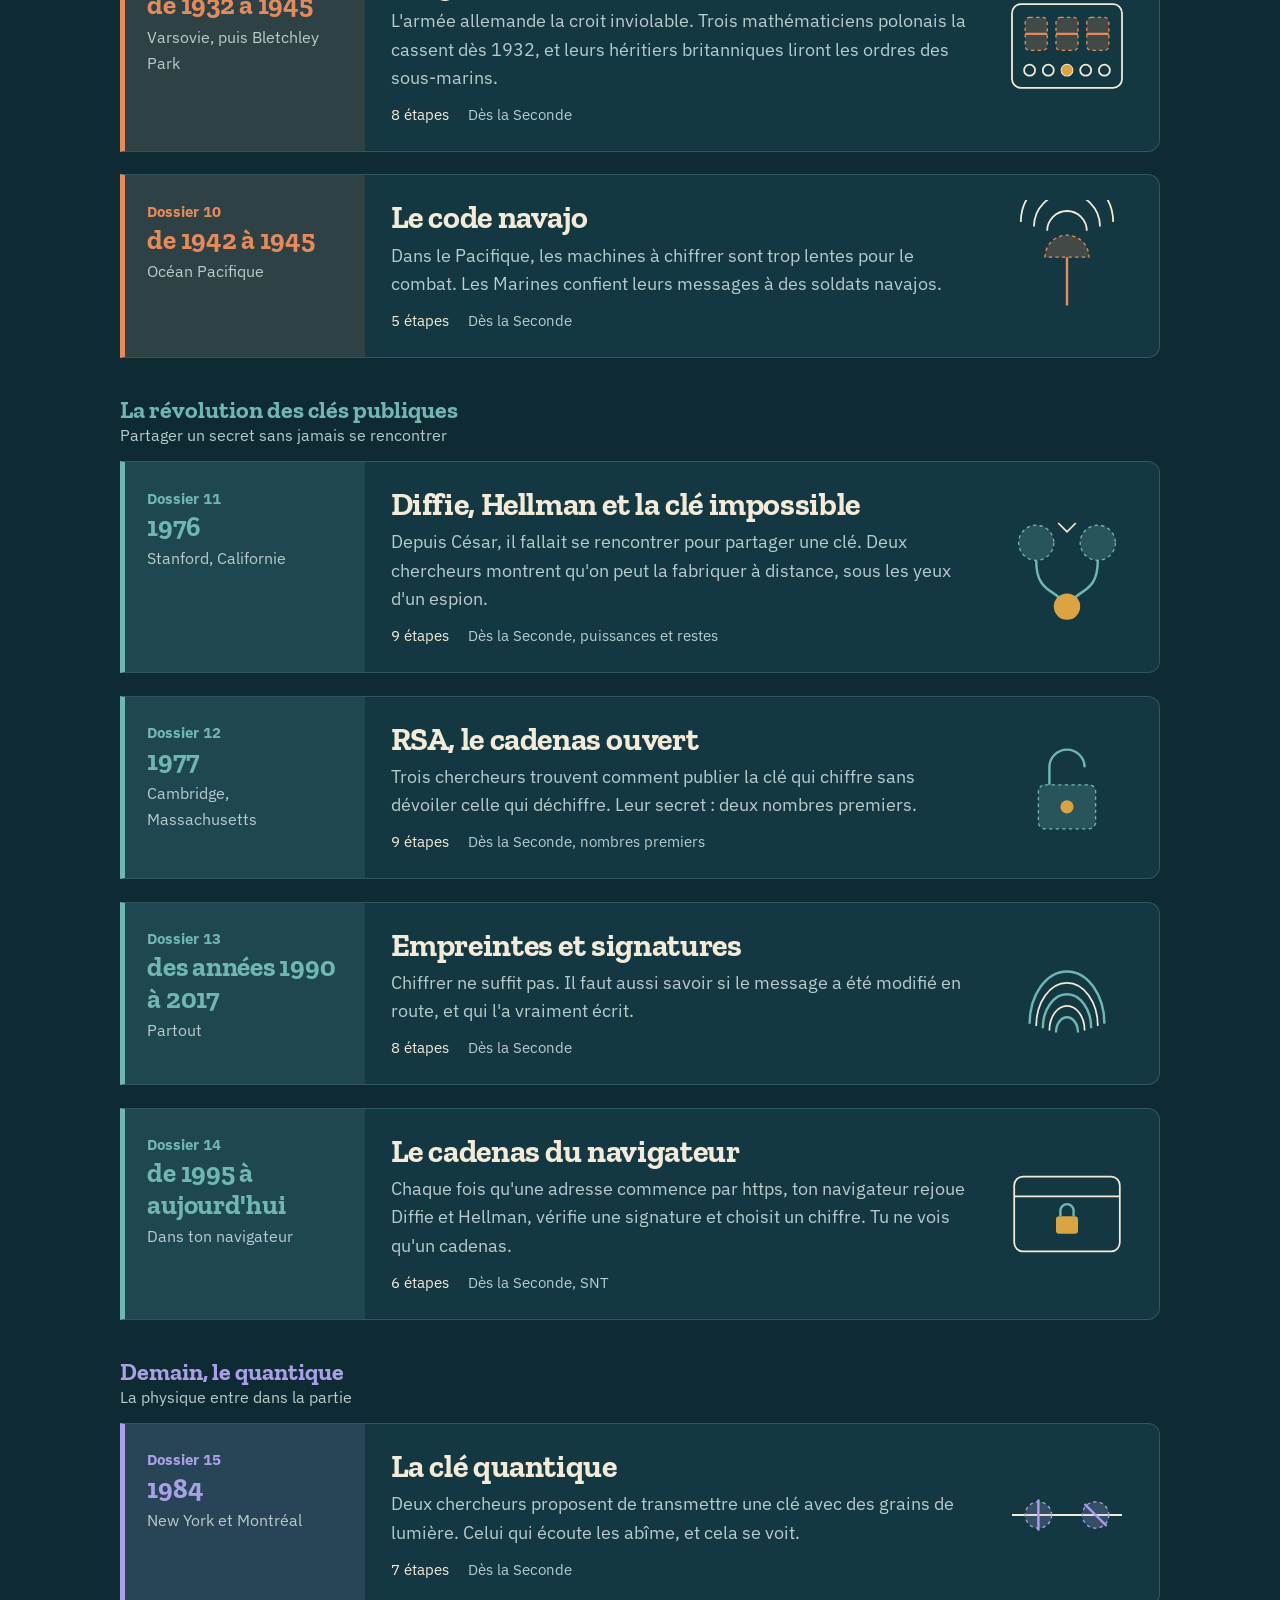
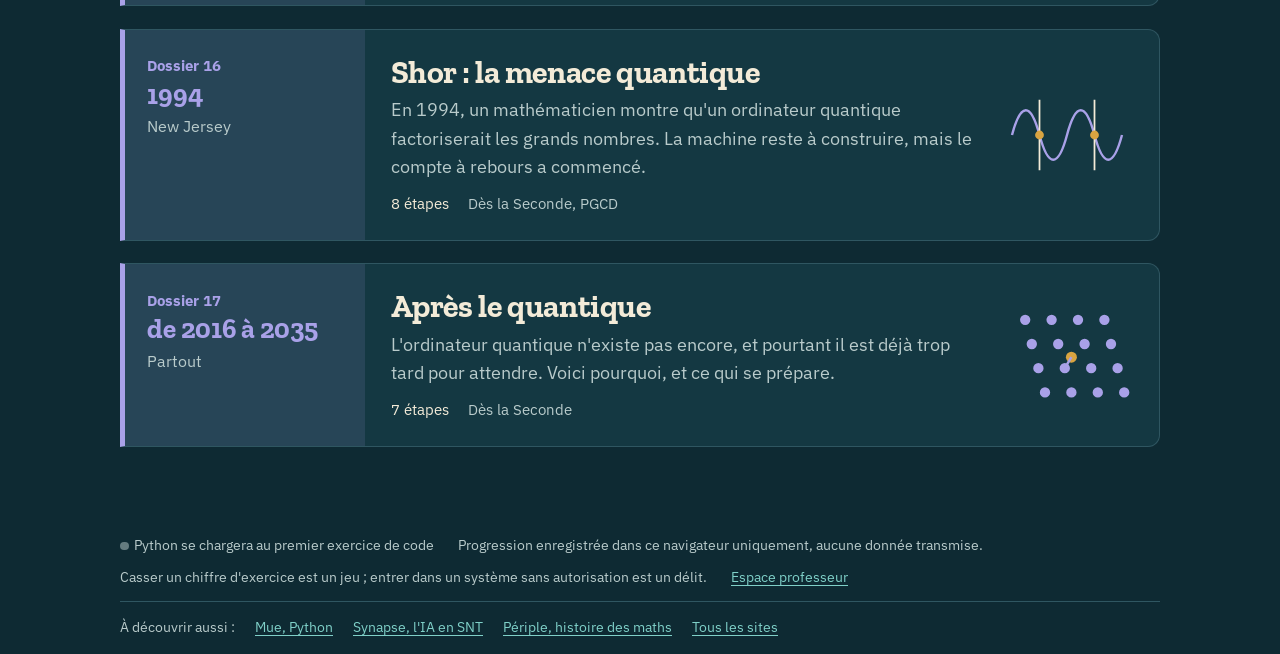
==== commit d225058a: "Démarre Python à la demande Python n'est plus lancé à l'ouverture du site mais quand un éditeur de c" ====
--- a/index.html
+++ b/index.html
@@ -6,6 +6,9 @@
 <title>Sésame, la cryptologie de César au quantique</title>
 <meta name="description" content="La cryptologie pour le lycée : à chaque dossier, on chiffre avec la technique de l'époque, puis on la casse comme elle a été cassée. Dans le navigateur, sans compte.">
 <link rel="icon" href="data:image/svg+xml,%3Csvg xmlns='http://www.w3.org/2000/svg' viewBox='0 0 32 32'%3E%3Crect width='32' height='32' rx='7' fill='%230E2A33'/%3E%3Ccircle cx='16' cy='16' r='10' fill='%23D9A441'/%3E%3Cpath d='M16 9.6a3.2 3.2 0 0 1 1.7 5.9l1.1 6h-5.6l1.1-6a3.2 3.2 0 0 1 1.7-5.9z' fill='%230E2A33'/%3E%3C/svg%3E">
+<link rel="manifest" href="manifest.webmanifest">
+<meta name="theme-color" content="#0E2A33">
+<link rel="apple-touch-icon" href="icones/icone-180.png">
 <link rel="stylesheet" href="css/style.css">
 </head>
 <body>
@@ -37,7 +40,7 @@
 <main id="app"></main>
 
 <footer class="pied">
-  <span id="etat-python" data-etat="chargement">Python se prépare…</span>
+  <span id="etat-python" data-etat="repos">Python se chargera au premier exercice de code</span>
   <span>Progression enregistrée dans ce navigateur uniquement, aucune donnée transmise.</span>
   <span>Casser un chiffre d'exercice est un jeu ; entrer dans un système sans autorisation est un délit.</span>
   <a href="prof.html">Espace professeur</a>
@@ -61,5 +64,6 @@
 <script src="js/app.js"></script>
 <script src="js/sesame.js"></script>
 <script src="js/machines.js"></script>
+<script src="js/confort.js"></script>
 </body>
 </html>
--- a/css/style.css
+++ b/css/style.css
@@ -70,6 +70,7 @@
 .famille a { white-space: nowrap; }
 #etat-python::before { content: ""; display: inline-block; width: .6em; height: .6em; border-radius: 50%; margin-right: .4em; background: var(--soleil); }
 #etat-python[data-etat="pret"]::before { background: var(--ecaille); }
+#etat-python[data-etat="repos"]::before { background: var(--encre2); opacity: .5; }
 #etat-python[data-etat="echec"]::before { background: var(--corail); }
 
 /* Boutons */
@@ -1167,3 +1168,33 @@
 .atelier aside.contexte { max-width: 46rem; }
 @media (max-width: 760px) { .at-ligne { grid-template-columns: 1fr; } .cad-ligne { grid-template-columns: 1fr; } .cad-fleche::after, .cad-fleche::before { display: none; } }
 @media (max-width: 760px) { nav.principal a { padding: .5rem .35rem; font-size: .84rem; } nav.principal a[data-nb]:not([data-nb=""])::after { margin-left: .2em; } }
+
+/* ----- Confort : rappel de sauvegarde et état de Python (js/confort.js) ----- */
+.rappel-sauv { position: fixed; z-index: 40; left: 1rem; bottom: 5.5rem; right: 1rem; max-width: 27rem; padding: 1rem 1.2rem; border: 1px solid var(--trait); border-left: 5px solid var(--soleil); border-radius: 14px; background: var(--carte); color: var(--encre); box-shadow: 0 10px 30px rgba(0, 0, 0, .22); display: grid; gap: .7rem; animation: pose .3s; }
+.rappel-sauv p { margin: 0; }
+.rappel-sauv .actions { margin: 0; display: flex; flex-wrap: wrap; gap: .5rem; align-items: center; }
+#etat-python .reessayer { min-height: 0; padding: 0 .2rem; font-size: inherit; }
+@media (min-width: 761px) { .rappel-sauv { bottom: 1rem; left: auto; } }
+
+/* ----- Espace professeur : QR code du lien de classe et impression (js/prof-plus.js) ----- */
+.qr-lien { display: flex; flex-wrap: wrap; align-items: center; gap: .8rem 1.2rem; margin-top: .8rem; }
+.qr-lien .qr { display: block; width: 8.5rem; flex: none; border-radius: 8px; overflow: hidden; border: 1px solid var(--trait); }
+.qr svg { display: block; width: 100%; height: auto; }
+dialog.projection { border: 0; border-radius: 20px; padding: clamp(1.2rem, 4vw, 2.5rem); background: #fff; color: #14213D; text-align: center; max-width: min(92vw, 44rem); font-family: var(--ui, var(--texte)); }
+dialog.projection::backdrop { background: rgba(8, 12, 30, .82); }
+dialog.projection h2 { margin: 0 0 .6rem; font-size: clamp(1.8rem, 5vw, 3rem); color: #14213D; }
+dialog.projection .qr { width: min(70vh, 76vw, 30rem); margin: 0 auto; }
+dialog.projection p { margin: .8rem 0 0; font-size: clamp(1.05rem, 2.4vw, 1.5rem); color: #14213D; }
+dialog.projection .adresse { font-family: var(--mono); font-size: clamp(.8rem, 1.6vw, 1.05rem); overflow-wrap: anywhere; color: #4A5672; }
+dialog.projection form { margin-top: 1.2rem; }
+@media print {
+  .prof { background: #fff; color: #000; }
+  .prof .entete, .prof .pied, .prof main > :not(#resultats), .prof #resultats .actions, .prof #resultats .gestion, .prof #resultats details, .prof #lien-txt, .prof #resultats .ligne-outils, .prof #detail .actions { display: none !important; }
+  .prof main { max-width: none; margin: 0; padding: 0; }
+  .prof .defile { overflow: visible; border: 0; }
+  .prof table.classe, .prof table.etapes { font-size: 8.5pt; color: #000; }
+  .prof table.classe th, .prof table.classe td { border: 1px solid #999; }
+  .prof table.classe button { all: unset; font: inherit; font-weight: 700; }
+  .prof h2 { color: #000; break-after: avoid; }
+  @page { size: A4 landscape; margin: 12mm; }
+}
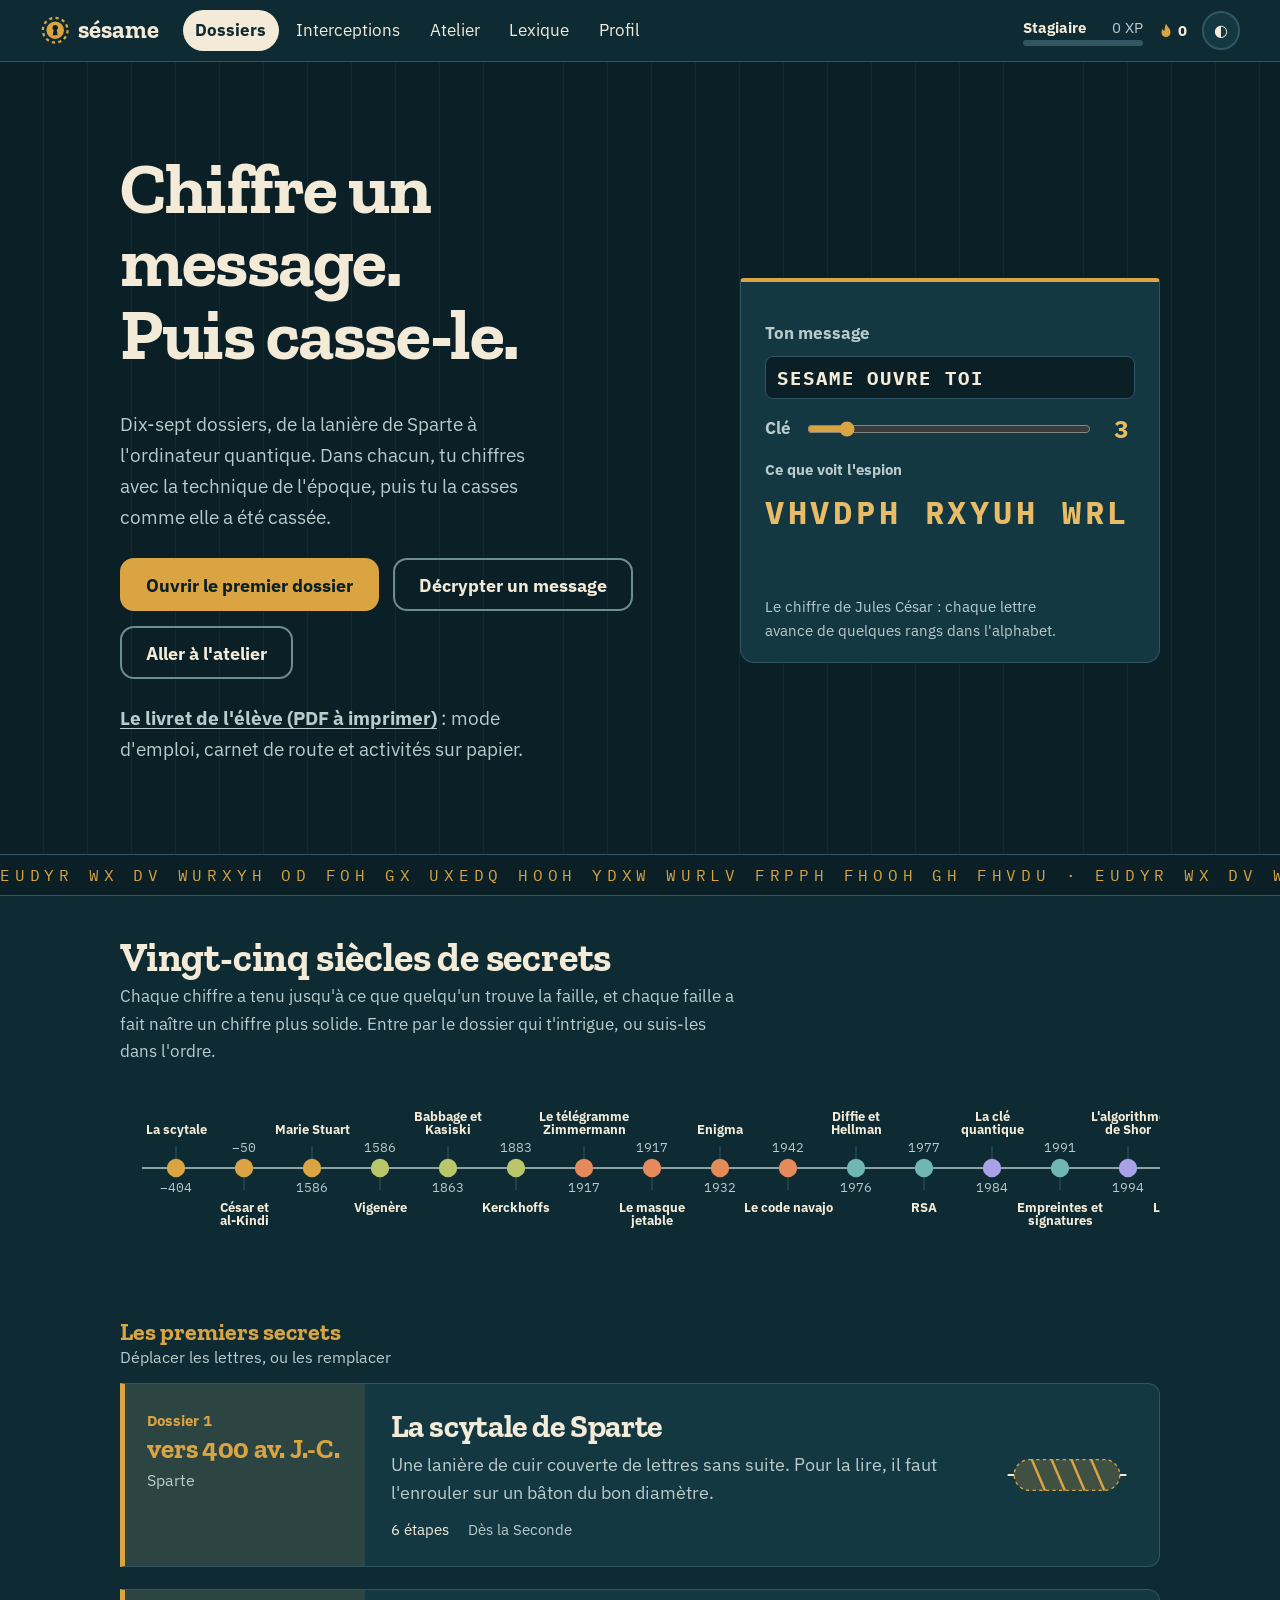
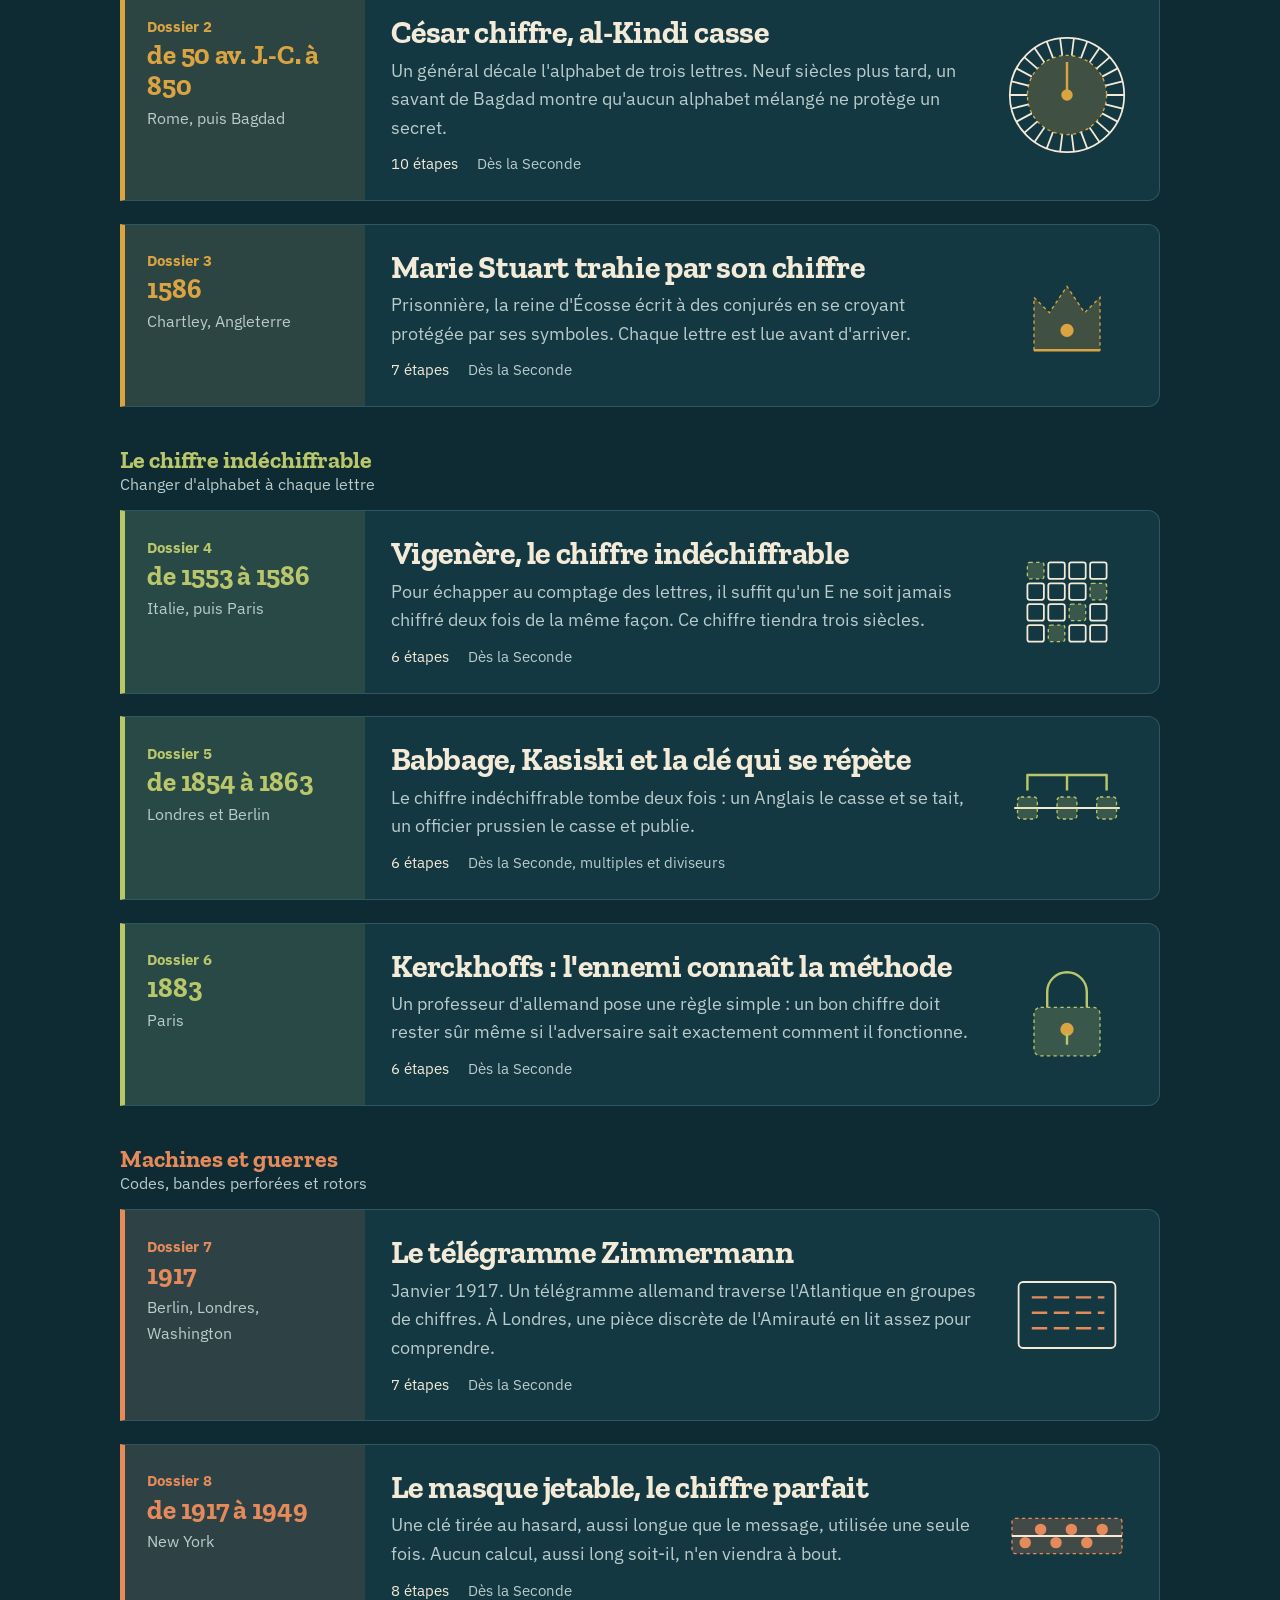
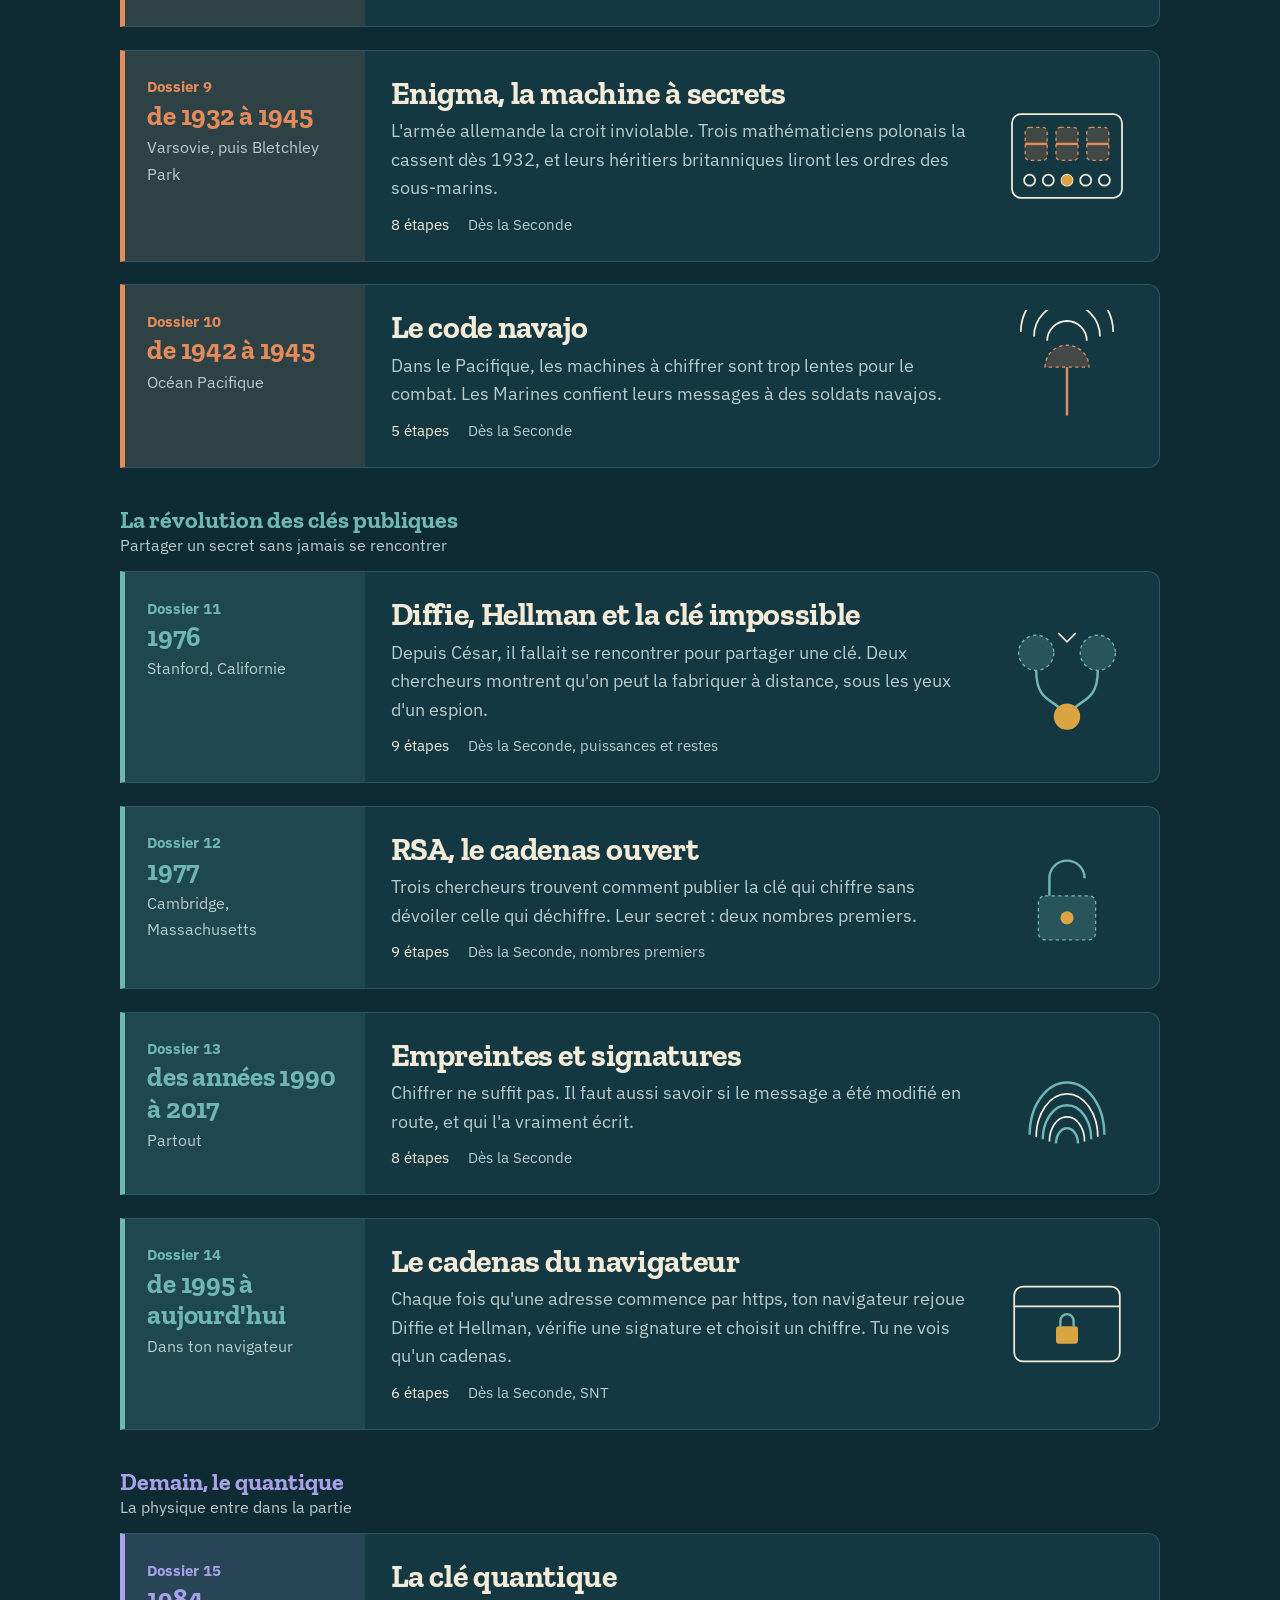
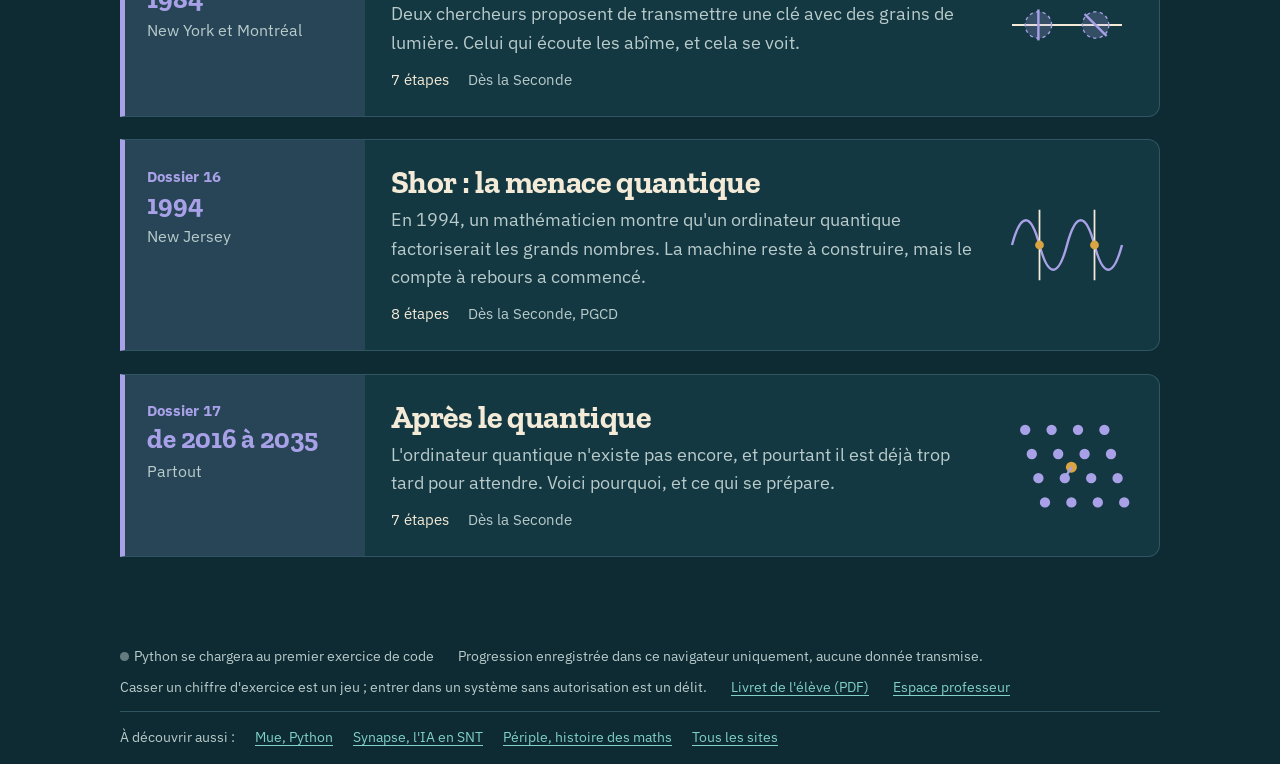
==== commit 9a2f3d9a: "Ajoute le livret de l'élève et son lien sur l'accueil et en pied de page Le livret ne contient aucun" ====
--- a/index.html
+++ b/index.html
@@ -43,6 +43,7 @@
   <span id="etat-python" data-etat="repos">Python se chargera au premier exercice de code</span>
   <span>Progression enregistrée dans ce navigateur uniquement, aucune donnée transmise.</span>
   <span>Casser un chiffre d'exercice est un jeu ; entrer dans un système sans autorisation est un délit.</span>
+  <a href="documents/livret-eleve.pdf" target="_blank" rel="noopener">Livret de l'élève (PDF)</a>
   <a href="prof.html">Espace professeur</a>
   <nav class="famille" aria-label="Les autres sites">
     <span>À découvrir aussi :</span>
--- a/css/style.css
+++ b/css/style.css
@@ -1198,3 +1198,7 @@
   .prof h2 { color: #000; break-after: avoid; }
   @page { size: A4 landscape; margin: 12mm; }
 }
+
+/* ----- Lien vers le livret de l'élève, sous les boutons de l'accueil ----- */
+.livret-lien { margin: 1.4rem 0 0; font-size: .95rem; color: var(--encre2); max-width: 34rem; font-family: var(--ui, var(--texte)); }
+.livret-lien a { color: inherit; font-weight: 700; text-underline-offset: 3px; }
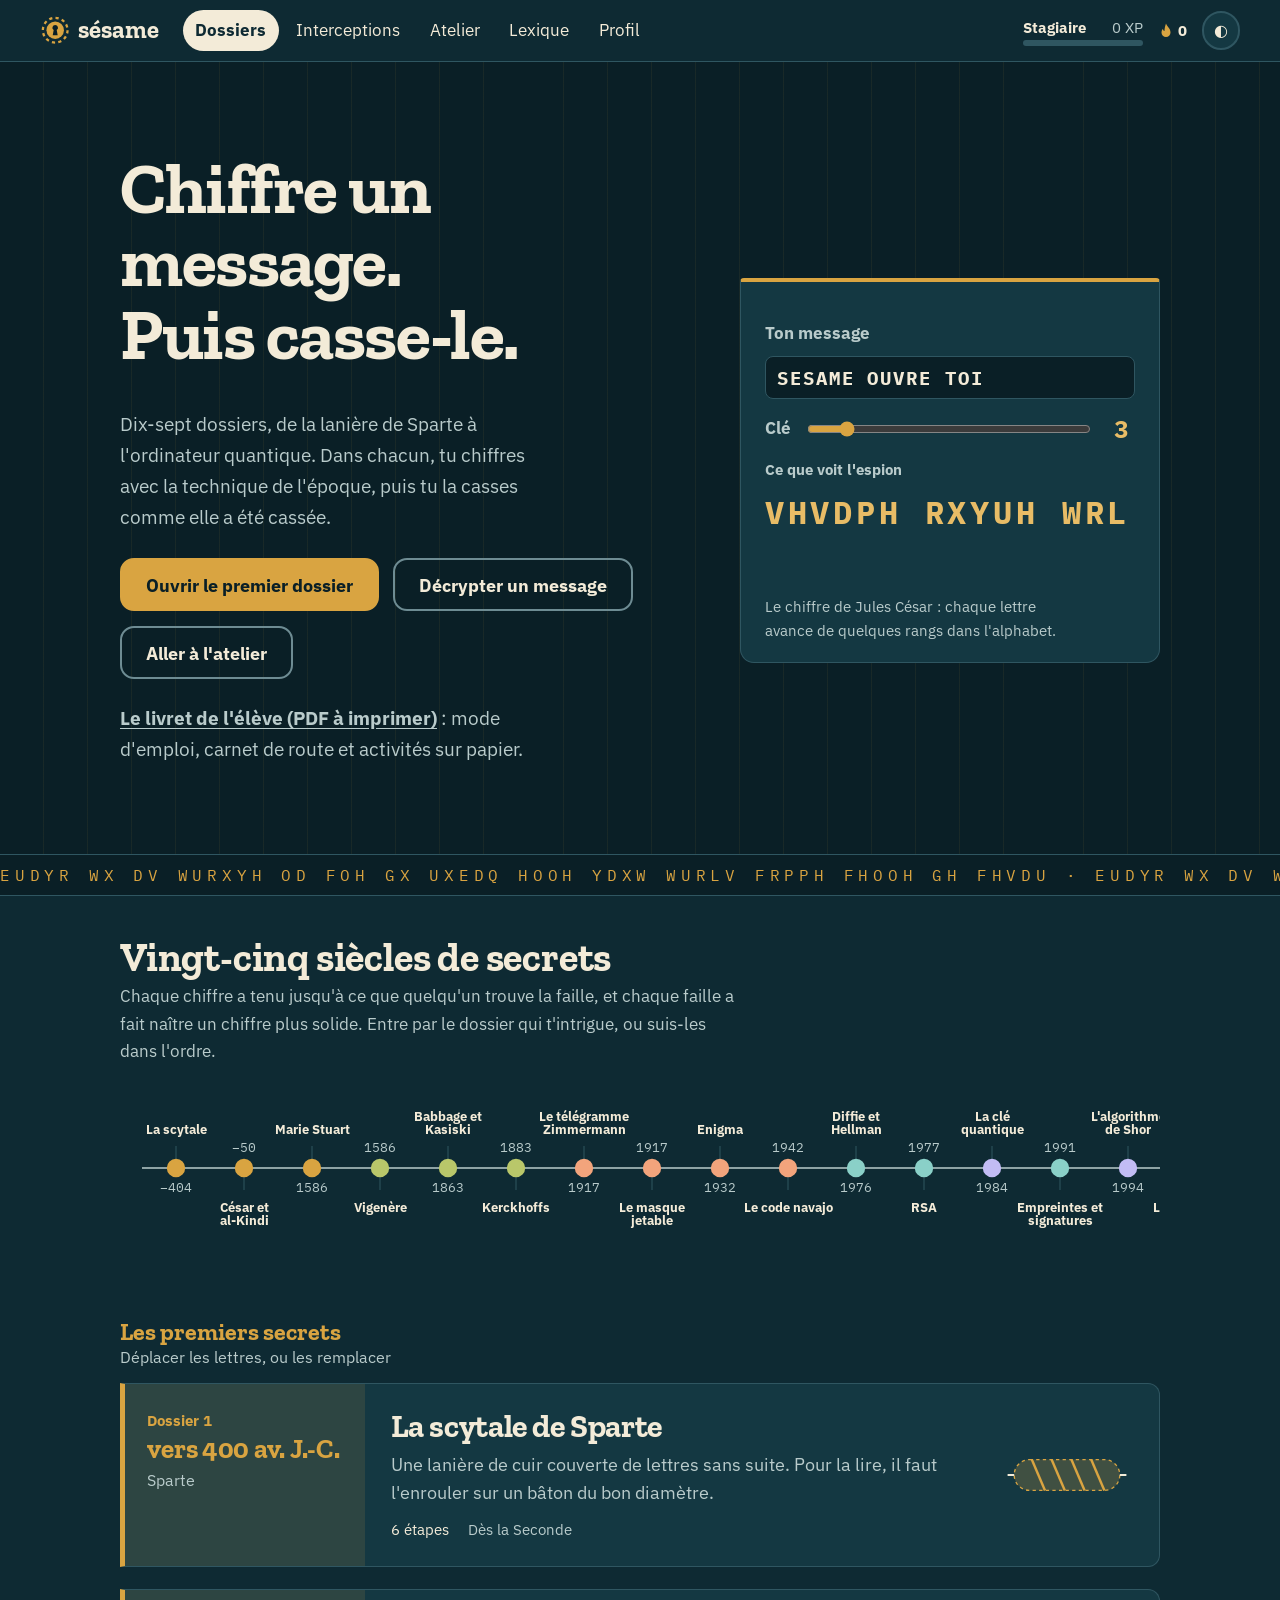
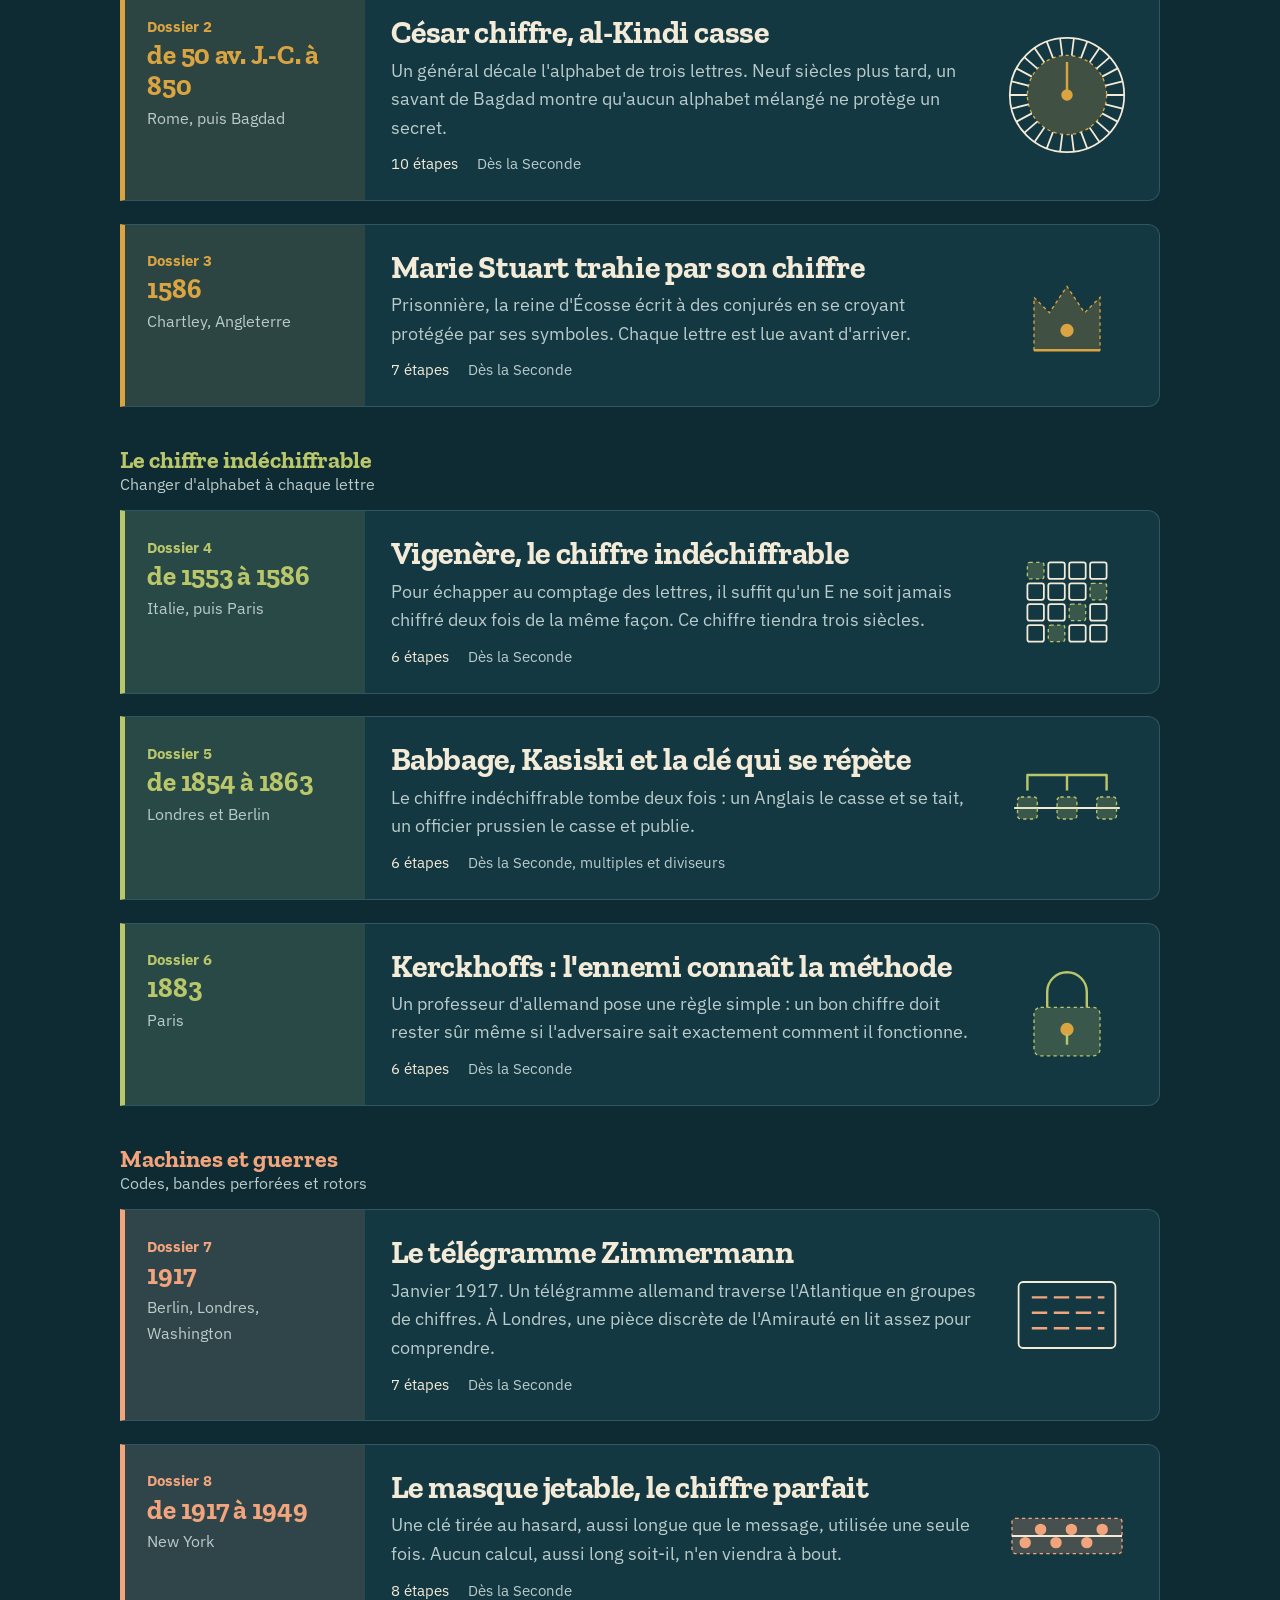
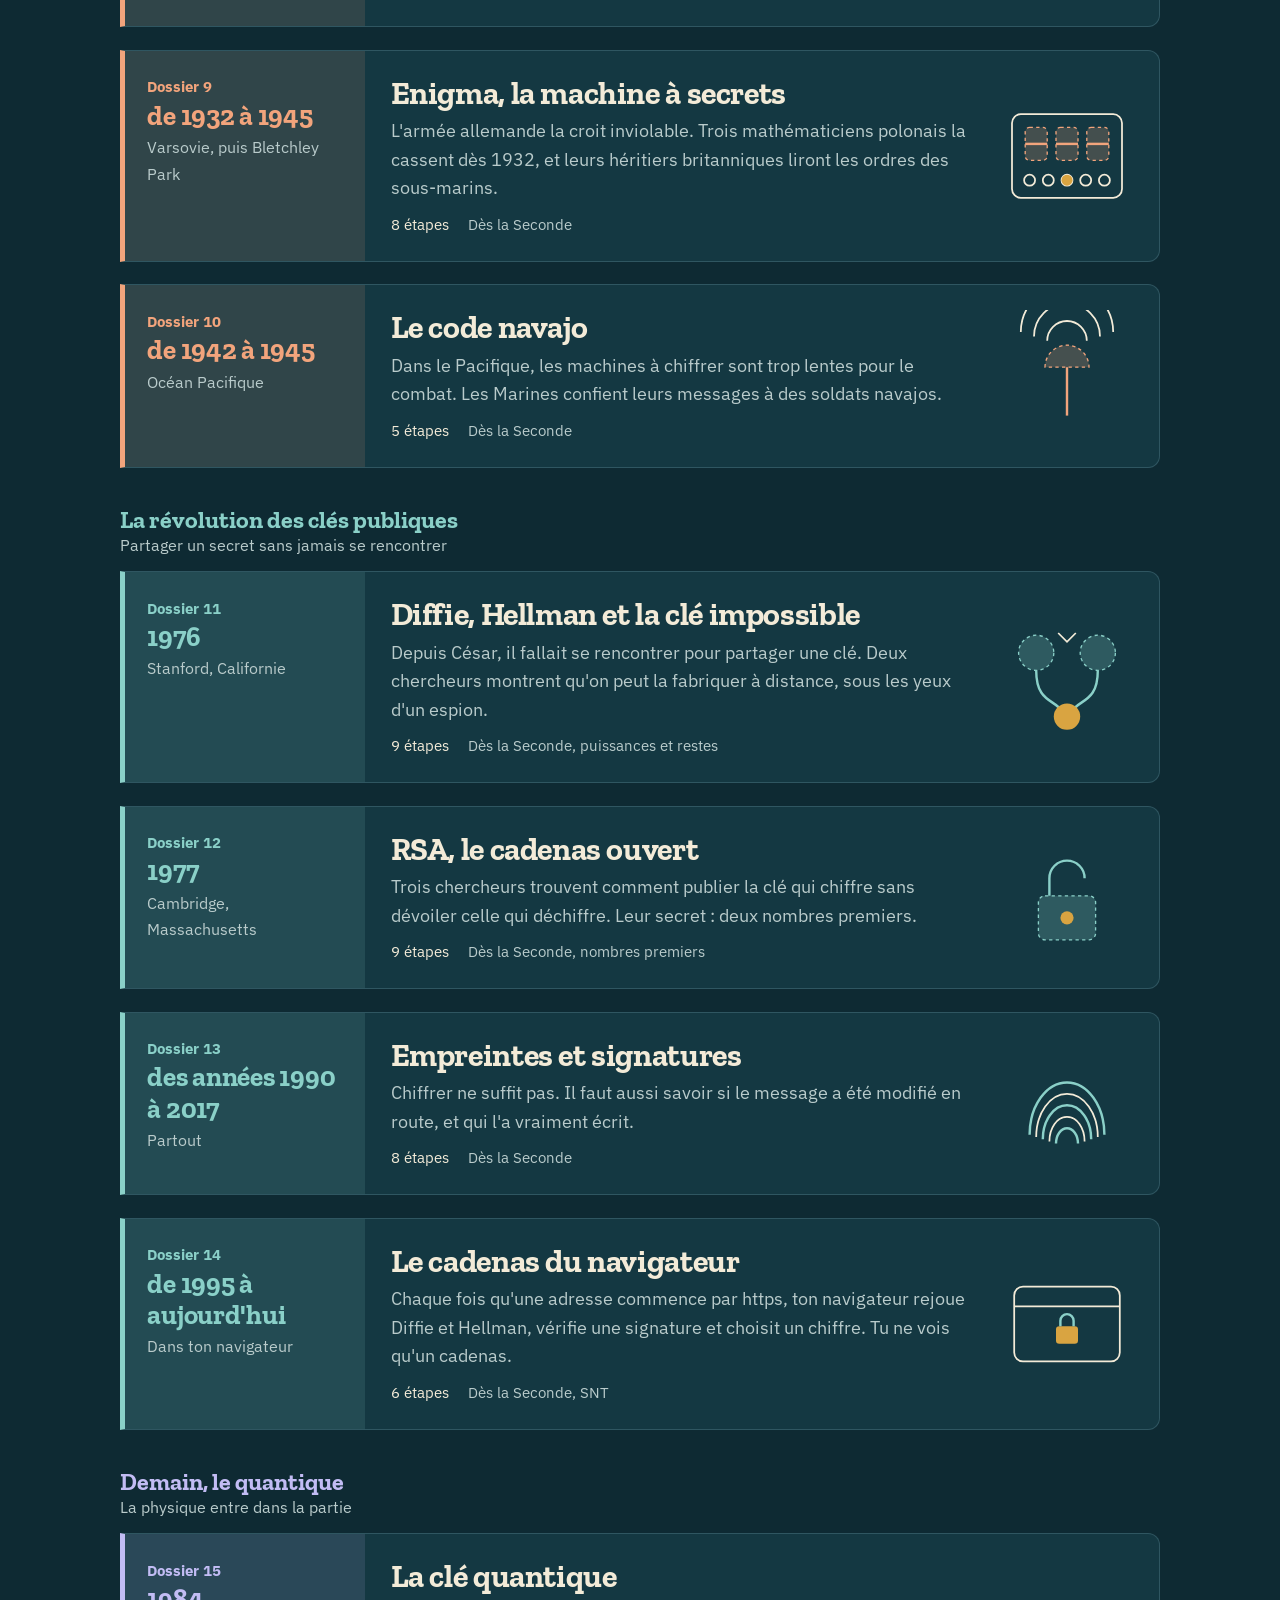
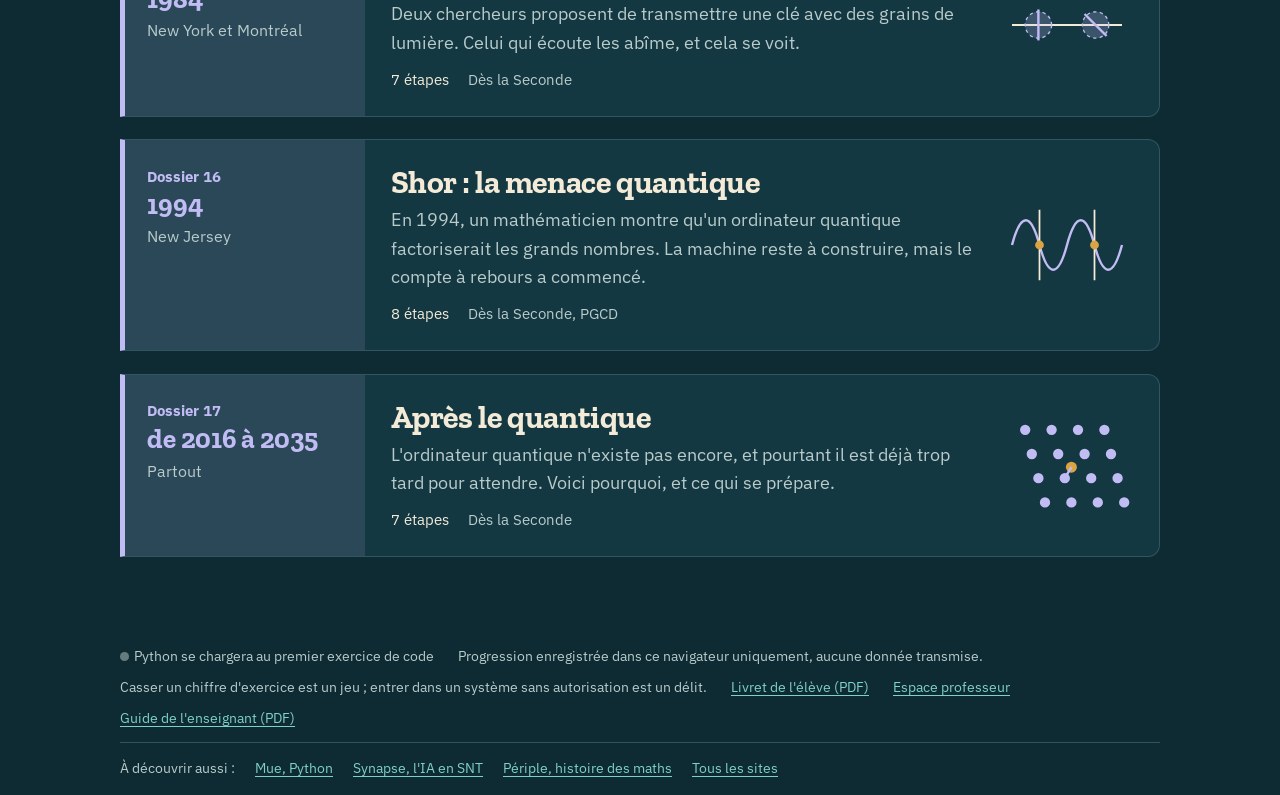
==== commit dd0a8482: "Ajoute le guide de prise en main pour l'enseignant, sans corrigé Lié depuis l'espace professeur et l" ====
--- a/index.html
+++ b/index.html
@@ -45,6 +45,7 @@
   <span>Casser un chiffre d'exercice est un jeu ; entrer dans un système sans autorisation est un délit.</span>
   <a href="documents/livret-eleve.pdf" target="_blank" rel="noopener">Livret de l'élève (PDF)</a>
   <a href="prof.html">Espace professeur</a>
+  <a href="documents/guide-prise-en-main.pdf" target="_blank" rel="noopener">Guide de l'enseignant (PDF)</a>
   <nav class="famille" aria-label="Les autres sites">
     <span>À découvrir aussi :</span>
     <a href="https://stexsnt.github.io/python-lycee/">Mue, Python</a>
--- a/css/style.css
+++ b/css/style.css
@@ -443,6 +443,7 @@
 /* Espace professeur : plusieurs classes */
 .onglets { display: flex; flex-wrap: wrap; gap: .3rem; margin: 2.2rem 0 0; border-bottom: 2px solid var(--trait); }
 .onglets:empty { display: none; }
+.onglets > [role="tablist"] { display: contents; }
 .onglets button { font: 700 1rem var(--texte); color: var(--encre2); background: none; border: 2px solid transparent; border-bottom: 0; border-radius: 10px 10px 0 0; padding: .55rem .9rem; margin-bottom: -2px; cursor: pointer; }
 .onglets button:hover { color: var(--encre); }
 .onglets button[aria-selected="true"] { color: var(--encre); background: var(--carte); border-color: var(--trait); }
@@ -1202,3 +1203,13 @@
 /* ----- Lien vers le livret de l'élève, sous les boutons de l'accueil ----- */
 .livret-lien { margin: 1.4rem 0 0; font-size: .95rem; color: var(--encre2); max-width: 34rem; font-family: var(--ui, var(--texte)); }
 .livret-lien a { color: inherit; font-weight: 700; text-underline-offset: 3px; }
+
+/* ----- Contrastes relevés par l'audit d'accessibilité (WCAG AA) ----- */
+[data-theme="clair"] .pb-jour { color: #8A5E00; }
+:root:not([data-theme="clair"]) .ep-mac, :root:not([data-theme="clair"]) body[data-epoque="mac"] { --e: #F2A47C; }
+:root:not([data-theme="clair"]) .ep-pub, :root:not([data-theme="clair"]) body[data-epoque="pub"] { --e: #8AD0C8; }
+:root:not([data-theme="clair"]) .ep-dem, :root:not([data-theme="clair"]) body[data-epoque="dem"] { --e: #C2BCF4; }
+
+/* ----- Graphiques matplotlib affichés dans la console ----- */
+.cons img.figure { display: block; max-width: 100%; height: auto; margin: .6rem 0; background: #fff; border-radius: 10px; border: 1px solid var(--trait); }
+#etat-python[data-etat="paquets"]::before { background: var(--soleil); }
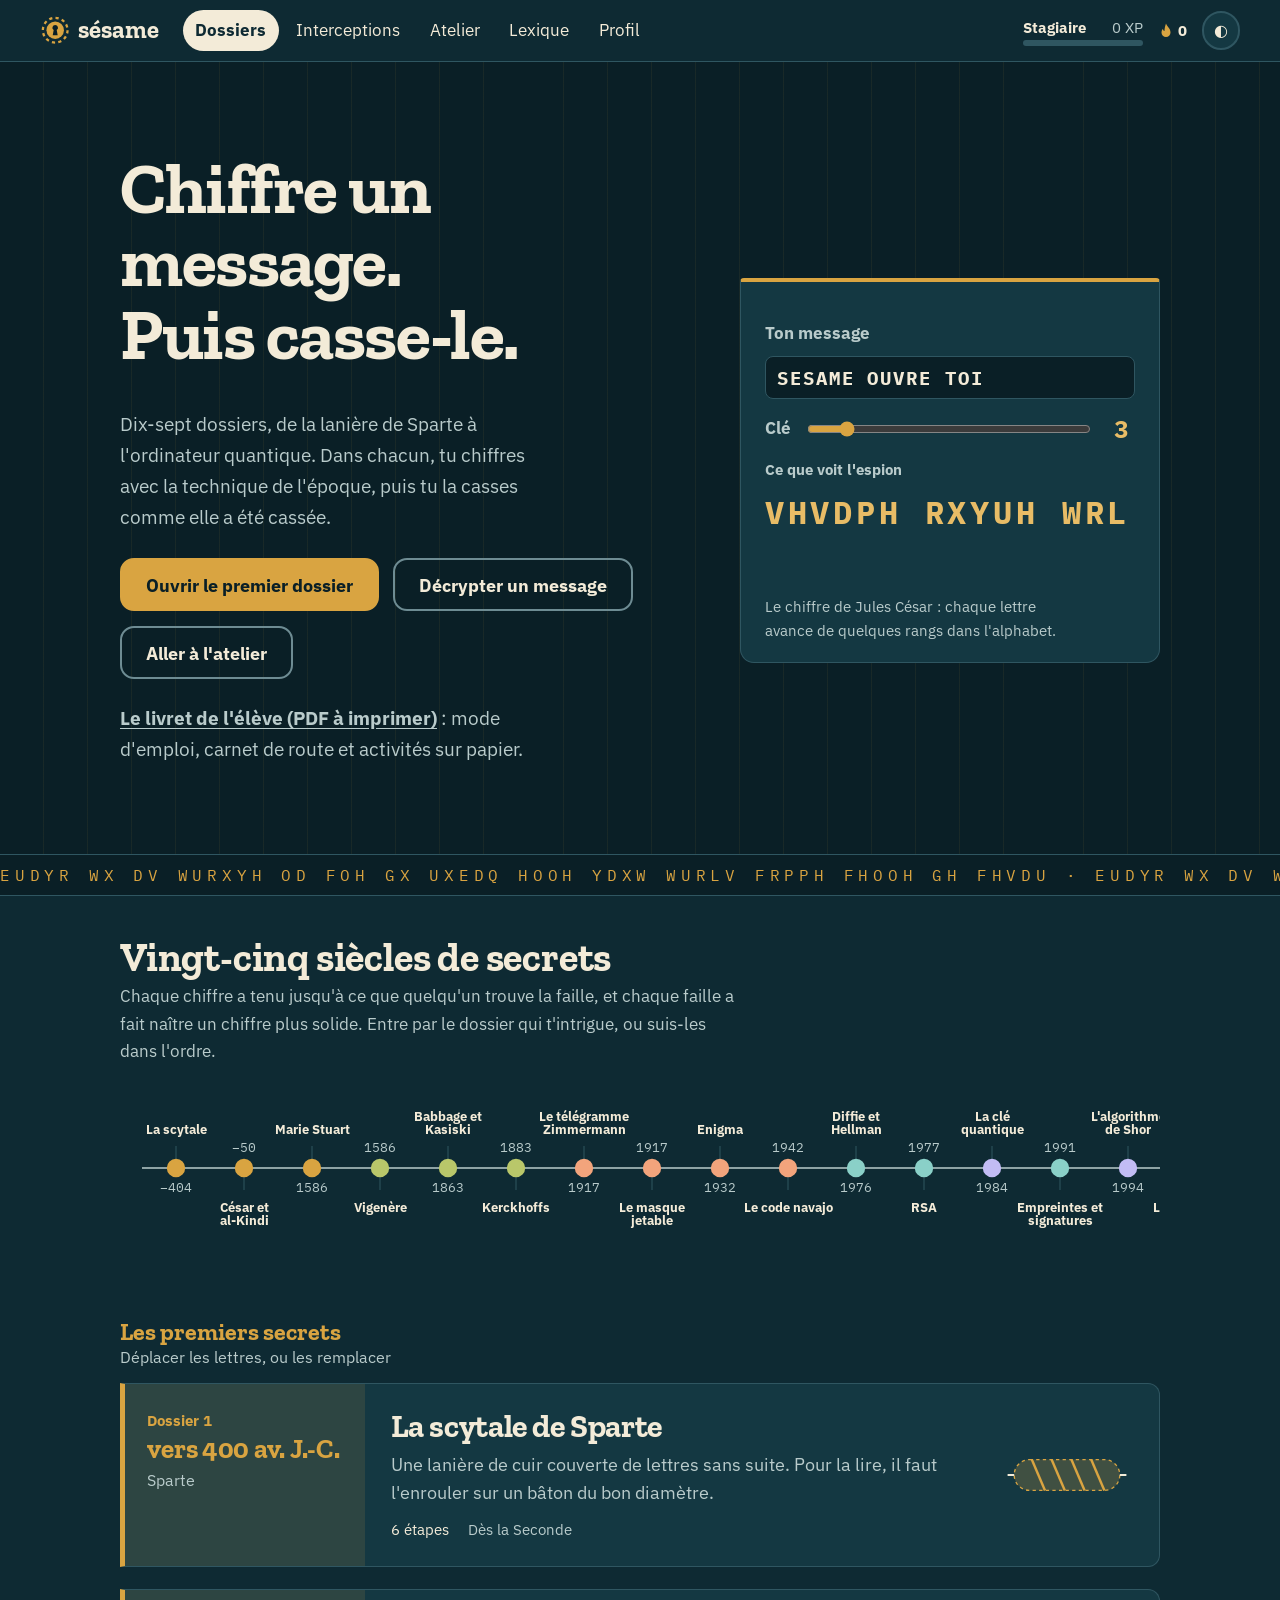
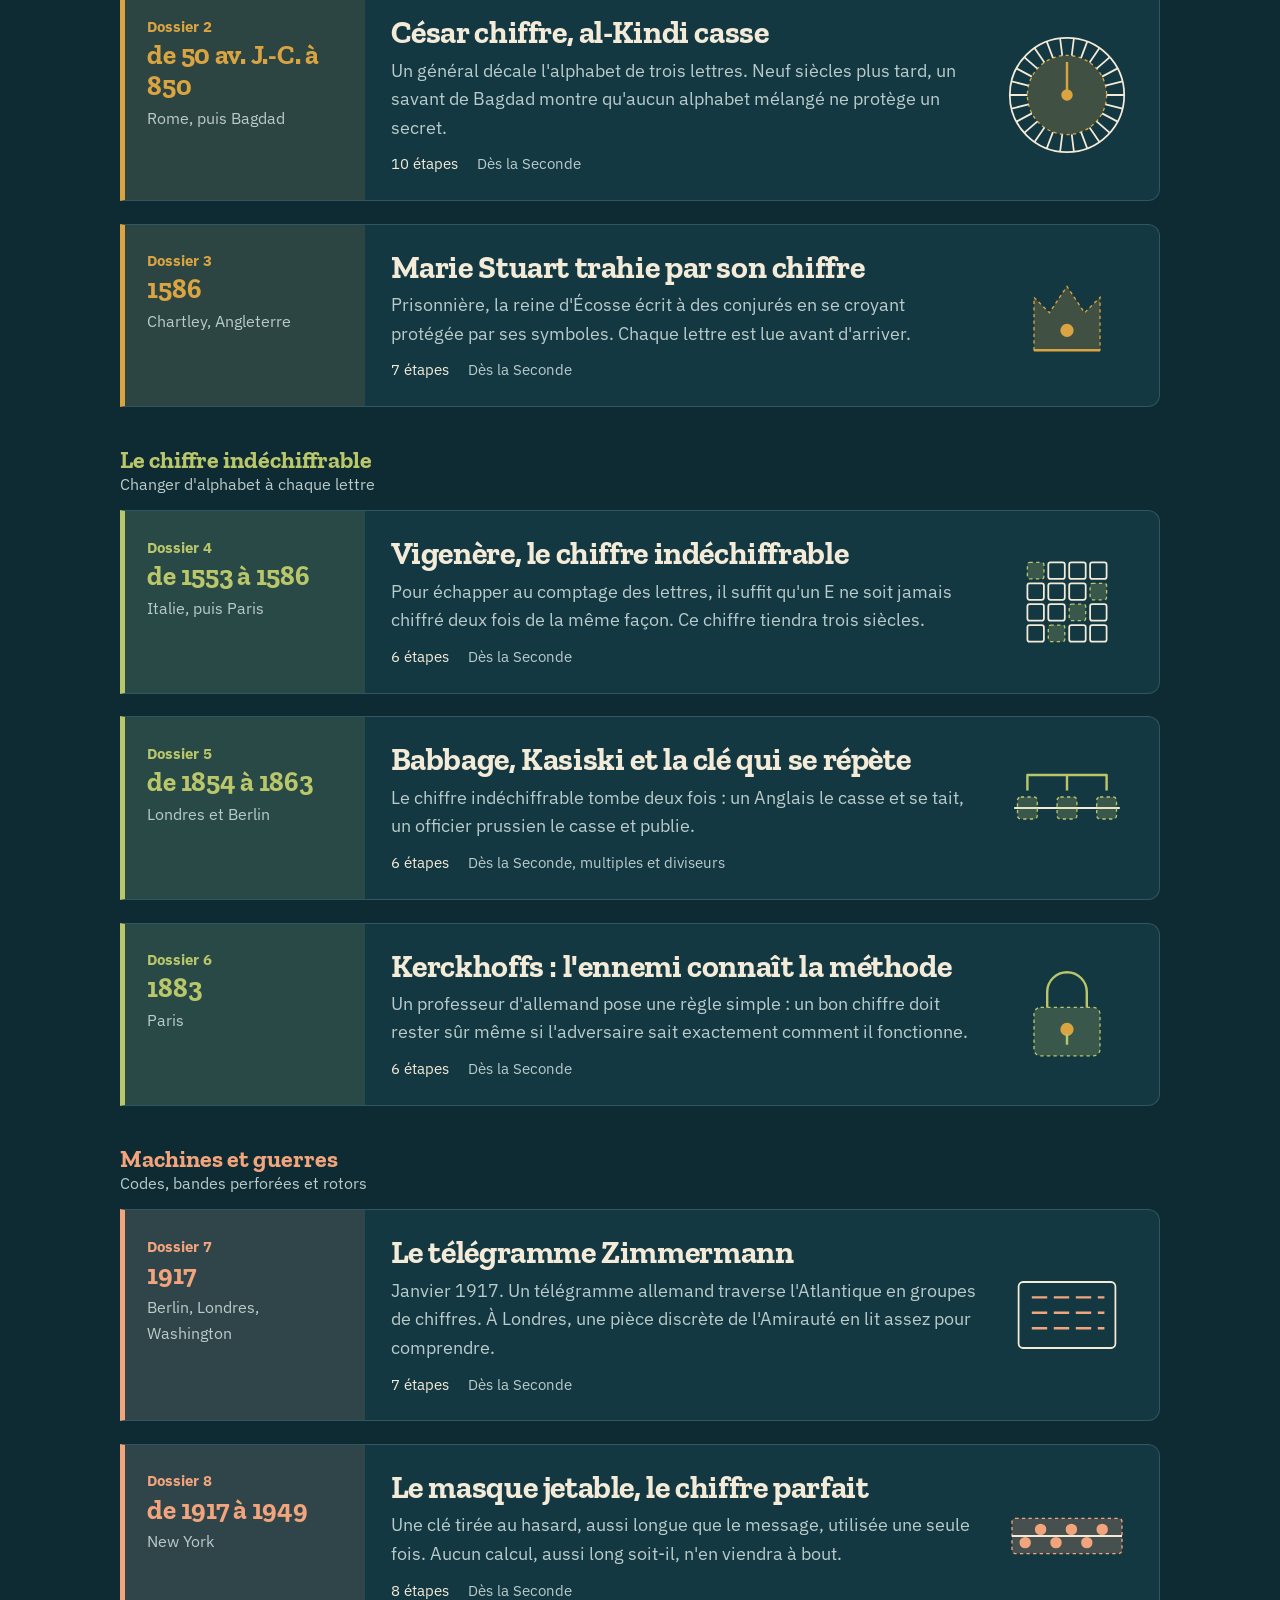
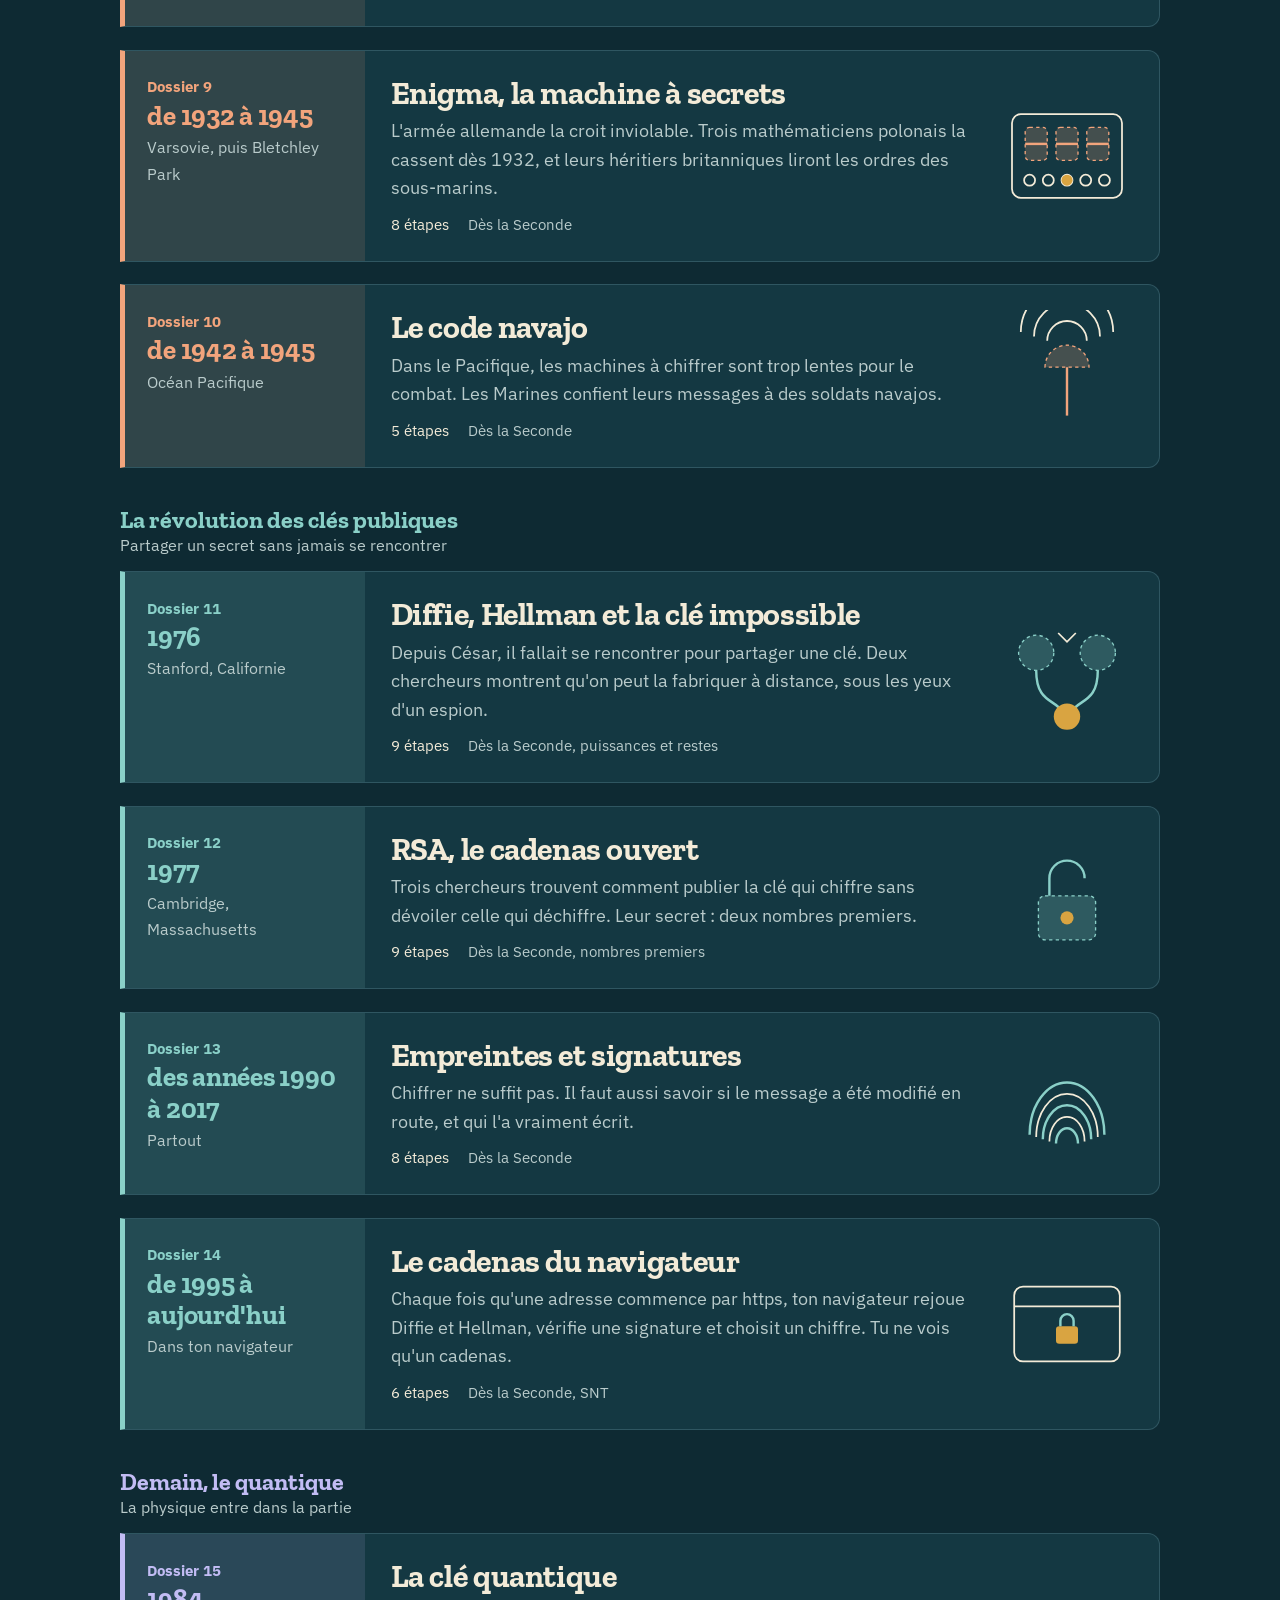
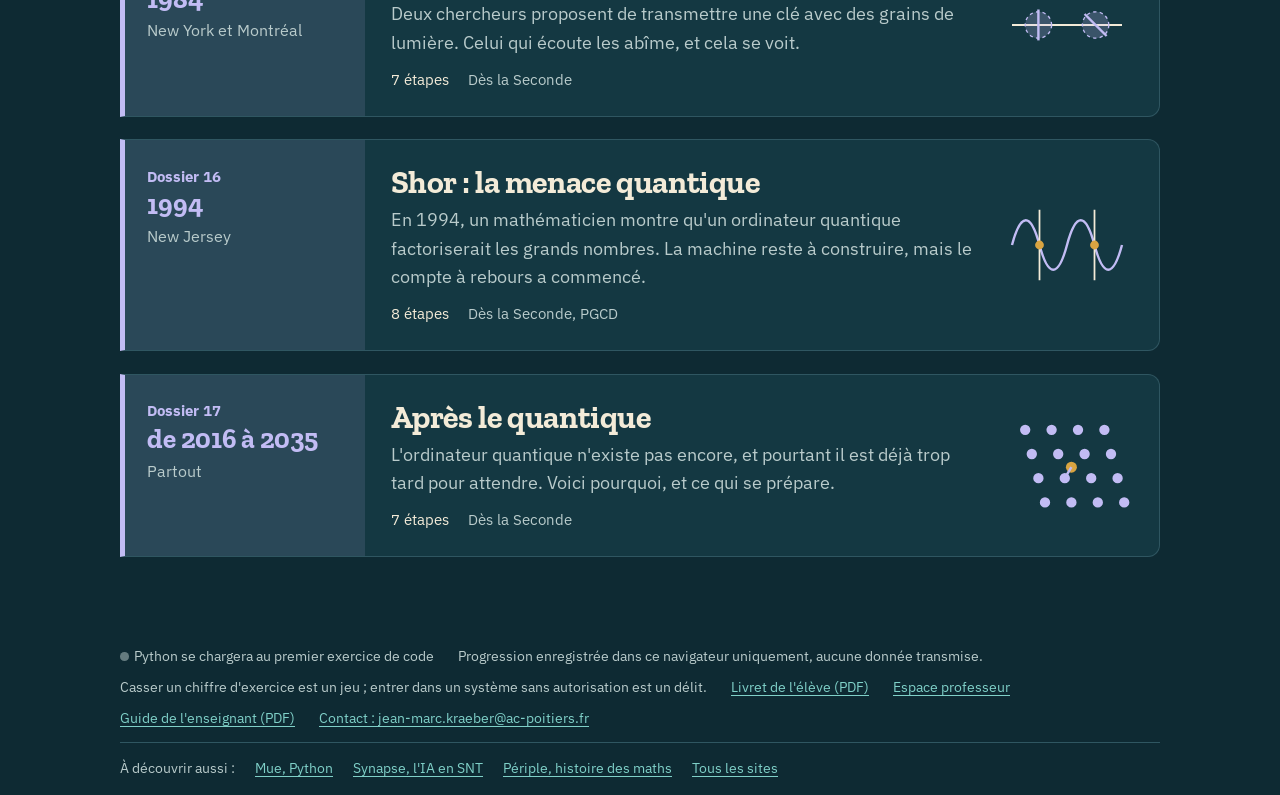
==== commit 06051fd1: "Ajoute l'aperçu au partage et l'adresse de contact Co-Authored-By: Claude Fable 5.2 <noreply@anthrop" ====
--- a/index.html
+++ b/index.html
@@ -6,6 +6,16 @@
 <title>Sésame, la cryptologie de César au quantique</title>
 <meta name="description" content="La cryptologie pour le lycée : à chaque dossier, on chiffre avec la technique de l'époque, puis on la casse comme elle a été cassée. Dans le navigateur, sans compte.">
 <link rel="icon" href="data:image/svg+xml,%3Csvg xmlns='http://www.w3.org/2000/svg' viewBox='0 0 32 32'%3E%3Crect width='32' height='32' rx='7' fill='%230E2A33'/%3E%3Ccircle cx='16' cy='16' r='10' fill='%23D9A441'/%3E%3Cpath d='M16 9.6a3.2 3.2 0 0 1 1.7 5.9l1.1 6h-5.6l1.1-6a3.2 3.2 0 0 1 1.7-5.9z' fill='%230E2A33'/%3E%3C/svg%3E">
+<meta property="og:type" content="website">
+<meta property="og:locale" content="fr_FR">
+<meta property="og:url" content="https://stexsnt.github.io/sesame/">
+<meta property="og:title" content="Sésame, la cryptologie de César au quantique">
+<meta property="og:description" content="Dix-sept dossiers : chiffrer avec la technique de l'époque, puis la casser comme elle l'a été. Dans le navigateur, sans compte.">
+<meta property="og:image" content="https://stexsnt.github.io/sesame/apercu.png">
+<meta property="og:image:width" content="1200">
+<meta property="og:image:height" content="630">
+<meta property="og:image:alt" content="Page d'accueil de Sésame : « Chiffre un message. Puis casse-le. », avec le chiffre de César">
+<meta name="twitter:card" content="summary_large_image">
 <link rel="manifest" href="manifest.webmanifest">
 <meta name="theme-color" content="#0E2A33">
 <link rel="apple-touch-icon" href="icones/icone-180.png">
@@ -46,6 +56,7 @@
   <a href="documents/livret-eleve.pdf" target="_blank" rel="noopener">Livret de l'élève (PDF)</a>
   <a href="prof.html">Espace professeur</a>
   <a href="documents/guide-prise-en-main.pdf" target="_blank" rel="noopener">Guide de l'enseignant (PDF)</a>
+  <a href="mailto:jean-marc.kraeber@ac-poitiers.fr">Contact : jean-marc.kraeber@ac-poitiers.fr</a>
   <nav class="famille" aria-label="Les autres sites">
     <span>À découvrir aussi :</span>
     <a href="https://stexsnt.github.io/python-lycee/">Mue, Python</a>
